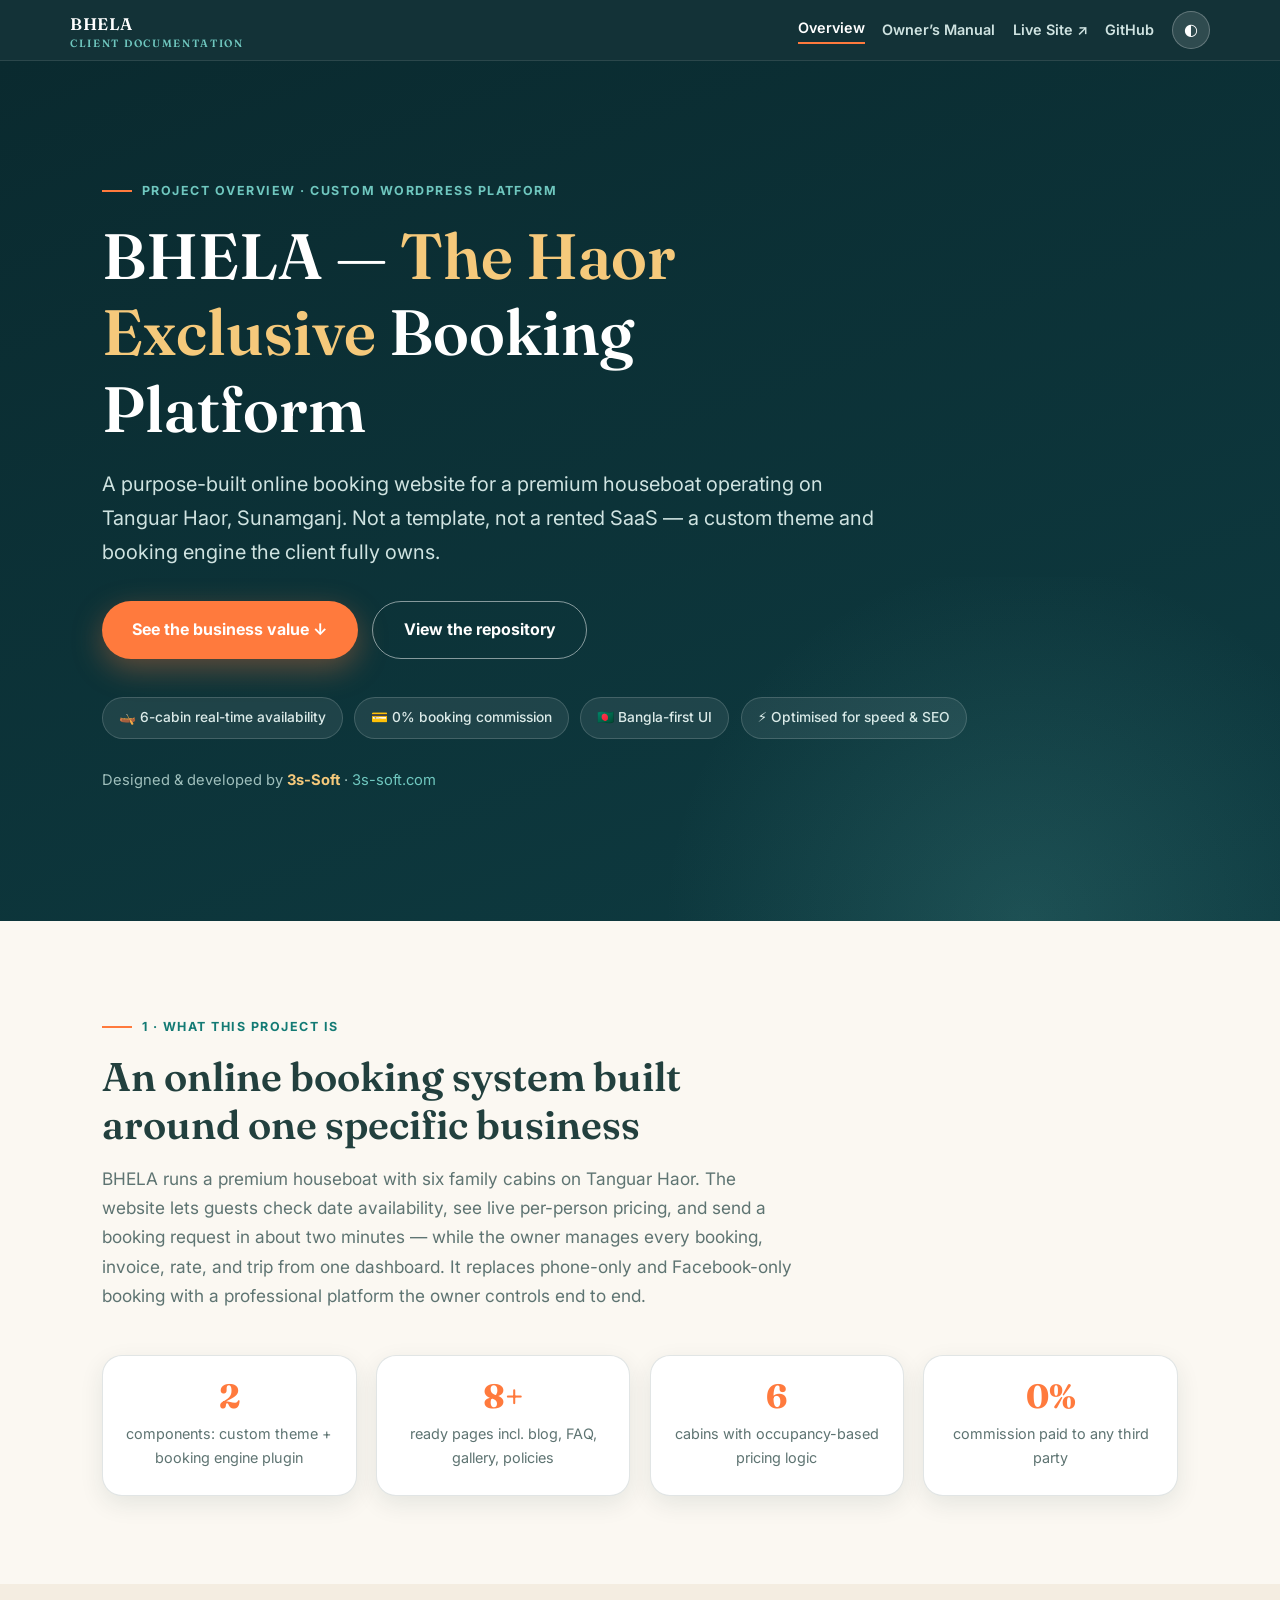
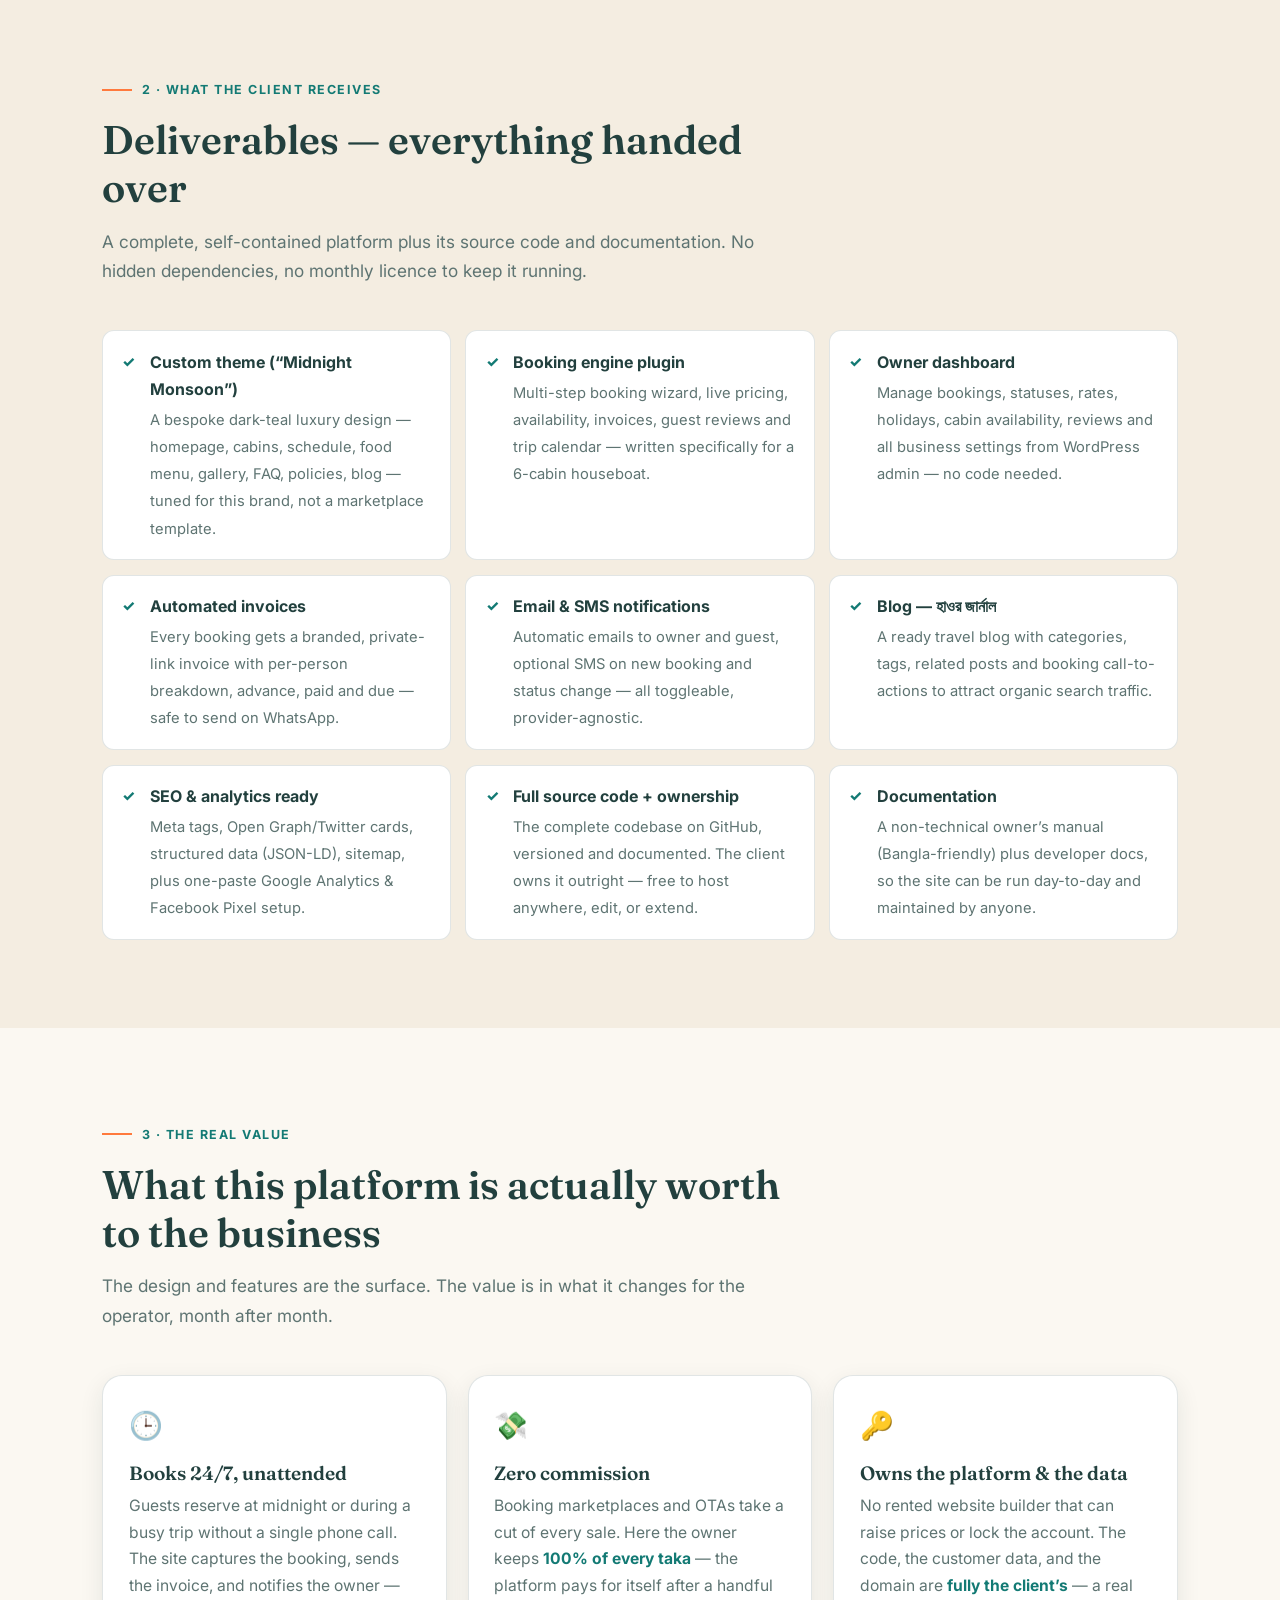
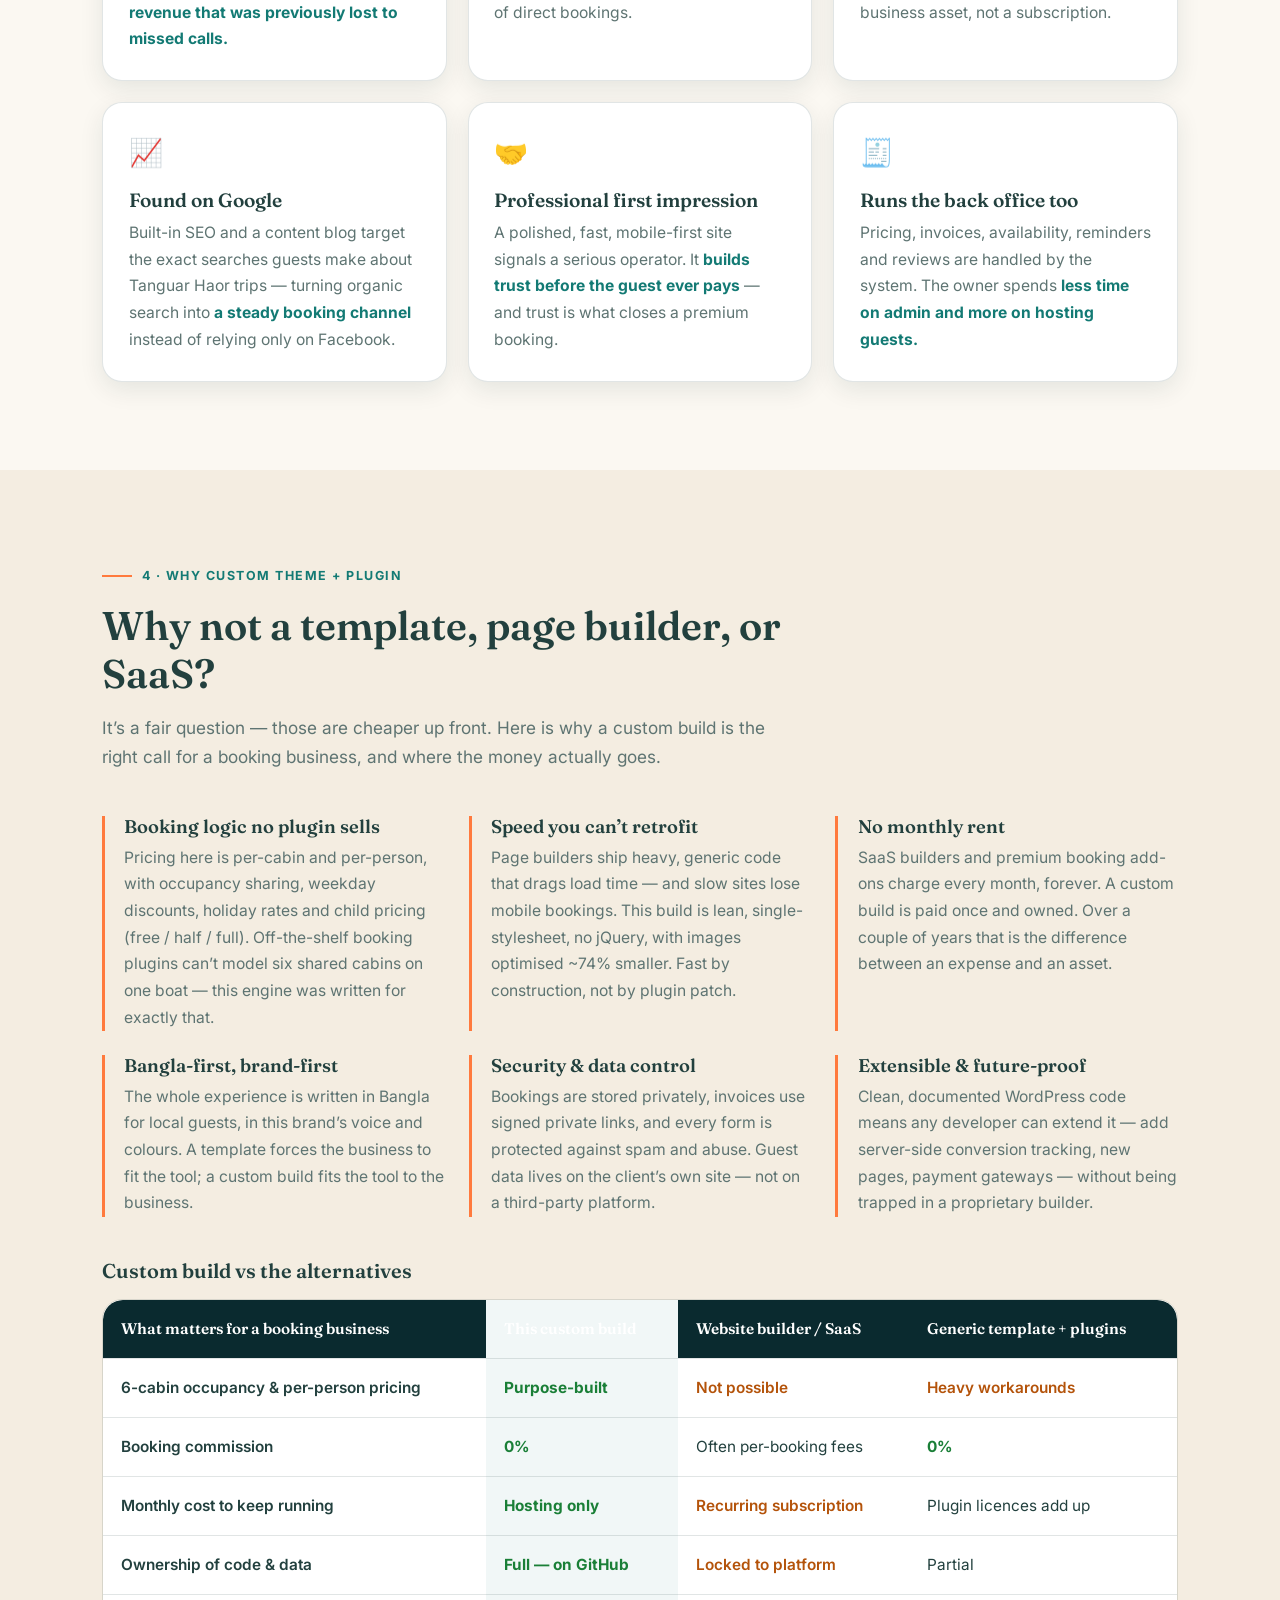
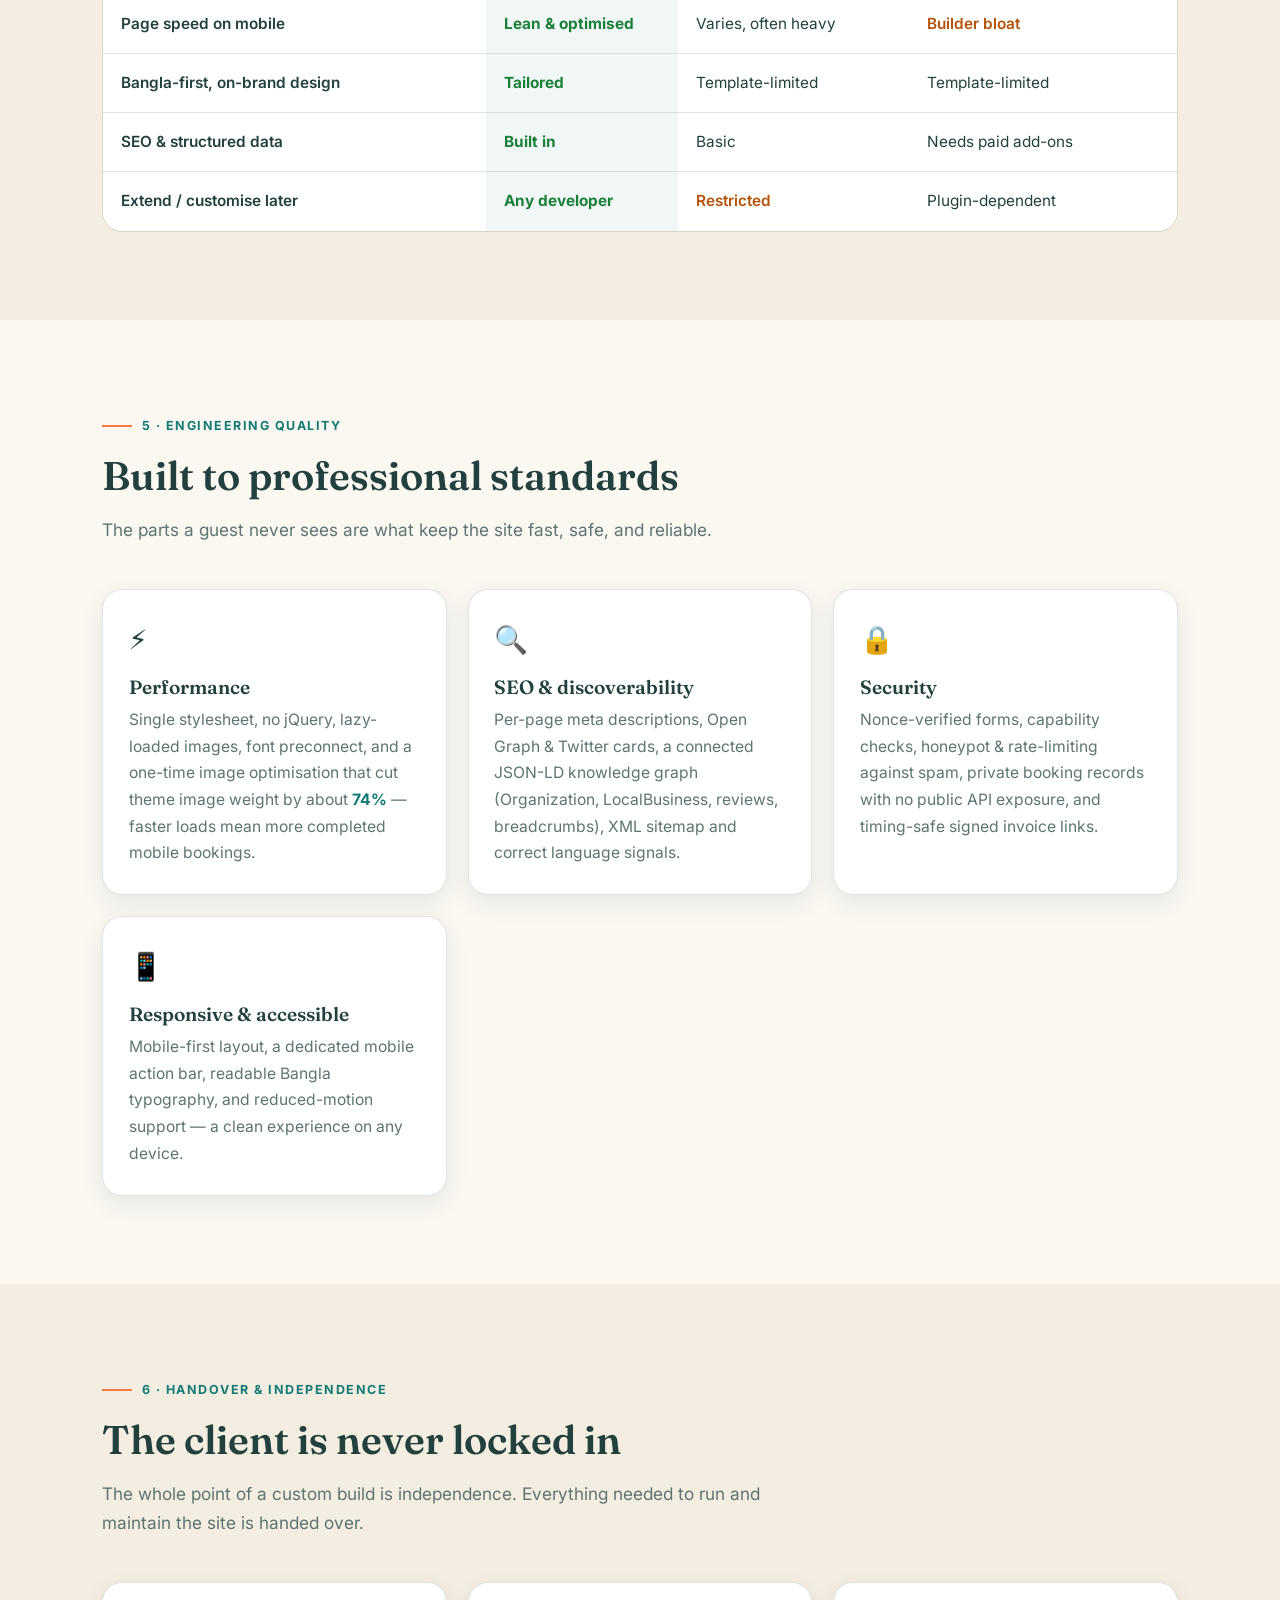
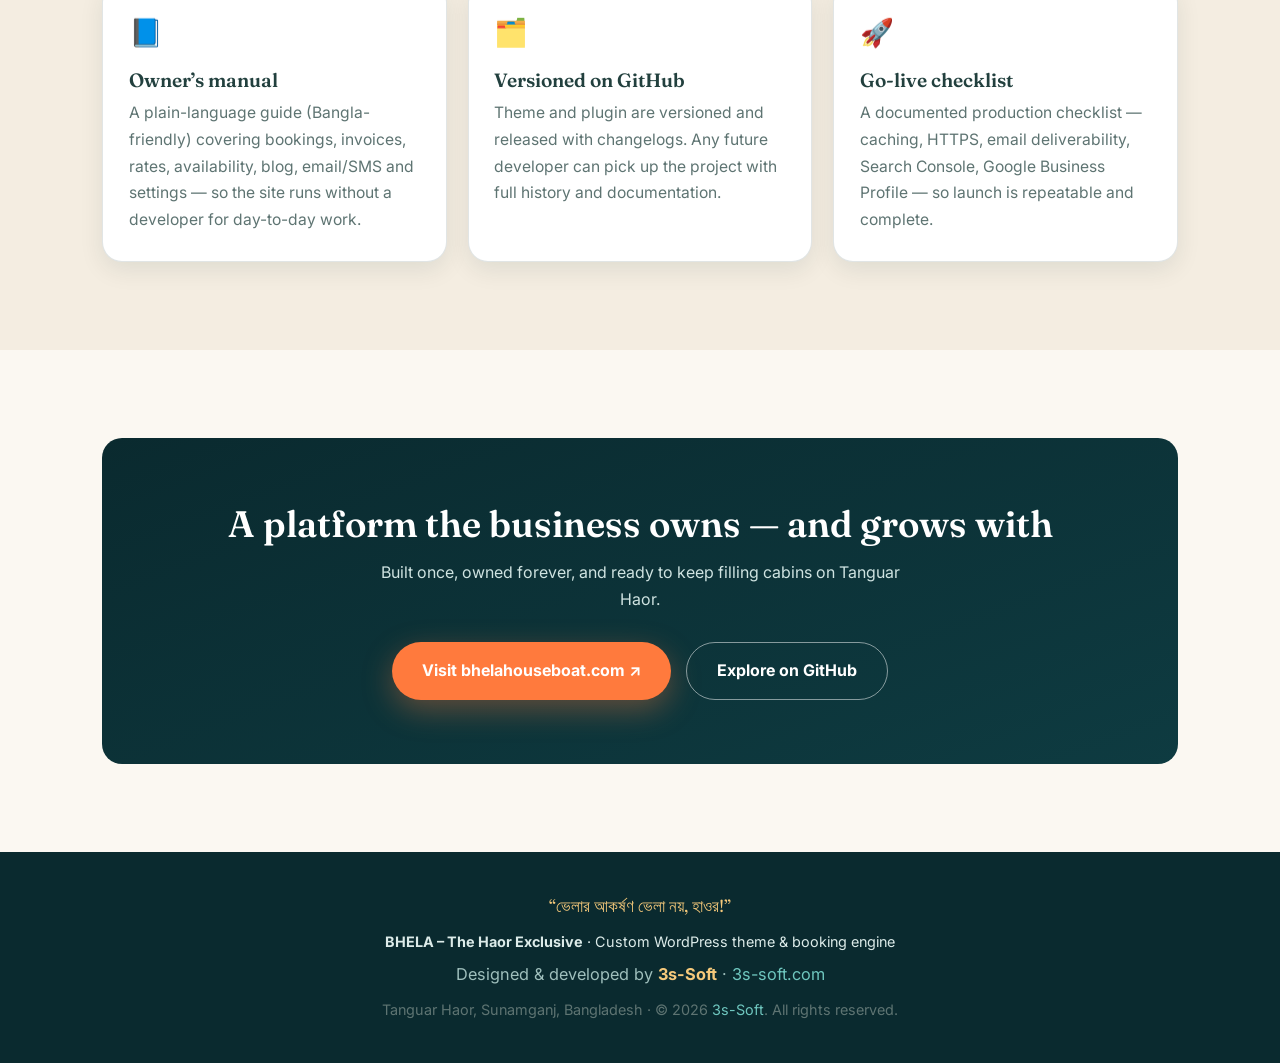
==== index.html @ 821fb813 "docs: make client site mobile-friendly Stack the top nav vertically on phones (brand + wrapping link" ====
<!doctype html>
<html lang="en">
<head>
<meta charset="utf-8">
<meta name="viewport" content="width=device-width, initial-scale=1">
<title>BHELA – The Haor Exclusive · Custom Houseboat Booking Platform</title>
<meta name="description" content="A custom-built WordPress booking platform for BHELA – The Haor Exclusive: what the client receives, the business value it delivers, and why a custom theme + booking engine beats templates and SaaS.">
<link rel="preconnect" href="https://fonts.googleapis.com">
<link rel="preconnect" href="https://fonts.gstatic.com" crossorigin>
<link href="https://fonts.googleapis.com/css2?family=Fraunces:opsz,wght@9..144,500;9..144,600;9..144,700&family=Inter:wght@400;500;600;700&display=swap" rel="stylesheet">
<style>
:root{
  --ink:#0A2A2F; --ink-2:#0E3B41; --primary:#137A74; --primary-soft:#1B968F;
  --aqua:#6FC7BF; --cta:#FF7A3D; --cta-dark:#E5601F; --gold:#F5C97B;
  --sand:#F4EDE1; --cream:#FBF8F2; --white:#fff;
  --text:#22403E; --text-soft:#5E7472; --line:rgba(10,42,47,.12);
  --bg:var(--cream); --surface:#fff; --card:#fff;
  --font-display:'Fraunces',Georgia,serif; --font-body:'Inter',system-ui,sans-serif;
  --radius:20px; --radius-sm:12px; --shadow:0 18px 50px rgba(10,42,47,.14);
  --shadow-sm:0 8px 24px rgba(10,42,47,.09); --container:1140px;
}
@media (prefers-color-scheme:dark){
  :root{ --bg:#08181B; --surface:#0E272B; --card:#0E272B; --text:#DCEBE9;
    --text-soft:#8FB0AD; --line:rgba(220,235,233,.14); --cream:#08181B; --sand:#0C2226; }
}
:root[data-theme="dark"]{ --bg:#08181B; --surface:#0E272B; --card:#0E272B; --text:#DCEBE9;
  --text-soft:#8FB0AD; --line:rgba(220,235,233,.14); --cream:#08181B; --sand:#0C2226; }
:root[data-theme="light"]{ --bg:#FBF8F2; --surface:#fff; --card:#fff; --text:#22403E;
  --text-soft:#5E7472; --line:rgba(10,42,47,.12); --cream:#FBF8F2; --sand:#F4EDE1; }
*,*::before,*::after{box-sizing:border-box;margin:0;padding:0}
html{scroll-behavior:smooth}
body{font-family:var(--font-body);color:var(--text);background:var(--bg);line-height:1.7;
  -webkit-font-smoothing:antialiased;font-size:16px}
h1,h2,h3,h4{font-family:var(--font-display);font-weight:600;line-height:1.2;color:var(--text)}
a{color:var(--primary);text-decoration:none}
.wrap{max-width:var(--container);margin-inline:auto;padding-inline:clamp(1.1rem,4vw,2rem)}
.eyebrow{display:inline-flex;align-items:center;gap:.6rem;font-size:.78rem;font-weight:700;
  letter-spacing:.12em;text-transform:uppercase;color:var(--primary);margin-bottom:1rem}
.eyebrow::before{content:"";width:30px;height:2px;background:var(--cta)}

/* Hero */
.hero{background:linear-gradient(160deg,var(--ink) 0%,var(--ink-2) 100%);color:#fff;
  padding:clamp(4rem,10vw,7rem) 0 clamp(3.5rem,8vw,6rem);position:relative;overflow:hidden}
.hero::after{content:"";position:absolute;inset:auto -10% -40% auto;width:60%;height:80%;
  background:radial-gradient(circle,rgba(111,199,191,.16),transparent 70%);pointer-events:none}
.hero .eyebrow{color:var(--aqua)}
.hero h1{color:#fff;font-size:clamp(2.3rem,5.5vw,4rem);max-width:16ch;margin-bottom:1.2rem}
.hero h1 em{color:var(--gold);font-style:normal}
.hero p{color:#CFE3E1;font-size:clamp(1.05rem,2vw,1.25rem);max-width:60ch;margin-bottom:2rem}
.hero__meta{display:flex;flex-wrap:wrap;gap:.7rem;margin-top:2.4rem}
.chip{display:inline-flex;align-items:center;gap:.45rem;background:rgba(255,255,255,.08);
  border:1px solid rgba(255,255,255,.16);color:#DCEBE9;padding:.5rem 1rem;border-radius:999px;
  font-size:.86rem;font-weight:500}
.btn{display:inline-flex;align-items:center;gap:.5rem;padding:.9rem 1.9rem;border-radius:999px;
  font-weight:700;font-size:1rem;transition:transform .2s,background .2s}
.btn--cta{background:var(--cta);color:#fff;box-shadow:0 10px 30px rgba(255,122,61,.35)}
.btn--cta:hover{background:var(--cta-dark);transform:translateY(-2px)}
.btn--ghost{background:transparent;color:#fff;border:1.5px solid rgba(255,255,255,.5)}
.btn--ghost:hover{border-color:var(--aqua);color:var(--aqua)}
.hero__cta{display:flex;flex-wrap:wrap;gap:.9rem}

/* Sections */
section{padding-block:clamp(3.5rem,7vw,5.5rem)}
.section--sand{background:var(--sand)}
.section-head{max-width:70ch;margin-bottom:2.8rem}
.section-head h2{font-size:clamp(1.7rem,3.5vw,2.5rem);margin-bottom:.9rem}
.section-head p{color:var(--text-soft);font-size:1.08rem}
.lead-lg{font-size:1.15rem}

/* Value grid */
.grid{display:grid;gap:1.3rem}
.grid--3{grid-template-columns:repeat(auto-fit,minmax(280px,1fr))}
.grid--2{grid-template-columns:repeat(auto-fit,minmax(320px,1fr))}
.card{background:var(--card);border:1px solid var(--line);border-radius:var(--radius);
  padding:1.7rem 1.6rem;box-shadow:var(--shadow-sm)}
.card__icon{font-size:1.7rem;margin-bottom:.8rem;display:block}
.card h3{font-size:1.2rem;margin-bottom:.5rem}
.card p{color:var(--text-soft);font-size:.98rem}
.card strong{color:var(--primary)}

/* Deliverables list */
.deliver{display:grid;gap:.9rem;grid-template-columns:repeat(auto-fit,minmax(300px,1fr))}
.deliver__item{display:flex;gap:.9rem;align-items:flex-start;background:var(--surface);
  border:1px solid var(--line);border-radius:var(--radius-sm);padding:1.1rem 1.2rem}
.deliver__item .tick{color:var(--primary);font-weight:800;flex:0 0 auto;margin-top:.1rem}
.deliver__item b{display:block;margin-bottom:.15rem}
.deliver__item span{color:var(--text-soft);font-size:.92rem;line-height:1.5}

/* Comparison table */
.table-scroll{overflow-x:auto;border-radius:var(--radius);border:1px solid var(--line)}
table{border-collapse:collapse;width:100%;min-width:640px;background:var(--surface)}
th,td{text-align:left;padding:1rem 1.1rem;border-bottom:1px solid var(--line);font-size:.96rem;vertical-align:top}
thead th{background:var(--ink);color:#fff;font-family:var(--font-display);font-weight:600}
thead th:first-child{border-top-left-radius:var(--radius)}
thead th:last-child{border-top-right-radius:var(--radius)}
tbody tr:last-child td{border-bottom:0}
td.feature{font-weight:600;color:var(--text)}
.yes{color:#1a7f37;font-weight:700}
.no{color:#b4530a;font-weight:600}
:root[data-theme="dark"] .yes,@media(prefers-color-scheme:dark){.yes{color:#5fd08a}}
.col-bhela{background:rgba(19,122,116,.06)}

/* Why custom */
.why{display:grid;gap:1.5rem;grid-template-columns:repeat(auto-fit,minmax(300px,1fr))}
.why__block{border-left:3px solid var(--cta);padding-left:1.2rem}
.why__block h3{font-size:1.15rem;margin-bottom:.4rem}
.why__block p{color:var(--text-soft);font-size:.98rem}

/* Stats */
.stats{display:grid;grid-template-columns:repeat(auto-fit,minmax(160px,1fr));gap:1.2rem;
  margin-top:2rem}
.stat{background:var(--card);border:1px solid var(--line);border-radius:var(--radius);
  padding:1.5rem 1.2rem;text-align:center;box-shadow:var(--shadow-sm)}
.stat b{display:block;font-family:var(--font-display);font-size:2.1rem;color:var(--cta);line-height:1}
.stat span{display:block;margin-top:.5rem;color:var(--text-soft);font-size:.9rem}

/* CTA band */
.band{background:linear-gradient(160deg,var(--ink),var(--ink-2));color:#fff;text-align:center;
  border-radius:var(--radius);padding:clamp(2.5rem,6vw,4rem) 1.5rem}
.band h2{color:#fff;font-size:clamp(1.6rem,3.5vw,2.3rem);margin-bottom:.8rem}
.band p{color:#CFE3E1;max-width:52ch;margin:0 auto 1.8rem}

/* Footer */
footer{background:var(--ink);color:#9FBFBC;padding:2.5rem 0;text-align:center;font-size:.9rem}
footer a{color:var(--aqua)}
footer .tag{font-family:var(--font-display);color:var(--gold);font-size:1.05rem;margin-bottom:.6rem;display:block}

/* Top nav */
.topbar{position:sticky;top:0;z-index:60;background:rgba(10,42,47,.96);
  backdrop-filter:blur(10px);-webkit-backdrop-filter:blur(10px);
  border-bottom:1px solid rgba(255,255,255,.1)}
.topbar__in{display:flex;align-items:center;justify-content:space-between;gap:1rem;
  padding:.65rem 0;flex-wrap:wrap}
.topbar .brand{color:#fff;font-family:var(--font-display);font-weight:600;font-size:1.05rem;
  letter-spacing:.03em}
.topbar .brand span{color:var(--aqua);font-size:.66rem;letter-spacing:.16em;
  text-transform:uppercase;display:block;line-height:1}
.topbar nav{display:flex;gap:1.1rem;align-items:center}
.topbar nav a{color:#CFE3E1;font-weight:600;font-size:.9rem}
.topbar nav a:hover{color:var(--aqua)}
.topbar nav a.on{color:#fff;border-bottom:2px solid var(--cta);padding-bottom:2px}

/* Theme toggle */
.toggle{background:rgba(255,255,255,.12);border:1px solid rgba(255,255,255,.25);color:#fff;
  width:38px;height:38px;border-radius:50%;cursor:pointer;font-size:1rem;display:grid;
  place-items:center}
:root[data-theme="light"] .topbar{background:rgba(10,42,47,.96)}

.mt-tight{margin-top:.4rem}
.muted{color:var(--text-soft)}

/* Mobile */
@media (max-width:600px){
  body{overflow-x:hidden}
  .topbar__in{flex-direction:column;align-items:flex-start;gap:.55rem;padding:.6rem 0}
  .topbar .brand{font-size:1rem}
  .topbar nav{width:100%;gap:.5rem .9rem;flex-wrap:wrap}
  .topbar nav a{font-size:.86rem;padding:.25rem 0}
  .toggle{width:34px;height:34px;margin-left:auto}
  .hero__cta{width:100%}
  .hero__cta .btn{flex:1 1 auto;justify-content:center}
  .card,.deliver__item,.mini{padding:1.2rem}
  .band{padding:2.2rem 1.1rem}
}
</style>
</head>
<body>
<div class="topbar">
  <div class="wrap topbar__in">
    <a class="brand" href="index.html">BHELA<span>Client Documentation</span></a>
    <nav>
      <a class="on" href="index.html">Overview</a>
      <a href="manual.html">Owner’s Manual</a>
      <a href="https://bhelahouseboat.com">Live Site ↗</a>
      <a href="https://github.com/shauncuier/BhelaHouseBoatWP">GitHub</a>
      <button class="toggle" onclick="(function(){var r=document.documentElement;var d=r.getAttribute('data-theme')==='dark'||(!r.getAttribute('data-theme')&&matchMedia('(prefers-color-scheme:dark)').matches);r.setAttribute('data-theme',d?'light':'dark');})()" aria-label="Toggle theme">◐</button>
    </nav>
  </div>
</div>

<header class="hero">
  <div class="wrap">
    <span class="eyebrow">Project Overview · Custom WordPress Platform</span>
    <h1>BHELA — <em>The Haor Exclusive</em> Booking Platform</h1>
    <p>A purpose-built online booking website for a premium houseboat operating on Tanguar Haor, Sunamganj. Not a template, not a rented SaaS — a custom theme and booking engine the client fully owns.</p>
    <div class="hero__cta">
      <a class="btn btn--cta" href="#value">See the business value ↓</a>
      <a class="btn btn--ghost" href="https://github.com/shauncuier/BhelaHouseBoatWP">View the repository</a>
    </div>
    <div class="hero__meta">
      <span class="chip">🛶 6-cabin real-time availability</span>
      <span class="chip">💳 0% booking commission</span>
      <span class="chip">🇧🇩 Bangla-first UI</span>
      <span class="chip">⚡ Optimised for speed &amp; SEO</span>
    </div>
    <p style="margin-top:1.8rem;font-size:.92rem;color:#9FBFBC">
      Designed &amp; developed by
      <a href="https://3s-soft.com" rel="author" style="color:var(--gold);font-weight:700">3s-Soft</a>
      · <a href="https://3s-soft.com" style="color:var(--aqua)">3s-soft.com</a>
    </p>
  </div>
</header>

<!-- WHAT IT IS -->
<section>
  <div class="wrap">
    <div class="section-head">
      <span class="eyebrow">1 · What this project is</span>
      <h2>An online booking system built around one specific business</h2>
      <p class="lead-lg">BHELA runs a premium houseboat with six family cabins on Tanguar Haor. The website lets guests check date availability, see live per-person pricing, and send a booking request in about two minutes — while the owner manages every booking, invoice, rate, and trip from one dashboard. It replaces phone-only and Facebook-only booking with a professional platform the owner controls end to end.</p>
    </div>
    <div class="stats">
      <div class="stat"><b>2</b><span>components: custom theme + booking engine plugin</span></div>
      <div class="stat"><b>8+</b><span>ready pages incl. blog, FAQ, gallery, policies</span></div>
      <div class="stat"><b>6</b><span>cabins with occupancy-based pricing logic</span></div>
      <div class="stat"><b>0%</b><span>commission paid to any third party</span></div>
    </div>
  </div>
</section>

<!-- WHAT THE CLIENT GETS -->
<section class="section--sand">
  <div class="wrap">
    <div class="section-head">
      <span class="eyebrow">2 · What the client receives</span>
      <h2>Deliverables — everything handed over</h2>
      <p>A complete, self-contained platform plus its source code and documentation. No hidden dependencies, no monthly licence to keep it running.</p>
    </div>
    <div class="deliver">
      <div class="deliver__item"><span class="tick">✓</span><div><b>Custom theme (“Midnight Monsoon”)</b><span>A bespoke dark-teal luxury design — homepage, cabins, schedule, food menu, gallery, FAQ, policies, blog — tuned for this brand, not a marketplace template.</span></div></div>
      <div class="deliver__item"><span class="tick">✓</span><div><b>Booking engine plugin</b><span>Multi-step booking wizard, live pricing, availability, invoices, guest reviews and trip calendar — written specifically for a 6-cabin houseboat.</span></div></div>
      <div class="deliver__item"><span class="tick">✓</span><div><b>Owner dashboard</b><span>Manage bookings, statuses, rates, holidays, cabin availability, reviews and all business settings from WordPress admin — no code needed.</span></div></div>
      <div class="deliver__item"><span class="tick">✓</span><div><b>Automated invoices</b><span>Every booking gets a branded, private-link invoice with per-person breakdown, advance, paid and due — safe to send on WhatsApp.</span></div></div>
      <div class="deliver__item"><span class="tick">✓</span><div><b>Email &amp; SMS notifications</b><span>Automatic emails to owner and guest, optional SMS on new booking and status change — all toggleable, provider-agnostic.</span></div></div>
      <div class="deliver__item"><span class="tick">✓</span><div><b>Blog — হাওর জার্নাল</b><span>A ready travel blog with categories, tags, related posts and booking call-to-actions to attract organic search traffic.</span></div></div>
      <div class="deliver__item"><span class="tick">✓</span><div><b>SEO &amp; analytics ready</b><span>Meta tags, Open Graph/Twitter cards, structured data (JSON-LD), sitemap, plus one-paste Google Analytics &amp; Facebook Pixel setup.</span></div></div>
      <div class="deliver__item"><span class="tick">✓</span><div><b>Full source code + ownership</b><span>The complete codebase on GitHub, versioned and documented. The client owns it outright — free to host anywhere, edit, or extend.</span></div></div>
      <div class="deliver__item"><span class="tick">✓</span><div><b>Documentation</b><span>A non-technical owner’s manual (Bangla-friendly) plus developer docs, so the site can be run day-to-day and maintained by anyone.</span></div></div>
    </div>
  </div>
</section>

<!-- THE VALUE -->
<section id="value">
  <div class="wrap">
    <div class="section-head">
      <span class="eyebrow">3 · The real value</span>
      <h2>What this platform is actually worth to the business</h2>
      <p>The design and features are the surface. The value is in what it changes for the operator, month after month.</p>
    </div>
    <div class="grid grid--3">
      <div class="card"><span class="card__icon">🕒</span><h3>Books 24/7, unattended</h3><p>Guests reserve at midnight or during a busy trip without a single phone call. The site captures the booking, sends the invoice, and notifies the owner — <strong>revenue that was previously lost to missed calls.</strong></p></div>
      <div class="card"><span class="card__icon">💸</span><h3>Zero commission</h3><p>Booking marketplaces and OTAs take a cut of every sale. Here the owner keeps <strong>100% of every taka</strong> — the platform pays for itself after a handful of direct bookings.</p></div>
      <div class="card"><span class="card__icon">🔑</span><h3>Owns the platform &amp; the data</h3><p>No rented website builder that can raise prices or lock the account. The code, the customer data, and the domain are <strong>fully the client’s</strong> — a real business asset, not a subscription.</p></div>
      <div class="card"><span class="card__icon">📈</span><h3>Found on Google</h3><p>Built-in SEO and a content blog target the exact searches guests make about Tanguar Haor trips — turning organic search into <strong>a steady booking channel</strong> instead of relying only on Facebook.</p></div>
      <div class="card"><span class="card__icon">🤝</span><h3>Professional first impression</h3><p>A polished, fast, mobile-first site signals a serious operator. It <strong>builds trust before the guest ever pays</strong> — and trust is what closes a premium booking.</p></div>
      <div class="card"><span class="card__icon">🧾</span><h3>Runs the back office too</h3><p>Pricing, invoices, availability, reminders and reviews are handled by the system. The owner spends <strong>less time on admin and more on hosting guests.</strong></p></div>
    </div>
  </div>
</section>

<!-- WHY CUSTOM -->
<section class="section--sand">
  <div class="wrap">
    <div class="section-head">
      <span class="eyebrow">4 · Why custom theme + plugin</span>
      <h2>Why not a template, page builder, or SaaS?</h2>
      <p>It’s a fair question — those are cheaper up front. Here is why a custom build is the right call for a booking business, and where the money actually goes.</p>
    </div>
    <div class="why">
      <div class="why__block"><h3>Booking logic no plugin sells</h3><p>Pricing here is per-cabin and per-person, with occupancy sharing, weekday discounts, holiday rates and child pricing (free / half / full). Off-the-shelf booking plugins can’t model six shared cabins on one boat — this engine was written for exactly that.</p></div>
      <div class="why__block"><h3>Speed you can’t retrofit</h3><p>Page builders ship heavy, generic code that drags load time — and slow sites lose mobile bookings. This build is lean, single-stylesheet, no jQuery, with images optimised ~74% smaller. Fast by construction, not by plugin patch.</p></div>
      <div class="why__block"><h3>No monthly rent</h3><p>SaaS builders and premium booking add-ons charge every month, forever. A custom build is paid once and owned. Over a couple of years that is the difference between an expense and an asset.</p></div>
      <div class="why__block"><h3>Bangla-first, brand-first</h3><p>The whole experience is written in Bangla for local guests, in this brand’s voice and colours. A template forces the business to fit the tool; a custom build fits the tool to the business.</p></div>
      <div class="why__block"><h3>Security &amp; data control</h3><p>Bookings are stored privately, invoices use signed private links, and every form is protected against spam and abuse. Guest data lives on the client’s own site — not on a third-party platform.</p></div>
      <div class="why__block"><h3>Extensible &amp; future-proof</h3><p>Clean, documented WordPress code means any developer can extend it — add server-side conversion tracking, new pages, payment gateways — without being trapped in a proprietary builder.</p></div>
    </div>

    <h3 style="margin:2.6rem 0 1rem;font-size:1.25rem">Custom build vs the alternatives</h3>
    <div class="table-scroll">
      <table>
        <thead>
          <tr><th>What matters for a booking business</th><th class="col-bhela">This custom build</th><th>Website builder / SaaS</th><th>Generic template + plugins</th></tr>
        </thead>
        <tbody>
          <tr><td class="feature">6-cabin occupancy &amp; per-person pricing</td><td class="col-bhela"><span class="yes">Purpose-built</span></td><td><span class="no">Not possible</span></td><td><span class="no">Heavy workarounds</span></td></tr>
          <tr><td class="feature">Booking commission</td><td class="col-bhela"><span class="yes">0%</span></td><td>Often per-booking fees</td><td><span class="yes">0%</span></td></tr>
          <tr><td class="feature">Monthly cost to keep running</td><td class="col-bhela"><span class="yes">Hosting only</span></td><td><span class="no">Recurring subscription</span></td><td>Plugin licences add up</td></tr>
          <tr><td class="feature">Ownership of code &amp; data</td><td class="col-bhela"><span class="yes">Full — on GitHub</span></td><td><span class="no">Locked to platform</span></td><td>Partial</td></tr>
          <tr><td class="feature">Page speed on mobile</td><td class="col-bhela"><span class="yes">Lean &amp; optimised</span></td><td>Varies, often heavy</td><td><span class="no">Builder bloat</span></td></tr>
          <tr><td class="feature">Bangla-first, on-brand design</td><td class="col-bhela"><span class="yes">Tailored</span></td><td>Template-limited</td><td>Template-limited</td></tr>
          <tr><td class="feature">SEO &amp; structured data</td><td class="col-bhela"><span class="yes">Built in</span></td><td>Basic</td><td>Needs paid add-ons</td></tr>
          <tr><td class="feature">Extend / customise later</td><td class="col-bhela"><span class="yes">Any developer</span></td><td><span class="no">Restricted</span></td><td>Plugin-dependent</td></tr>
        </tbody>
      </table>
    </div>
  </div>
</section>

<!-- QUALITY -->
<section>
  <div class="wrap">
    <div class="section-head">
      <span class="eyebrow">5 · Engineering quality</span>
      <h2>Built to professional standards</h2>
      <p>The parts a guest never sees are what keep the site fast, safe, and reliable.</p>
    </div>
    <div class="grid grid--2">
      <div class="card"><span class="card__icon">⚡</span><h3>Performance</h3><p>Single stylesheet, no jQuery, lazy-loaded images, font preconnect, and a one-time image optimisation that cut theme image weight by about <strong>74%</strong> — faster loads mean more completed mobile bookings.</p></div>
      <div class="card"><span class="card__icon">🔍</span><h3>SEO &amp; discoverability</h3><p>Per-page meta descriptions, Open Graph &amp; Twitter cards, a connected JSON-LD knowledge graph (Organization, LocalBusiness, reviews, breadcrumbs), XML sitemap and correct language signals.</p></div>
      <div class="card"><span class="card__icon">🔒</span><h3>Security</h3><p>Nonce-verified forms, capability checks, honeypot &amp; rate-limiting against spam, private booking records with no public API exposure, and timing-safe signed invoice links.</p></div>
      <div class="card"><span class="card__icon">📱</span><h3>Responsive &amp; accessible</h3><p>Mobile-first layout, a dedicated mobile action bar, readable Bangla typography, and reduced-motion support — a clean experience on any device.</p></div>
    </div>
  </div>
</section>

<!-- HANDOVER -->
<section class="section--sand">
  <div class="wrap">
    <div class="section-head">
      <span class="eyebrow">6 · Handover &amp; independence</span>
      <h2>The client is never locked in</h2>
      <p>The whole point of a custom build is independence. Everything needed to run and maintain the site is handed over.</p>
    </div>
    <div class="grid grid--3">
      <div class="card"><span class="card__icon">📘</span><h3>Owner’s manual</h3><p>A plain-language guide (Bangla-friendly) covering bookings, invoices, rates, availability, blog, email/SMS and settings — so the site runs without a developer for day-to-day work.</p></div>
      <div class="card"><span class="card__icon">🗂️</span><h3>Versioned on GitHub</h3><p>Theme and plugin are versioned and released with changelogs. Any future developer can pick up the project with full history and documentation.</p></div>
      <div class="card"><span class="card__icon">🚀</span><h3>Go-live checklist</h3><p>A documented production checklist — caching, HTTPS, email deliverability, Search Console, Google Business Profile — so launch is repeatable and complete.</p></div>
    </div>
  </div>
</section>

<!-- CTA -->
<section>
  <div class="wrap">
    <div class="band">
      <h2>A platform the business owns — and grows with</h2>
      <p>Built once, owned forever, and ready to keep filling cabins on Tanguar Haor.</p>
      <div class="hero__cta" style="justify-content:center">
        <a class="btn btn--cta" href="https://bhelahouseboat.com">Visit bhelahouseboat.com ↗</a>
        <a class="btn btn--ghost" href="https://github.com/shauncuier/BhelaHouseBoatWP">Explore on GitHub</a>
      </div>
    </div>
  </div>
</section>

<footer>
  <div class="wrap">
    <span class="tag">“ভেলার আকর্ষণ ভেলা নয়, হাওর!”</span>
    <p style="color:#DCEBE9;margin-bottom:.4rem"><strong>BHELA – The Haor Exclusive</strong> · Custom WordPress theme &amp; booking engine</p>
    <p style="font-size:1.02rem;margin-bottom:.6rem">Designed &amp; developed by
      <a href="https://3s-soft.com" rel="author" style="color:var(--gold);font-weight:700">3s-Soft</a>
      · <a href="https://3s-soft.com">3s-soft.com</a></p>
    <span class="muted">Tanguar Haor, Sunamganj, Bangladesh · © 2026 <a href="https://3s-soft.com">3s-Soft</a>. All rights reserved.</span>
  </div>
</footer>
</body>
</html>
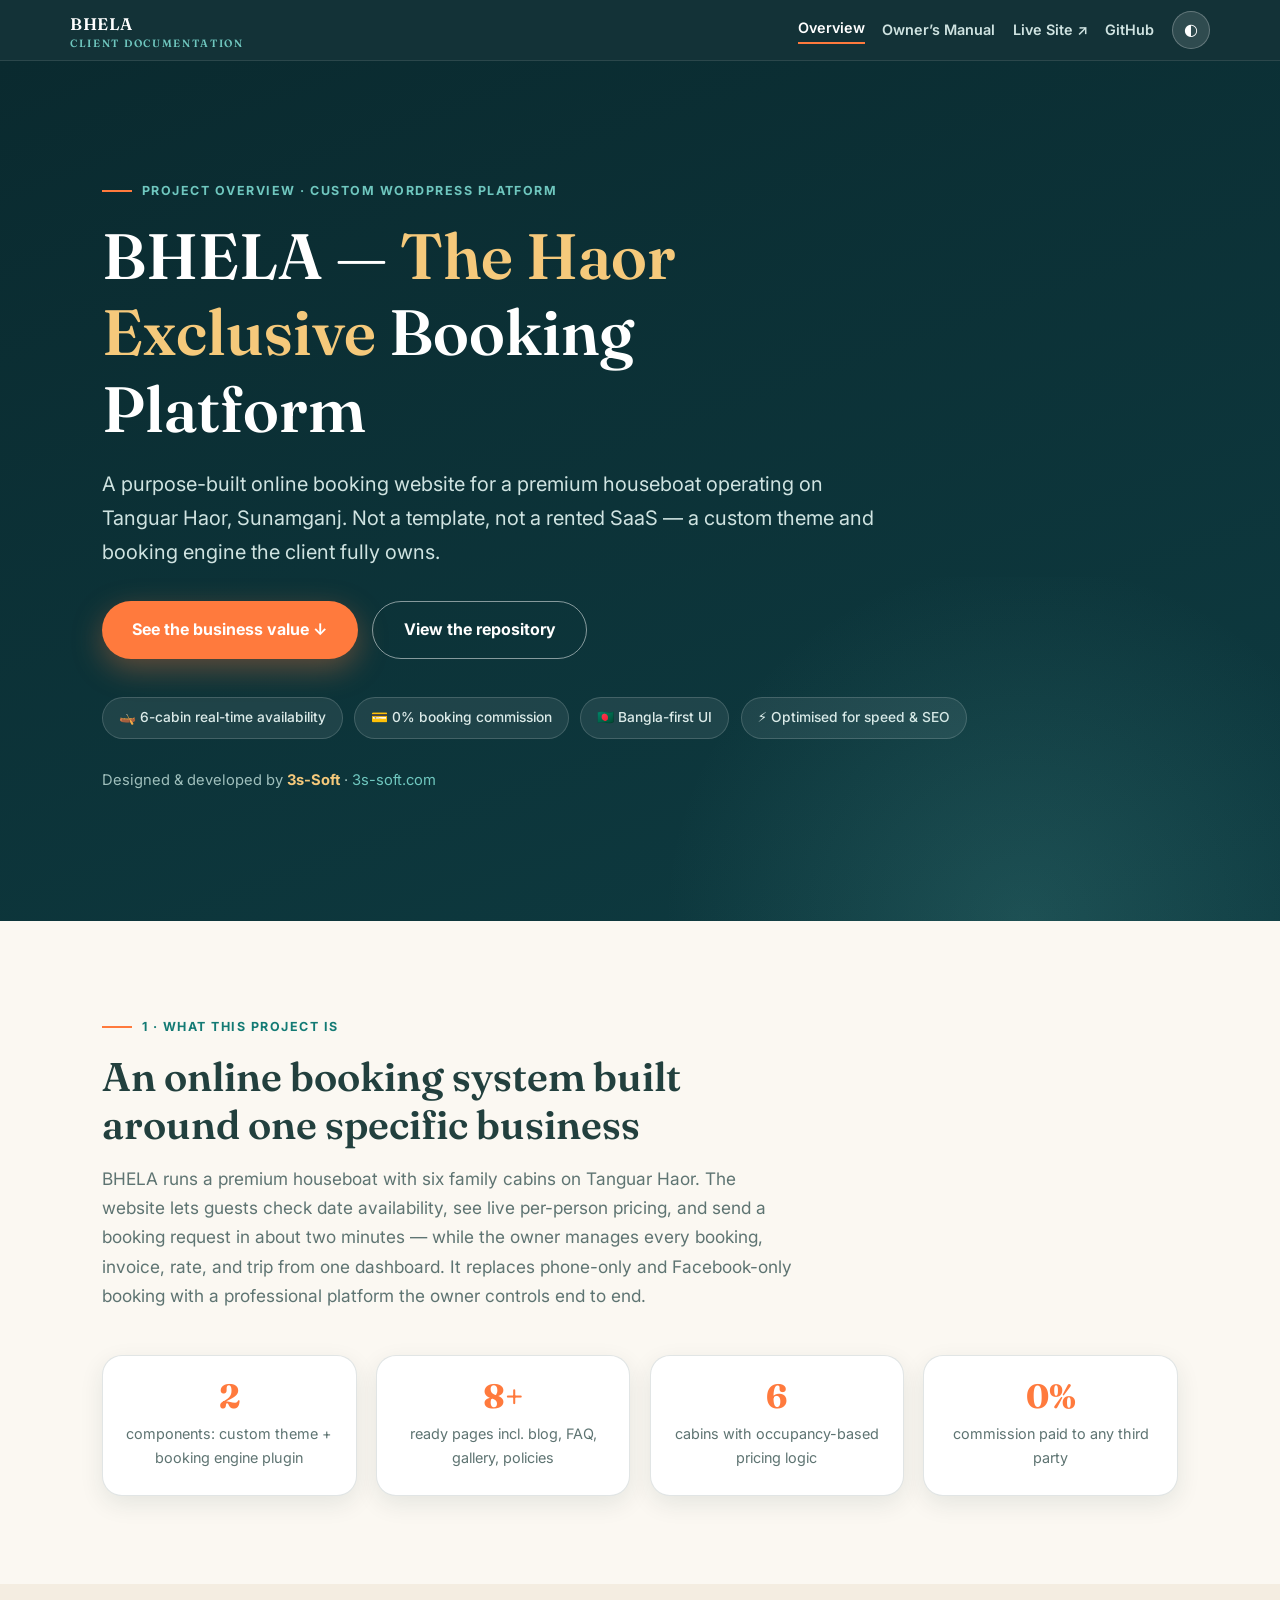
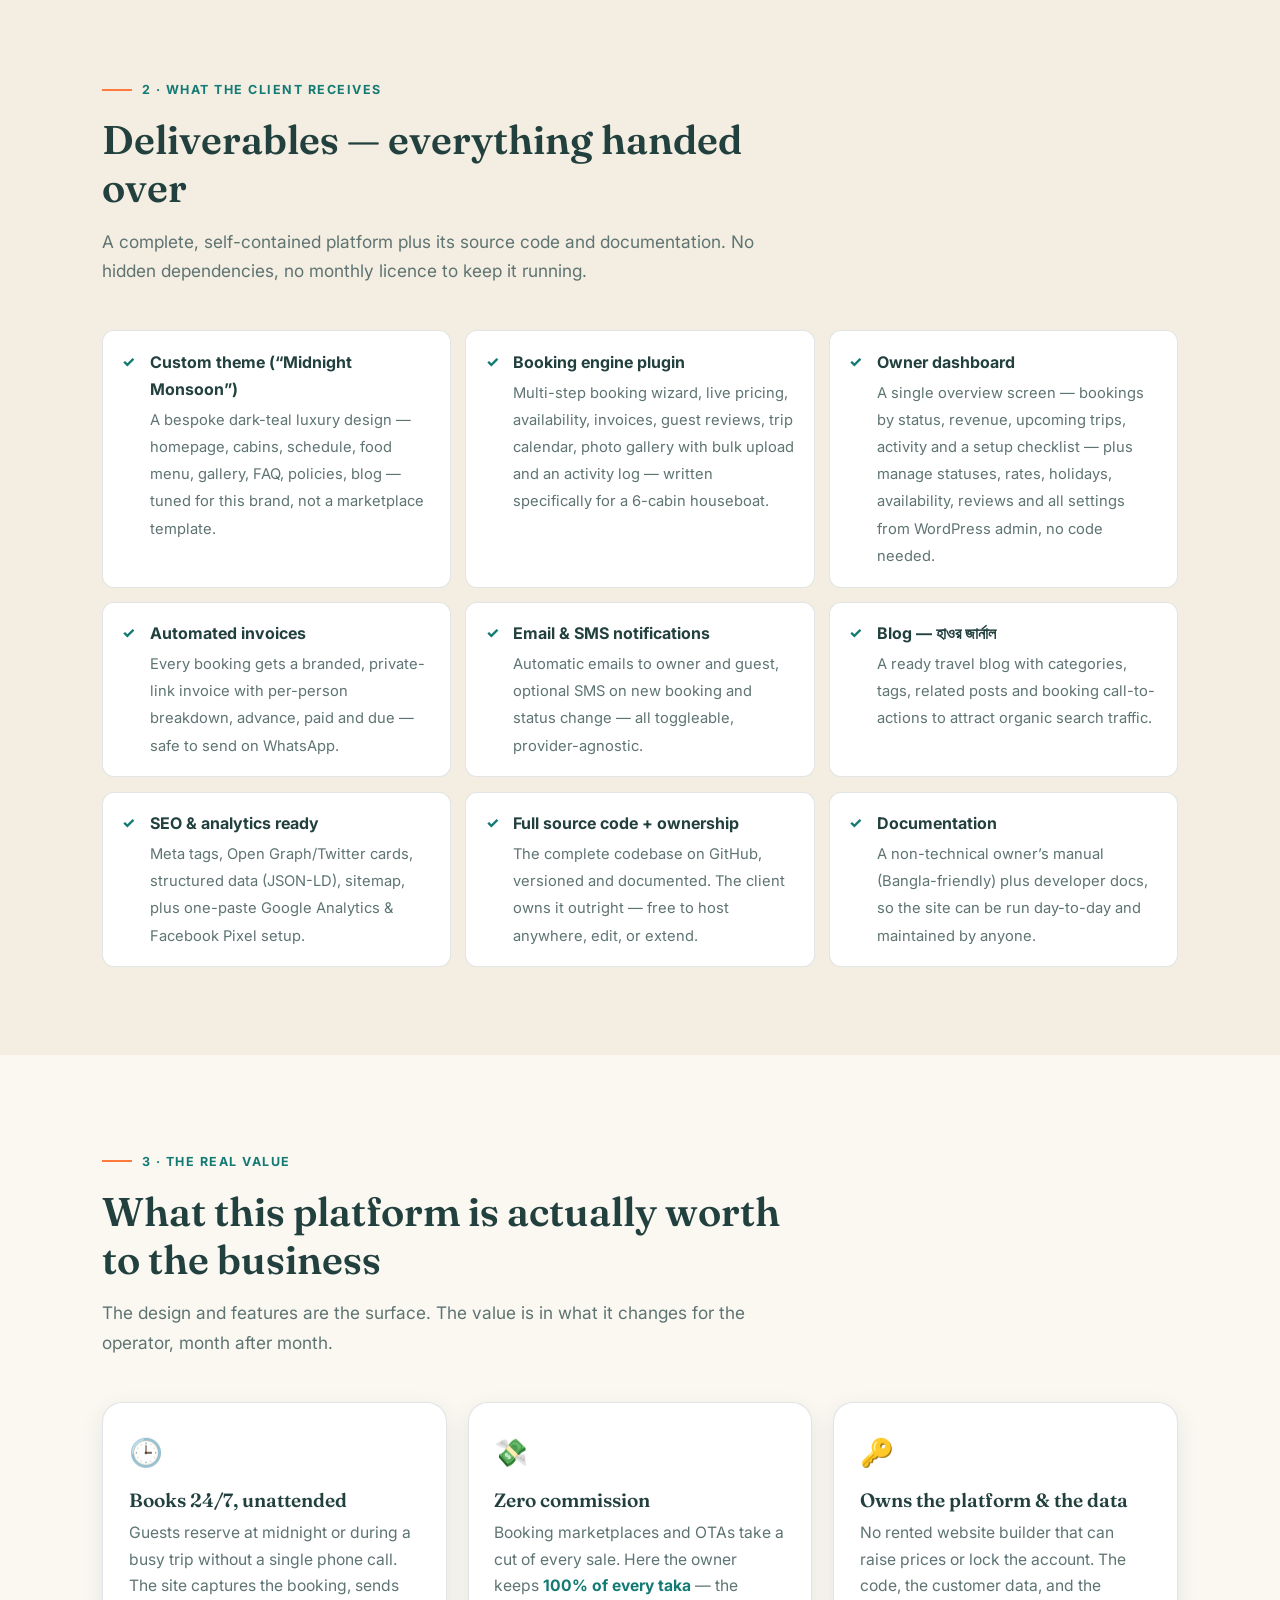
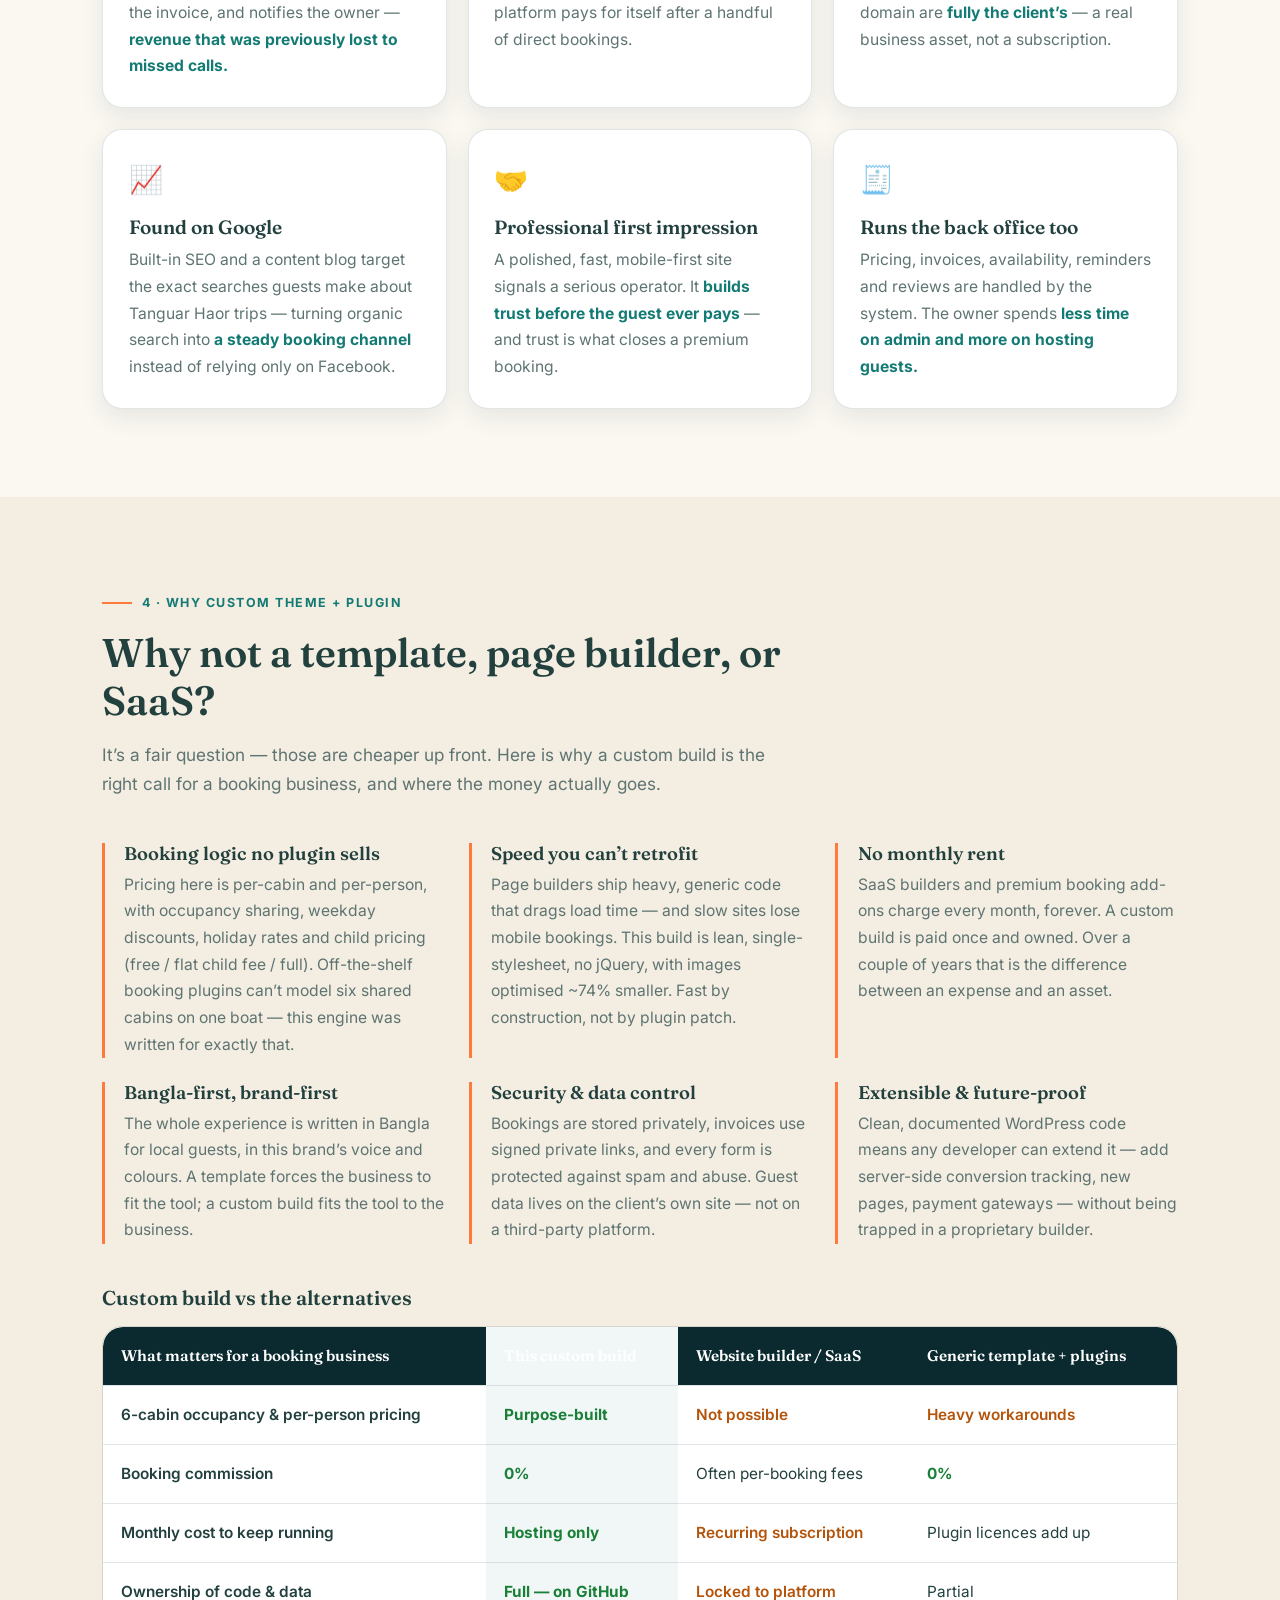
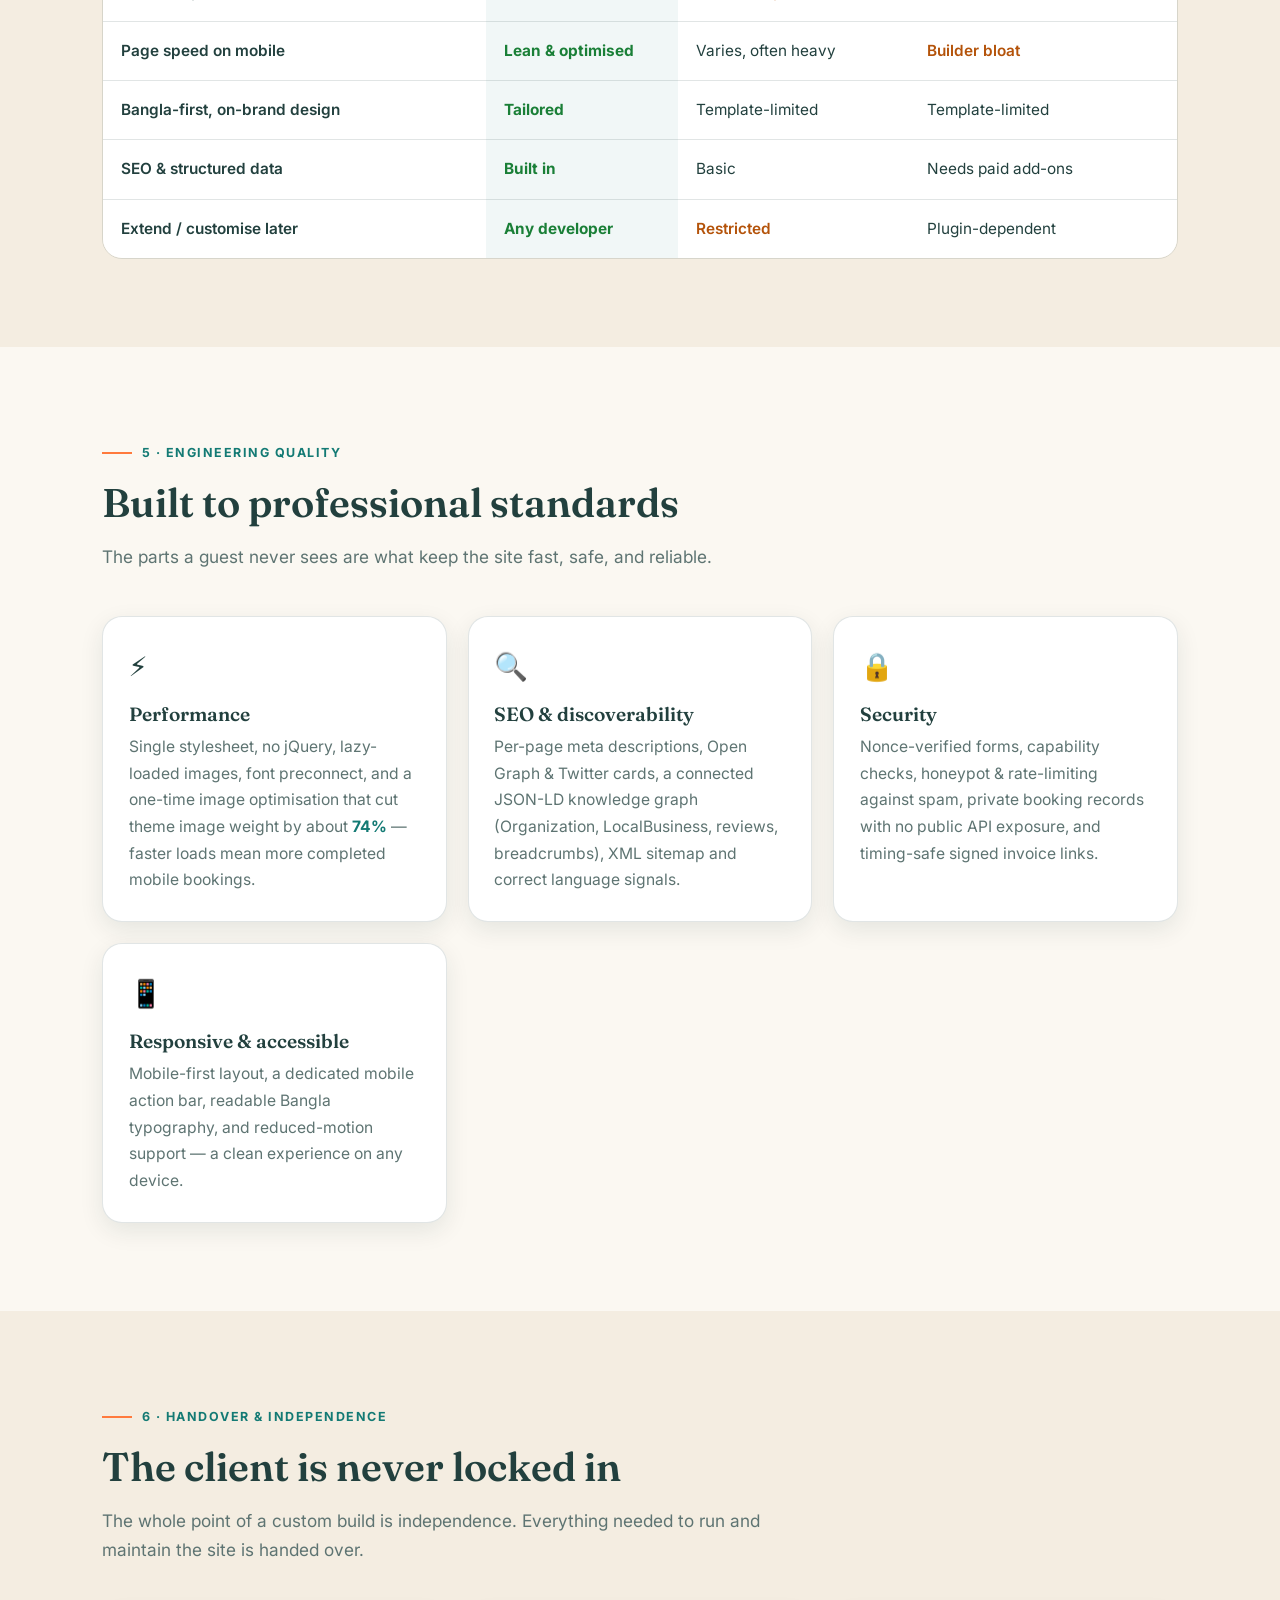
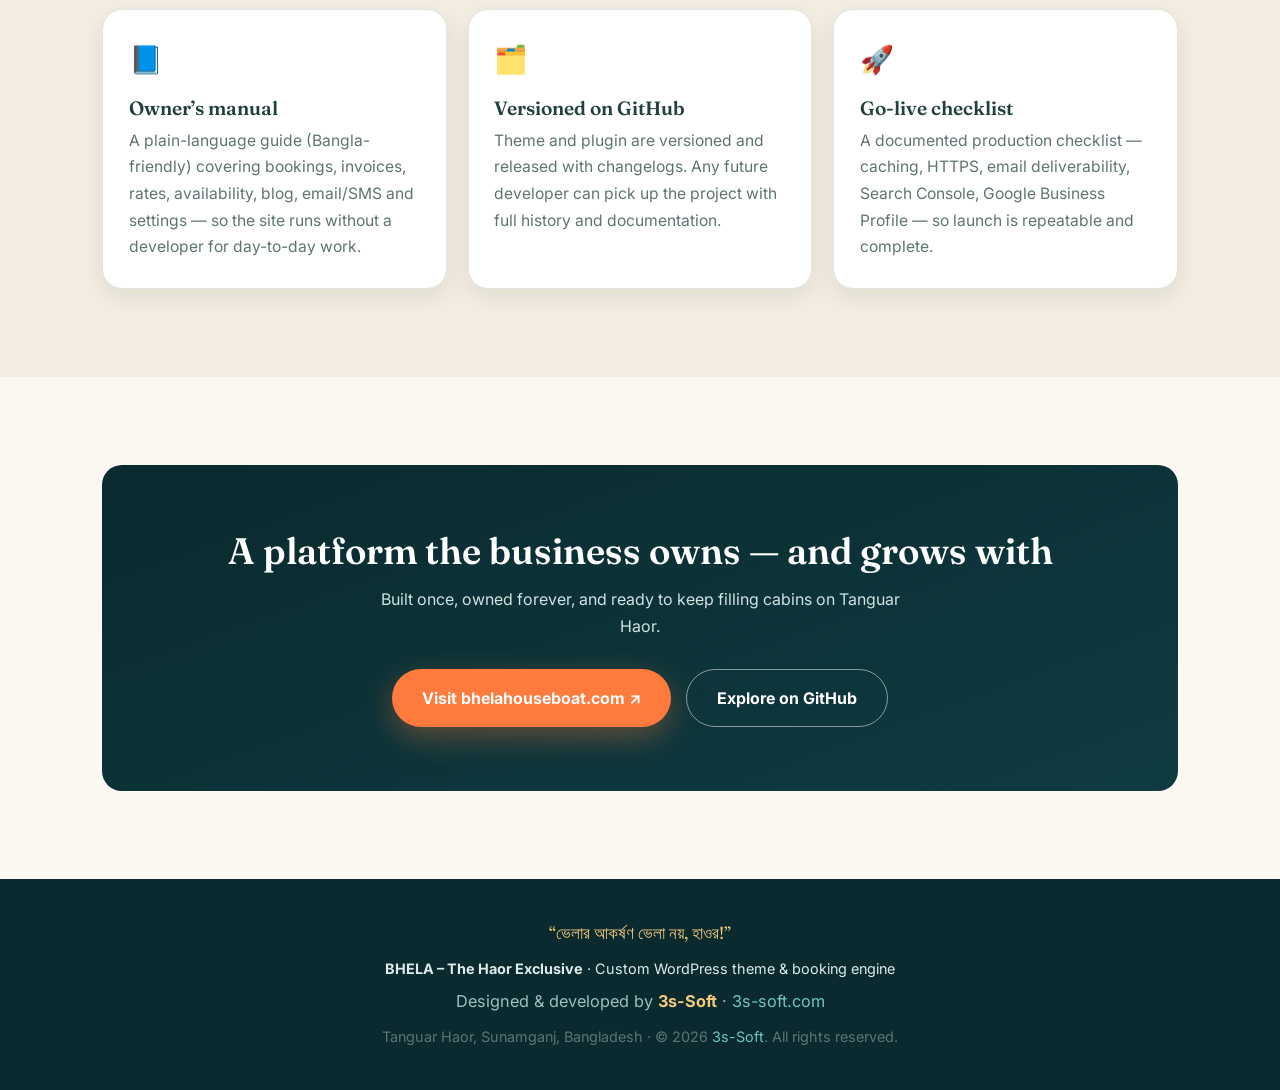
==== commit 99c7aea3: "docs: refresh live manual + landing for v2.14.0 features - Dashboard page, Trip Calendar end-date/au" ====
--- a/index.html
+++ b/index.html
@@ -228,8 +228,8 @@
     </div>
     <div class="deliver">
       <div class="deliver__item"><span class="tick">✓</span><div><b>Custom theme (“Midnight Monsoon”)</b><span>A bespoke dark-teal luxury design — homepage, cabins, schedule, food menu, gallery, FAQ, policies, blog — tuned for this brand, not a marketplace template.</span></div></div>
-      <div class="deliver__item"><span class="tick">✓</span><div><b>Booking engine plugin</b><span>Multi-step booking wizard, live pricing, availability, invoices, guest reviews and trip calendar — written specifically for a 6-cabin houseboat.</span></div></div>
-      <div class="deliver__item"><span class="tick">✓</span><div><b>Owner dashboard</b><span>Manage bookings, statuses, rates, holidays, cabin availability, reviews and all business settings from WordPress admin — no code needed.</span></div></div>
+      <div class="deliver__item"><span class="tick">✓</span><div><b>Booking engine plugin</b><span>Multi-step booking wizard, live pricing, availability, invoices, guest reviews, trip calendar, photo gallery with bulk upload and an activity log — written specifically for a 6-cabin houseboat.</span></div></div>
+      <div class="deliver__item"><span class="tick">✓</span><div><b>Owner dashboard</b><span>A single overview screen — bookings by status, revenue, upcoming trips, activity and a setup checklist — plus manage statuses, rates, holidays, availability, reviews and all settings from WordPress admin, no code needed.</span></div></div>
       <div class="deliver__item"><span class="tick">✓</span><div><b>Automated invoices</b><span>Every booking gets a branded, private-link invoice with per-person breakdown, advance, paid and due — safe to send on WhatsApp.</span></div></div>
       <div class="deliver__item"><span class="tick">✓</span><div><b>Email &amp; SMS notifications</b><span>Automatic emails to owner and guest, optional SMS on new booking and status change — all toggleable, provider-agnostic.</span></div></div>
       <div class="deliver__item"><span class="tick">✓</span><div><b>Blog — হাওর জার্নাল</b><span>A ready travel blog with categories, tags, related posts and booking call-to-actions to attract organic search traffic.</span></div></div>
@@ -268,7 +268,7 @@
       <p>It’s a fair question — those are cheaper up front. Here is why a custom build is the right call for a booking business, and where the money actually goes.</p>
     </div>
     <div class="why">
-      <div class="why__block"><h3>Booking logic no plugin sells</h3><p>Pricing here is per-cabin and per-person, with occupancy sharing, weekday discounts, holiday rates and child pricing (free / half / full). Off-the-shelf booking plugins can’t model six shared cabins on one boat — this engine was written for exactly that.</p></div>
+      <div class="why__block"><h3>Booking logic no plugin sells</h3><p>Pricing here is per-cabin and per-person, with occupancy sharing, weekday discounts, holiday rates and child pricing (free / flat child fee / full). Off-the-shelf booking plugins can’t model six shared cabins on one boat — this engine was written for exactly that.</p></div>
       <div class="why__block"><h3>Speed you can’t retrofit</h3><p>Page builders ship heavy, generic code that drags load time — and slow sites lose mobile bookings. This build is lean, single-stylesheet, no jQuery, with images optimised ~74% smaller. Fast by construction, not by plugin patch.</p></div>
       <div class="why__block"><h3>No monthly rent</h3><p>SaaS builders and premium booking add-ons charge every month, forever. A custom build is paid once and owned. Over a couple of years that is the difference between an expense and an asset.</p></div>
       <div class="why__block"><h3>Bangla-first, brand-first</h3><p>The whole experience is written in Bangla for local guests, in this brand’s voice and colours. A template forces the business to fit the tool; a custom build fits the tool to the business.</p></div>
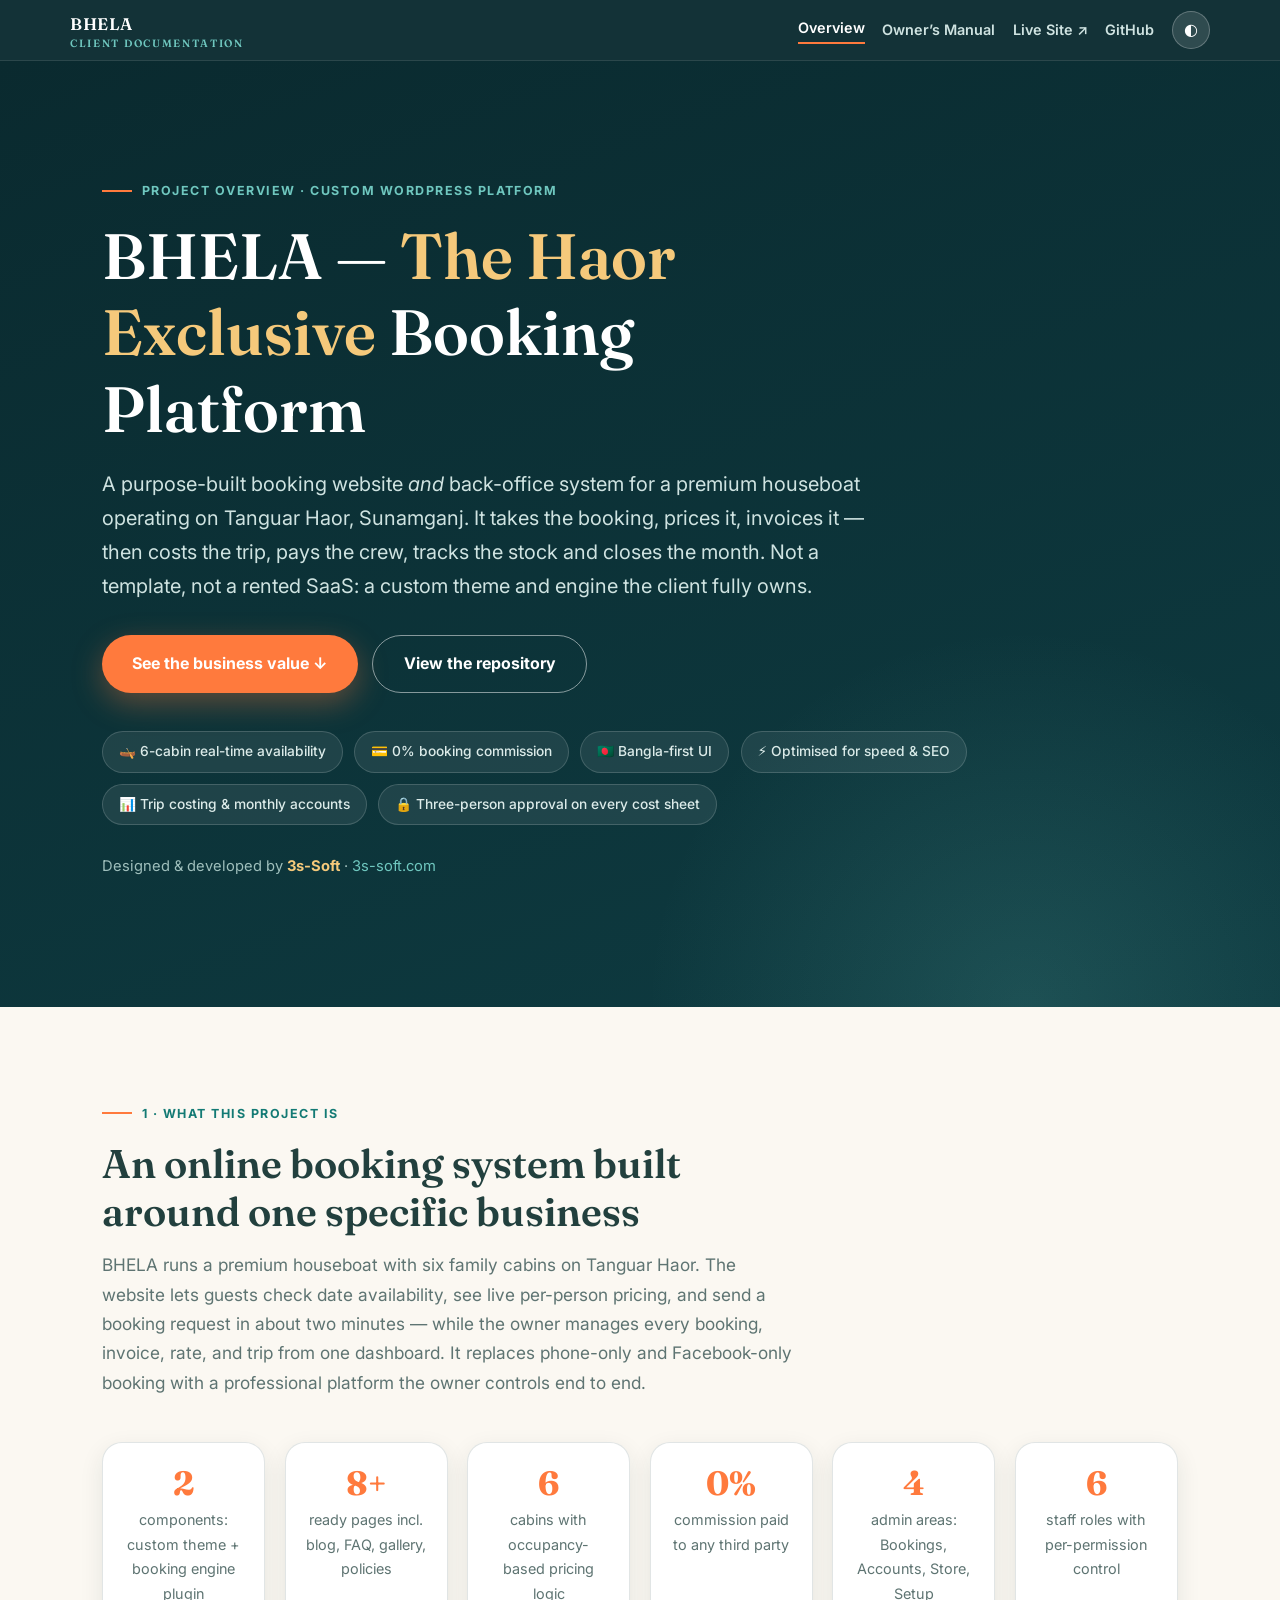
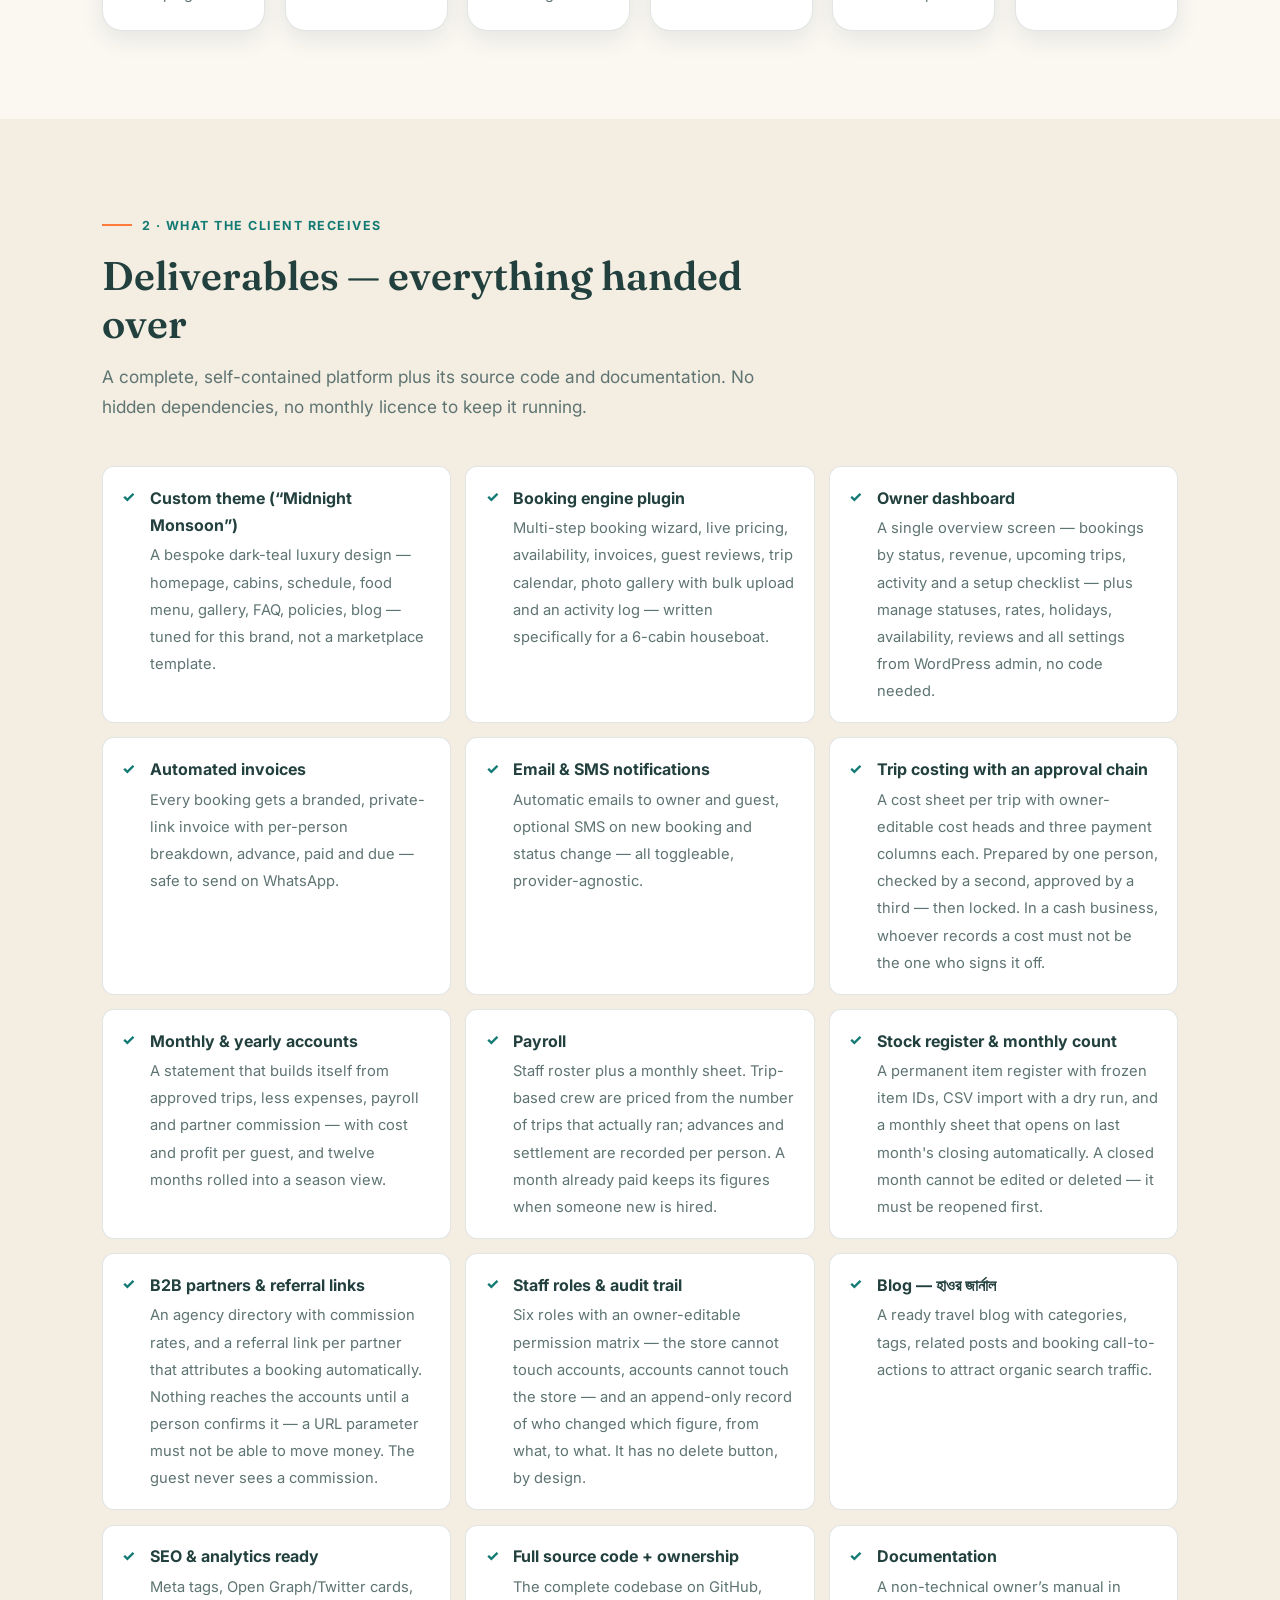
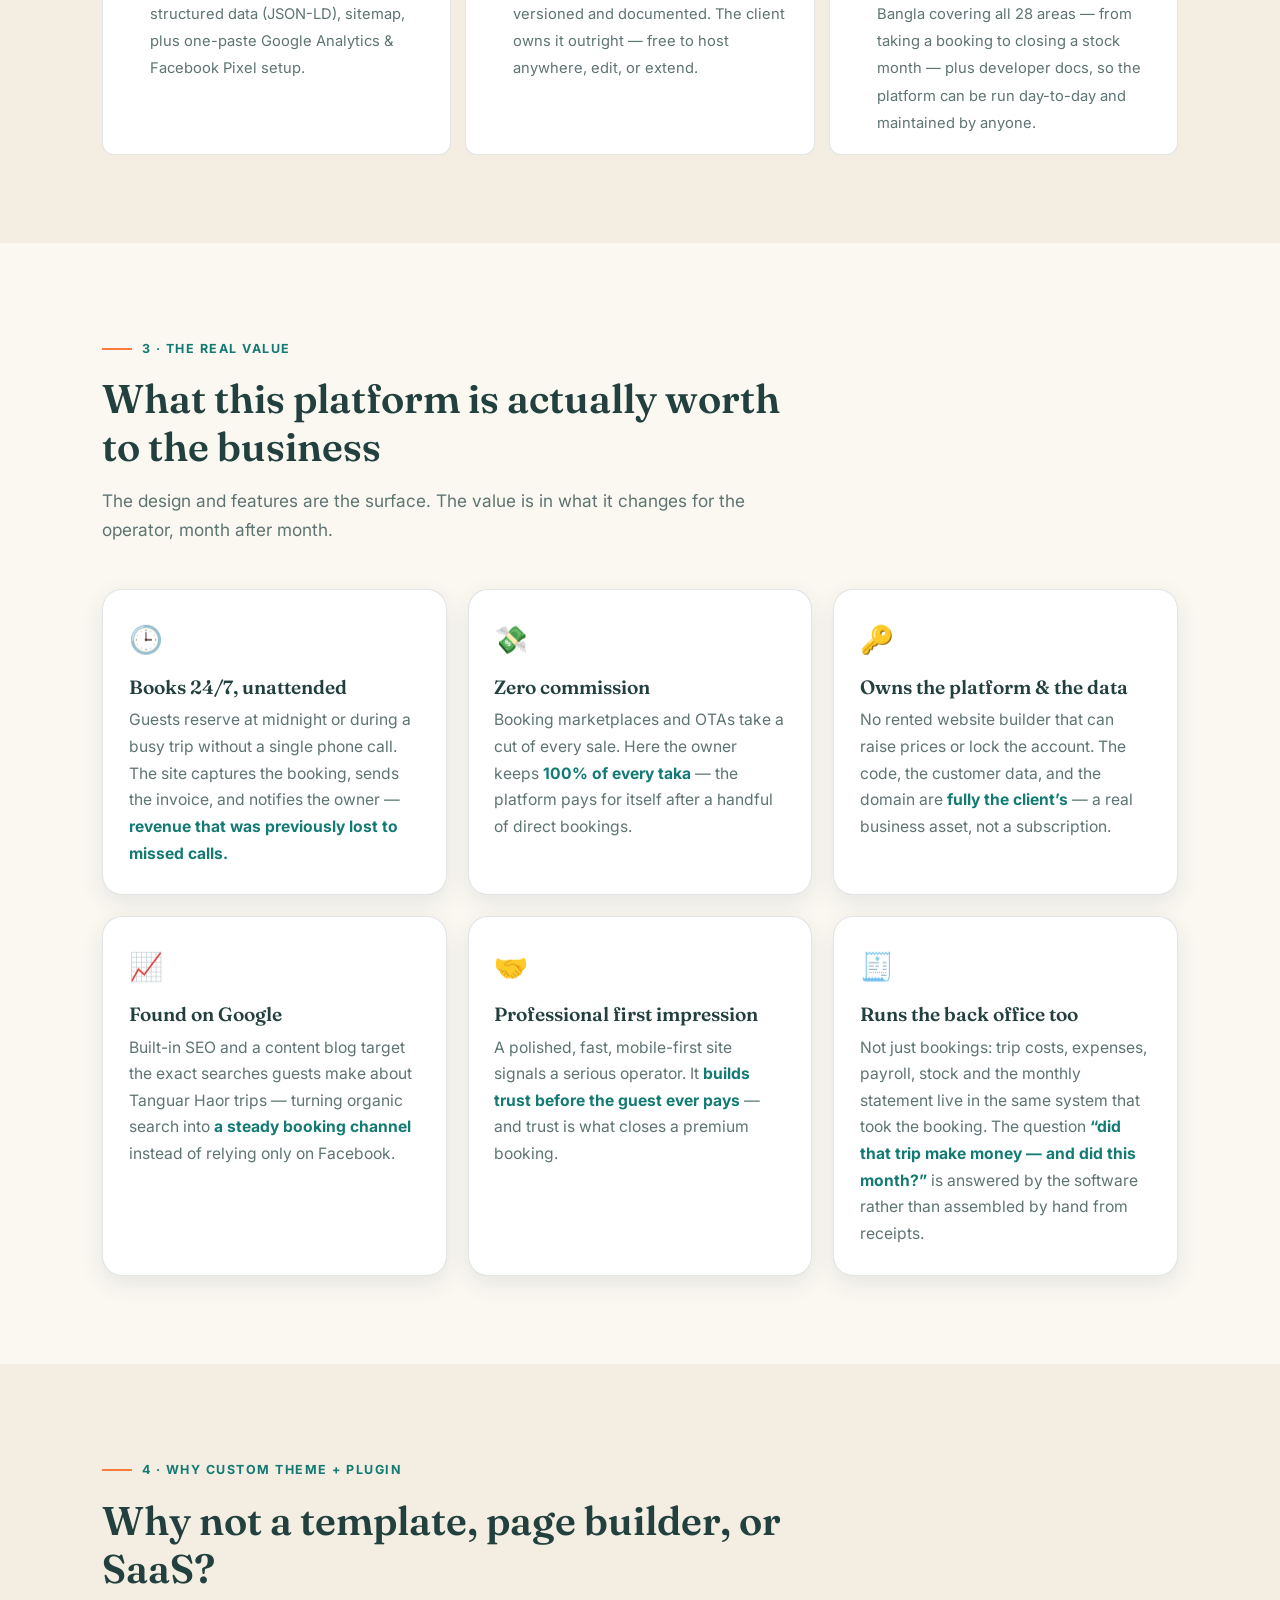
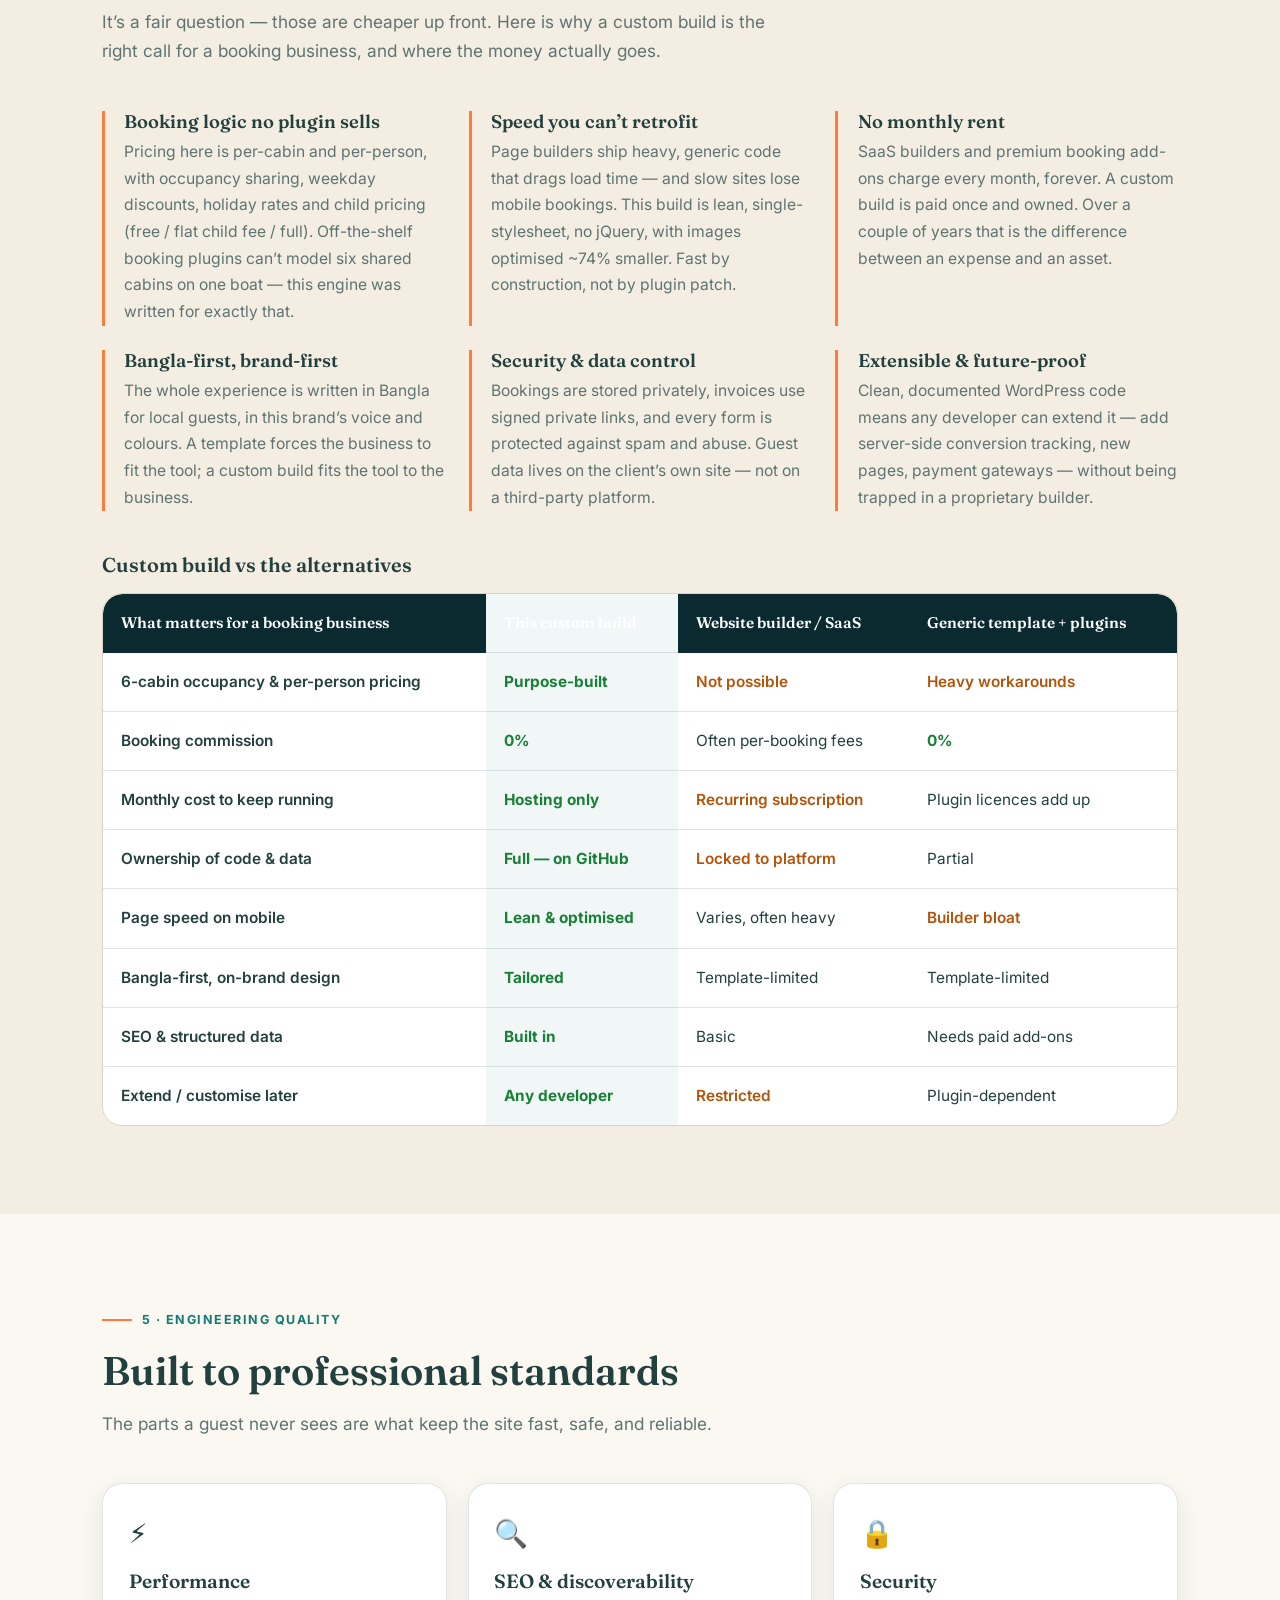
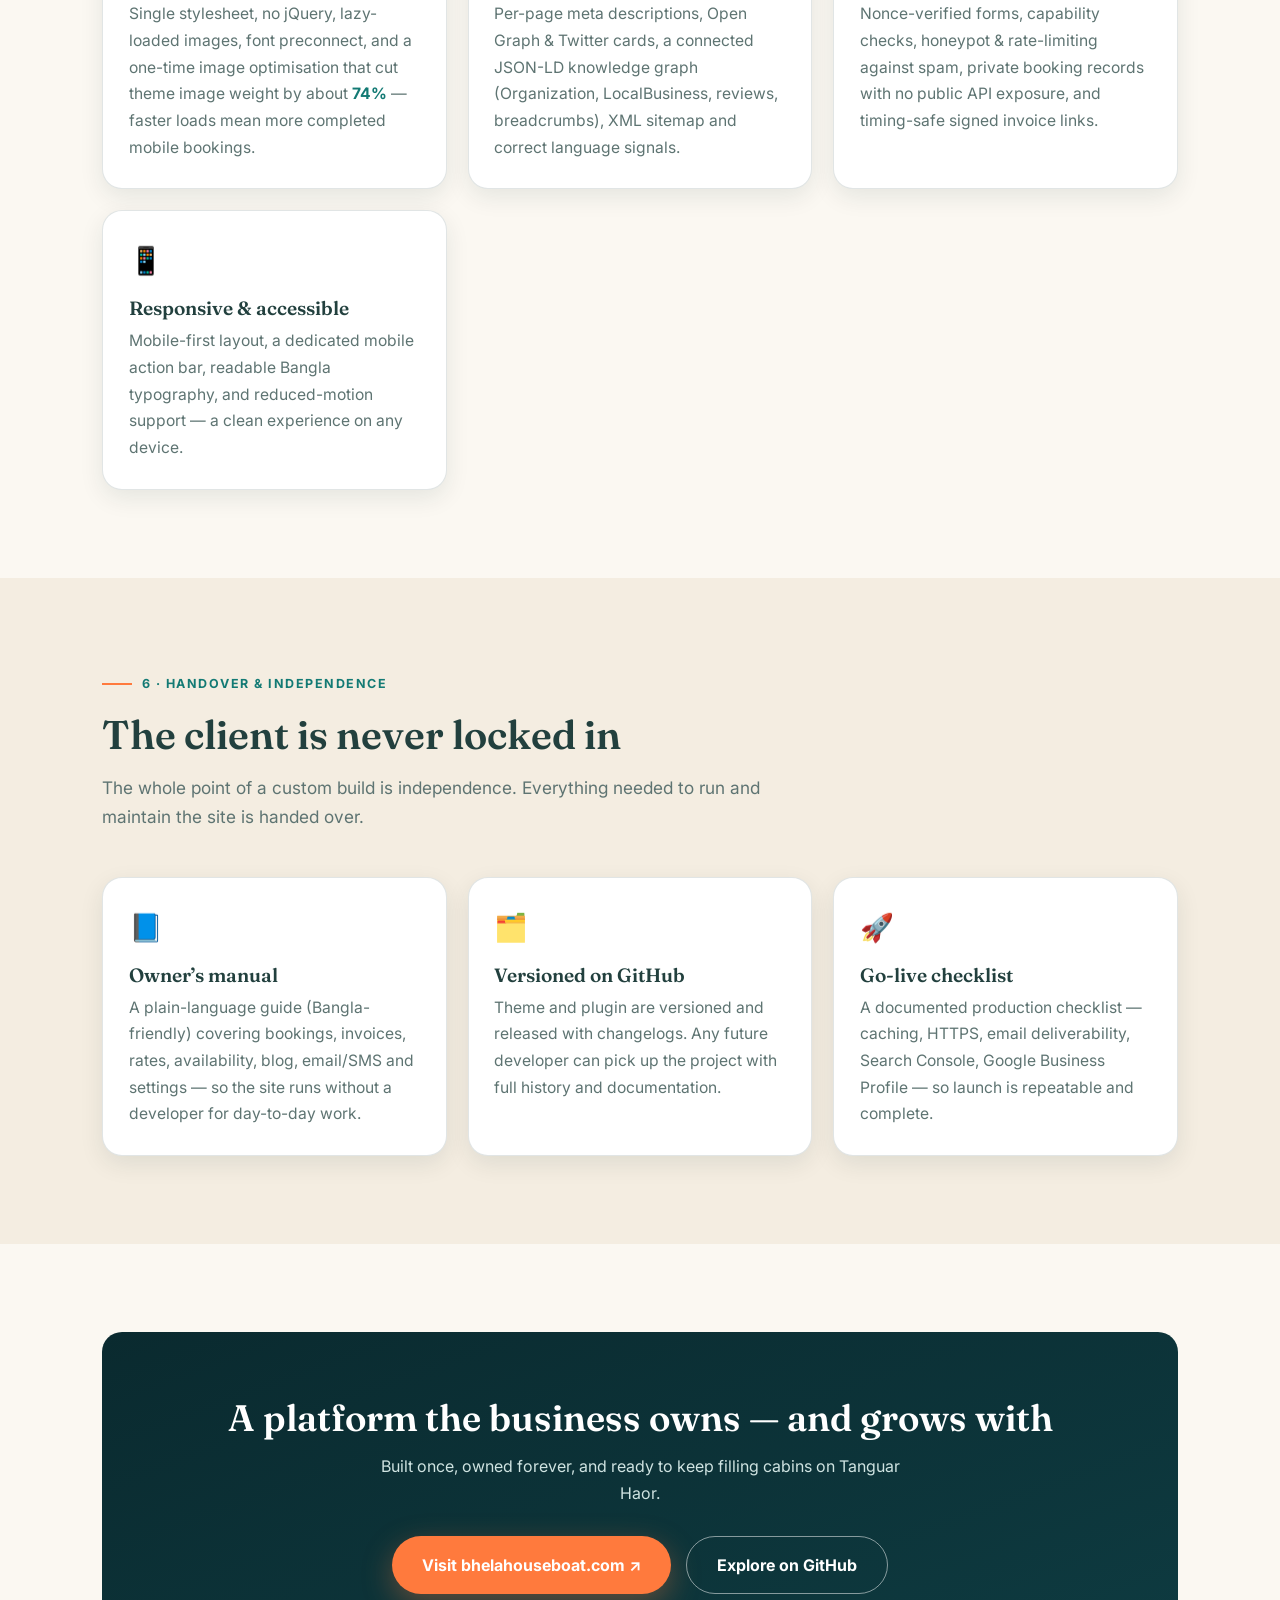
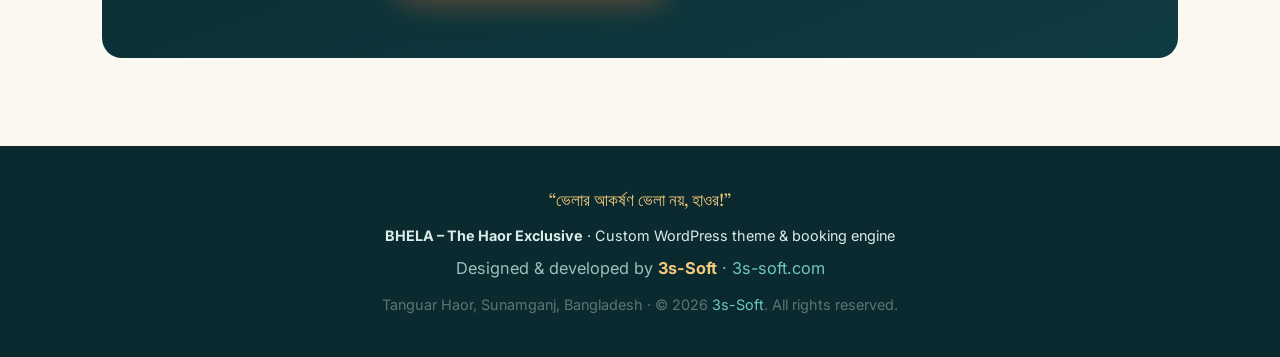
==== commit c12d9d9f: "docs: the client manual now covers the business, not just the bookings The manual was written for v2" ====
--- a/index.html
+++ b/index.html
@@ -4,7 +4,7 @@
 <meta charset="utf-8">
 <meta name="viewport" content="width=device-width, initial-scale=1">
 <title>BHELA – The Haor Exclusive · Custom Houseboat Booking Platform</title>
-<meta name="description" content="A custom-built WordPress booking platform for BHELA – The Haor Exclusive: what the client receives, the business value it delivers, and why a custom theme + booking engine beats templates and SaaS.">
+<meta name="description" content="BHELA – The Haor Exclusive: a custom WordPress booking platform and back-office system for a premium Tanguar Haor houseboat — bookings, invoices, trip costing, monthly accounts, payroll, stock and B2B partners.">
 <link rel="preconnect" href="https://fonts.googleapis.com">
 <link rel="preconnect" href="https://fonts.gstatic.com" crossorigin>
 <link href="https://fonts.googleapis.com/css2?family=Fraunces:opsz,wght@9..144,500;9..144,600;9..144,700&family=Inter:wght@400;500;600;700&display=swap" rel="stylesheet">
@@ -182,7 +182,7 @@
   <div class="wrap">
     <span class="eyebrow">Project Overview · Custom WordPress Platform</span>
     <h1>BHELA — <em>The Haor Exclusive</em> Booking Platform</h1>
-    <p>A purpose-built online booking website for a premium houseboat operating on Tanguar Haor, Sunamganj. Not a template, not a rented SaaS — a custom theme and booking engine the client fully owns.</p>
+    <p>A purpose-built booking website <em>and</em> back-office system for a premium houseboat operating on Tanguar Haor, Sunamganj. It takes the booking, prices it, invoices it — then costs the trip, pays the crew, tracks the stock and closes the month. Not a template, not a rented SaaS: a custom theme and engine the client fully owns.</p>
     <div class="hero__cta">
       <a class="btn btn--cta" href="#value">See the business value ↓</a>
       <a class="btn btn--ghost" href="https://github.com/shauncuier/BhelaHouseBoatWP">View the repository</a>
@@ -192,6 +192,8 @@
       <span class="chip">💳 0% booking commission</span>
       <span class="chip">🇧🇩 Bangla-first UI</span>
       <span class="chip">⚡ Optimised for speed &amp; SEO</span>
+      <span class="chip">📊 Trip costing &amp; monthly accounts</span>
+      <span class="chip">🔒 Three-person approval on every cost sheet</span>
     </div>
     <p style="margin-top:1.8rem;font-size:.92rem;color:#9FBFBC">
       Designed &amp; developed by
@@ -214,6 +216,8 @@
       <div class="stat"><b>8+</b><span>ready pages incl. blog, FAQ, gallery, policies</span></div>
       <div class="stat"><b>6</b><span>cabins with occupancy-based pricing logic</span></div>
       <div class="stat"><b>0%</b><span>commission paid to any third party</span></div>
+      <div class="stat"><b>4</b><span>admin areas: Bookings, Accounts, Store, Setup</span></div>
+      <div class="stat"><b>6</b><span>staff roles with per-permission control</span></div>
     </div>
   </div>
 </section>
@@ -232,10 +236,16 @@
       <div class="deliver__item"><span class="tick">✓</span><div><b>Owner dashboard</b><span>A single overview screen — bookings by status, revenue, upcoming trips, activity and a setup checklist — plus manage statuses, rates, holidays, availability, reviews and all settings from WordPress admin, no code needed.</span></div></div>
       <div class="deliver__item"><span class="tick">✓</span><div><b>Automated invoices</b><span>Every booking gets a branded, private-link invoice with per-person breakdown, advance, paid and due — safe to send on WhatsApp.</span></div></div>
       <div class="deliver__item"><span class="tick">✓</span><div><b>Email &amp; SMS notifications</b><span>Automatic emails to owner and guest, optional SMS on new booking and status change — all toggleable, provider-agnostic.</span></div></div>
+      <div class="deliver__item"><span class="tick">✓</span><div><b>Trip costing with an approval chain</b><span>A cost sheet per trip with owner-editable cost heads and three payment columns each. Prepared by one person, checked by a second, approved by a third — then locked. In a cash business, whoever records a cost must not be the one who signs it off.</span></div></div>
+      <div class="deliver__item"><span class="tick">✓</span><div><b>Monthly &amp; yearly accounts</b><span>A statement that builds itself from approved trips, less expenses, payroll and partner commission — with cost and profit per guest, and twelve months rolled into a season view.</span></div></div>
+      <div class="deliver__item"><span class="tick">✓</span><div><b>Payroll</b><span>Staff roster plus a monthly sheet. Trip-based crew are priced from the number of trips that actually ran; advances and settlement are recorded per person. A month already paid keeps its figures when someone new is hired.</span></div></div>
+      <div class="deliver__item"><span class="tick">✓</span><div><b>Stock register &amp; monthly count</b><span>A permanent item register with frozen item IDs, CSV import with a dry run, and a monthly sheet that opens on last month's closing automatically. A closed month cannot be edited or deleted — it must be reopened first.</span></div></div>
+      <div class="deliver__item"><span class="tick">✓</span><div><b>B2B partners &amp; referral links</b><span>An agency directory with commission rates, and a referral link per partner that attributes a booking automatically. Nothing reaches the accounts until a person confirms it — a URL parameter must not be able to move money. The guest never sees a commission.</span></div></div>
+      <div class="deliver__item"><span class="tick">✓</span><div><b>Staff roles &amp; audit trail</b><span>Six roles with an owner-editable permission matrix — the store cannot touch accounts, accounts cannot touch the store — and an append-only record of who changed which figure, from what, to what. It has no delete button, by design.</span></div></div>
       <div class="deliver__item"><span class="tick">✓</span><div><b>Blog — হাওর জার্নাল</b><span>A ready travel blog with categories, tags, related posts and booking call-to-actions to attract organic search traffic.</span></div></div>
       <div class="deliver__item"><span class="tick">✓</span><div><b>SEO &amp; analytics ready</b><span>Meta tags, Open Graph/Twitter cards, structured data (JSON-LD), sitemap, plus one-paste Google Analytics &amp; Facebook Pixel setup.</span></div></div>
       <div class="deliver__item"><span class="tick">✓</span><div><b>Full source code + ownership</b><span>The complete codebase on GitHub, versioned and documented. The client owns it outright — free to host anywhere, edit, or extend.</span></div></div>
-      <div class="deliver__item"><span class="tick">✓</span><div><b>Documentation</b><span>A non-technical owner’s manual (Bangla-friendly) plus developer docs, so the site can be run day-to-day and maintained by anyone.</span></div></div>
+      <div class="deliver__item"><span class="tick">✓</span><div><b>Documentation</b><span>A non-technical owner’s manual in Bangla covering all 28 areas — from taking a booking to closing a stock month — plus developer docs, so the platform can be run day-to-day and maintained by anyone.</span></div></div>
     </div>
   </div>
 </section>
@@ -254,7 +264,7 @@
       <div class="card"><span class="card__icon">🔑</span><h3>Owns the platform &amp; the data</h3><p>No rented website builder that can raise prices or lock the account. The code, the customer data, and the domain are <strong>fully the client’s</strong> — a real business asset, not a subscription.</p></div>
       <div class="card"><span class="card__icon">📈</span><h3>Found on Google</h3><p>Built-in SEO and a content blog target the exact searches guests make about Tanguar Haor trips — turning organic search into <strong>a steady booking channel</strong> instead of relying only on Facebook.</p></div>
       <div class="card"><span class="card__icon">🤝</span><h3>Professional first impression</h3><p>A polished, fast, mobile-first site signals a serious operator. It <strong>builds trust before the guest ever pays</strong> — and trust is what closes a premium booking.</p></div>
-      <div class="card"><span class="card__icon">🧾</span><h3>Runs the back office too</h3><p>Pricing, invoices, availability, reminders and reviews are handled by the system. The owner spends <strong>less time on admin and more on hosting guests.</strong></p></div>
+      <div class="card"><span class="card__icon">🧾</span><h3>Runs the back office too</h3><p>Not just bookings: trip costs, expenses, payroll, stock and the monthly statement live in the same system that took the booking. The question <strong>“did that trip make money — and did this month?”</strong> is answered by the software rather than assembled by hand from receipts.</p></div>
     </div>
   </div>
 </section>
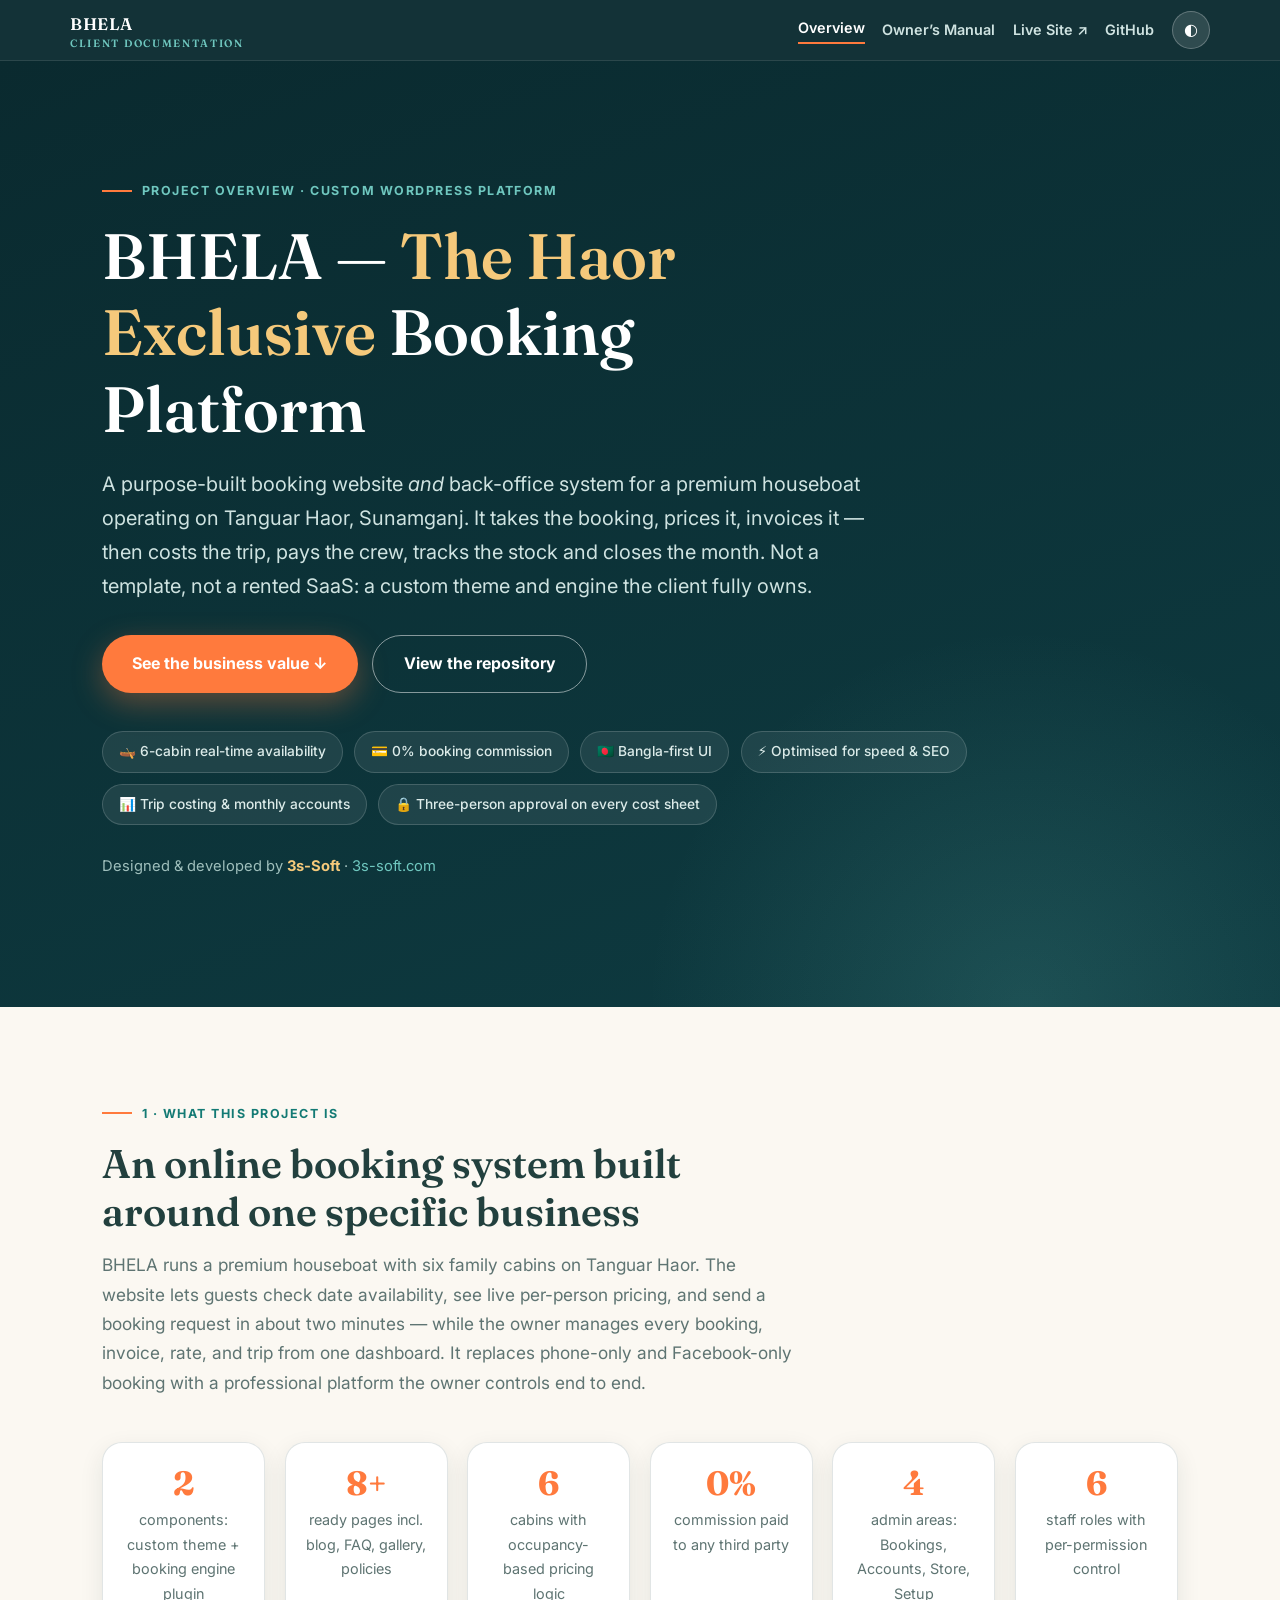
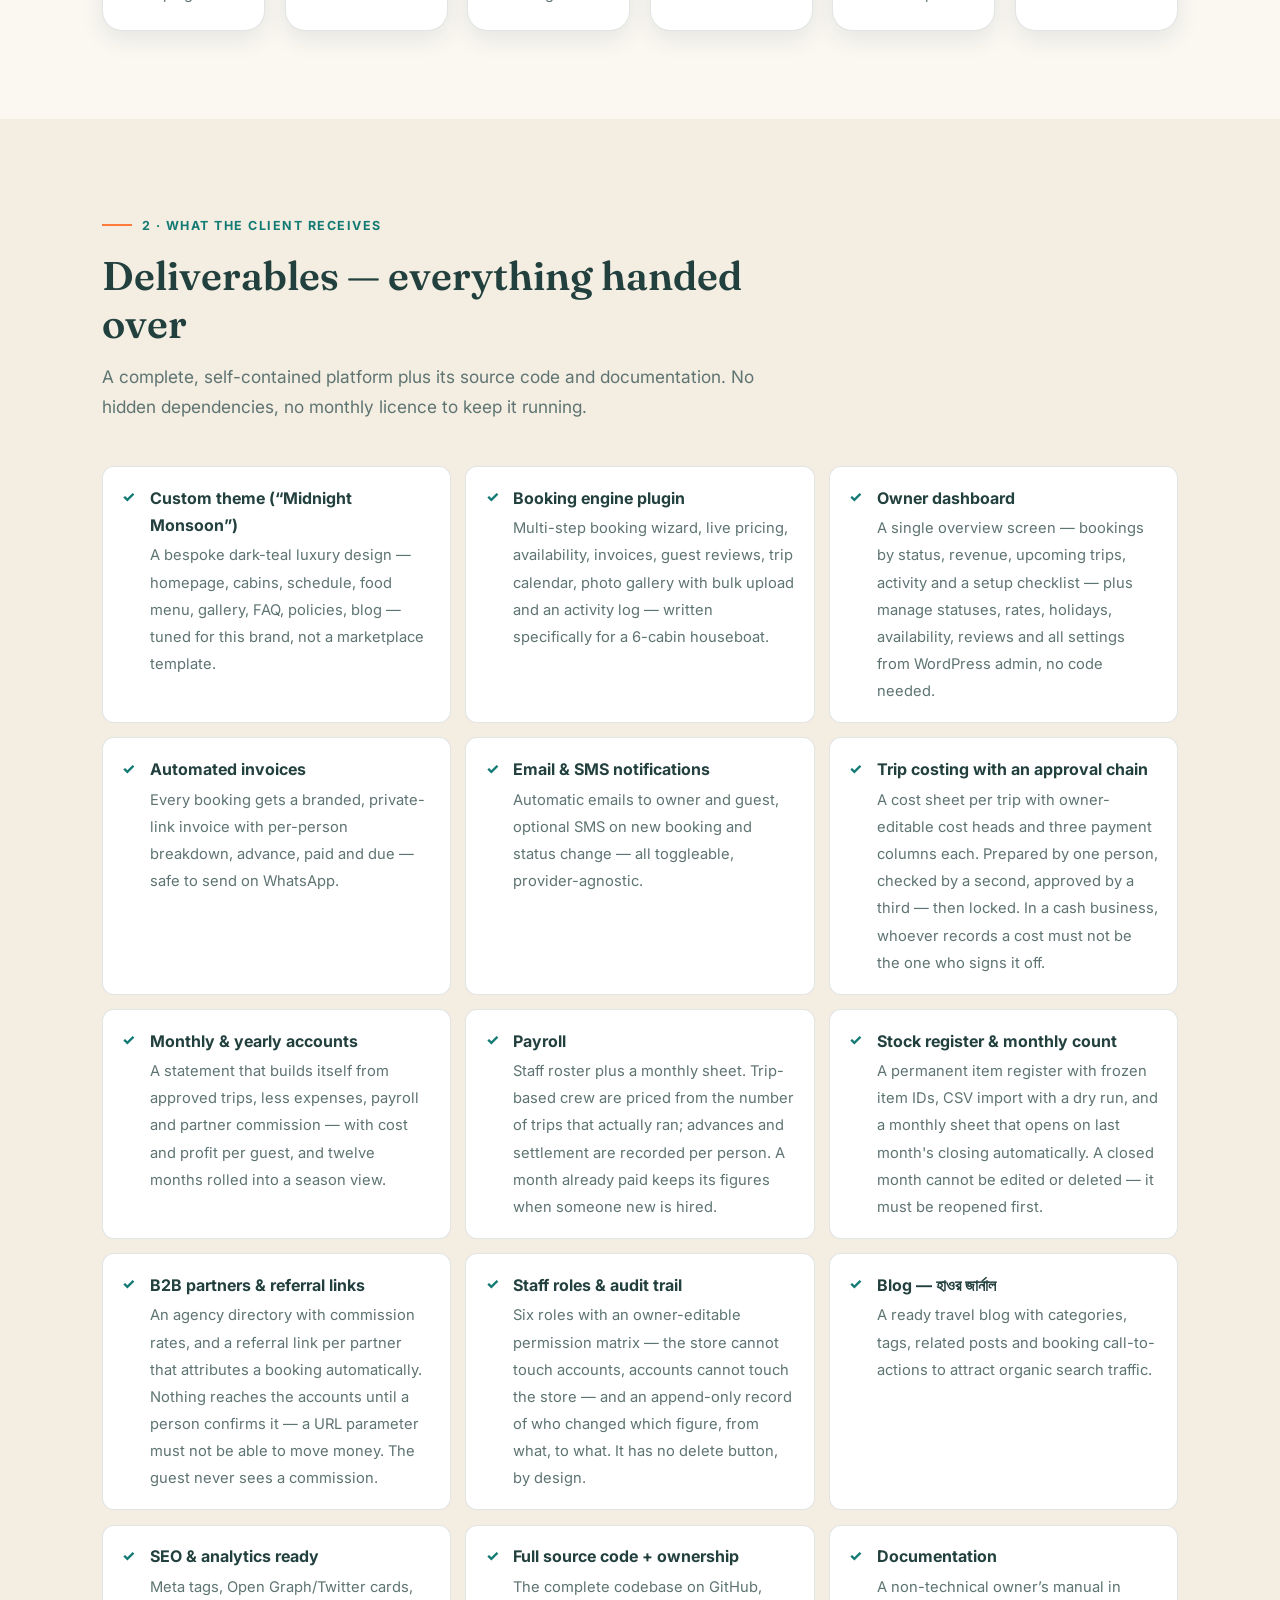
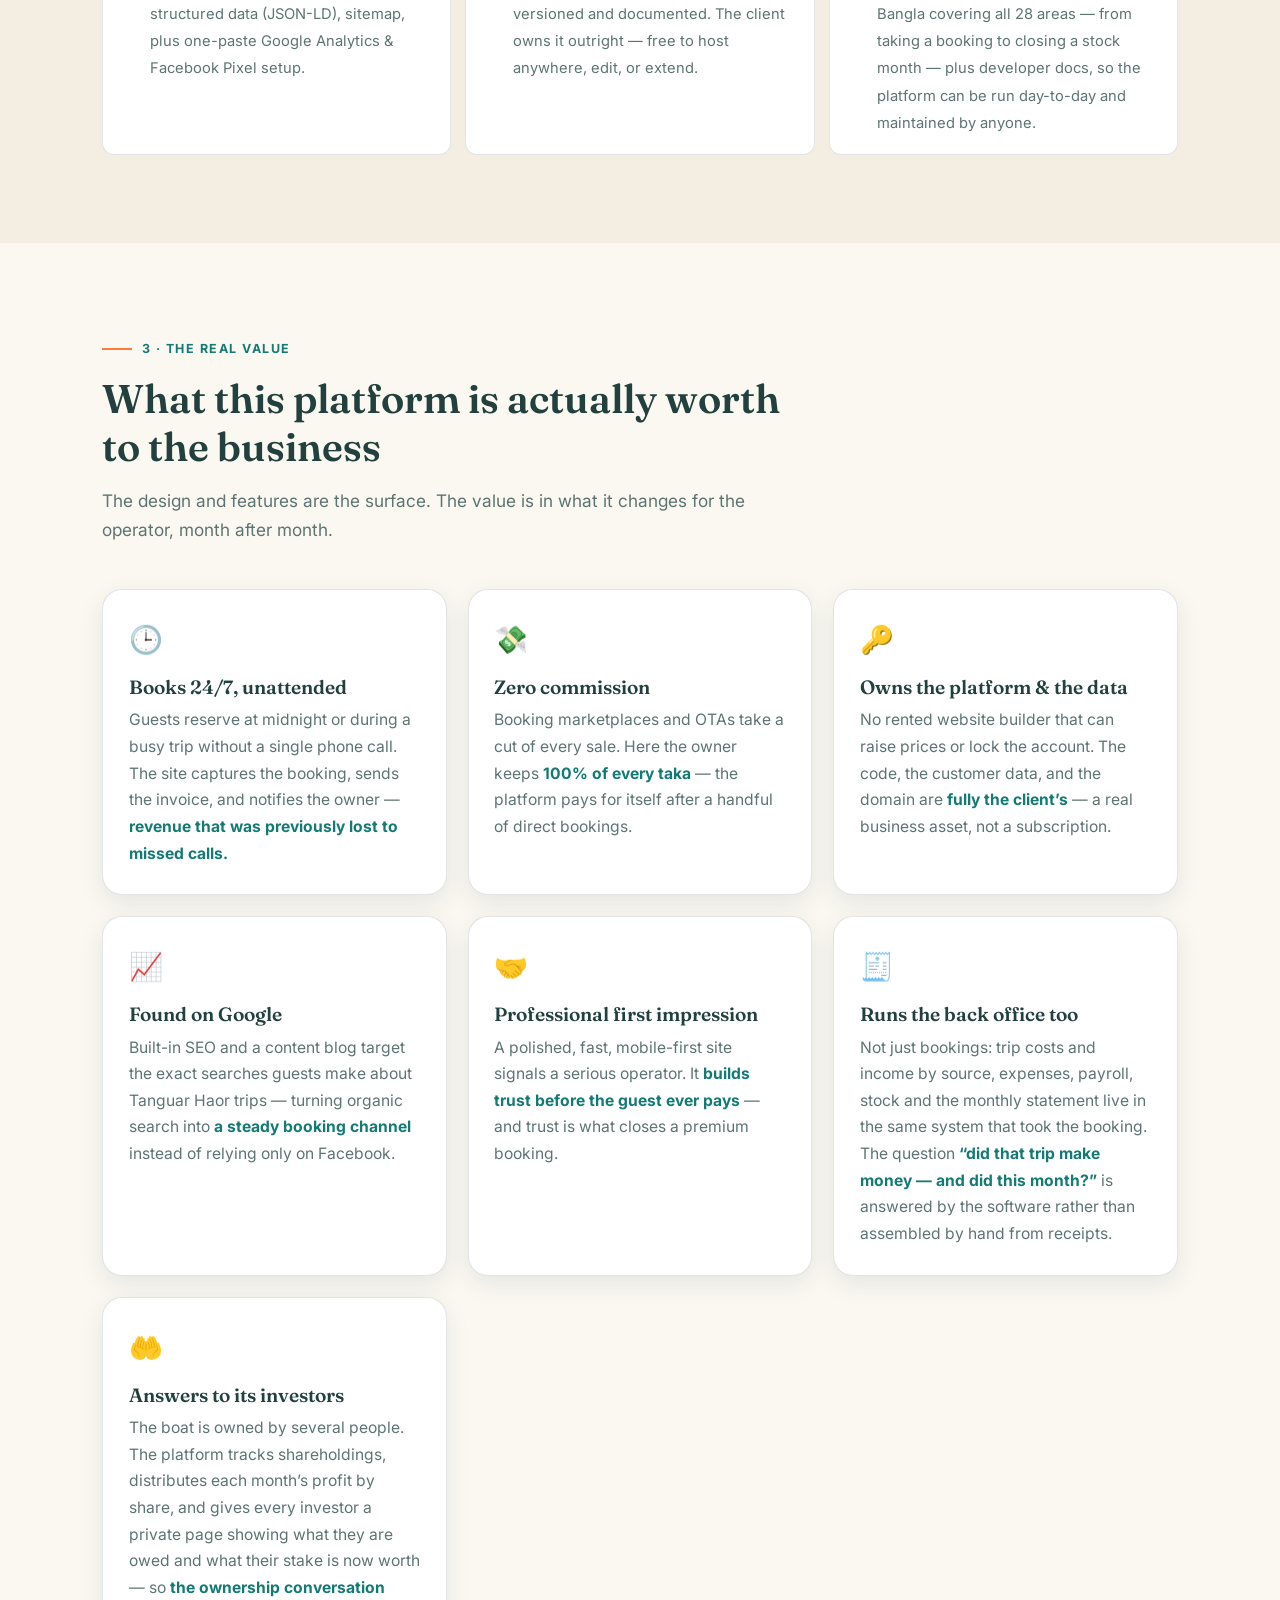
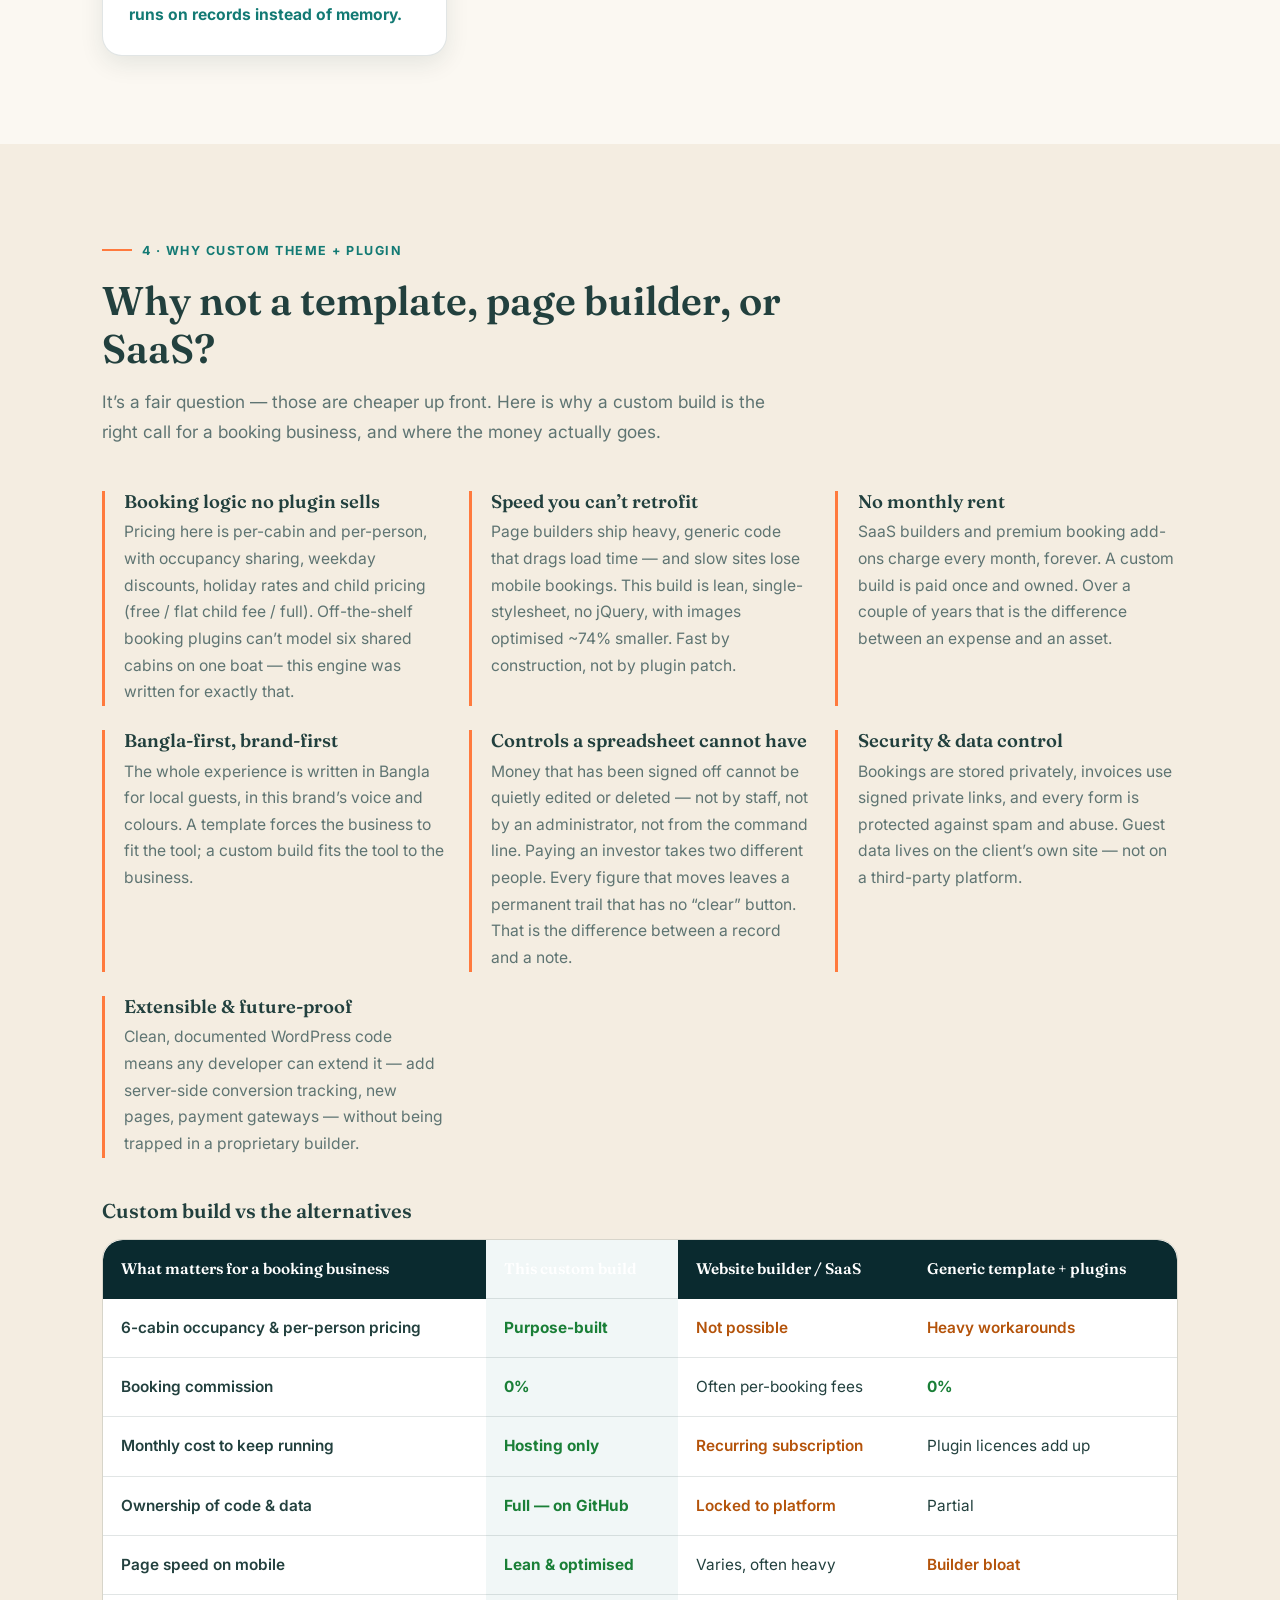
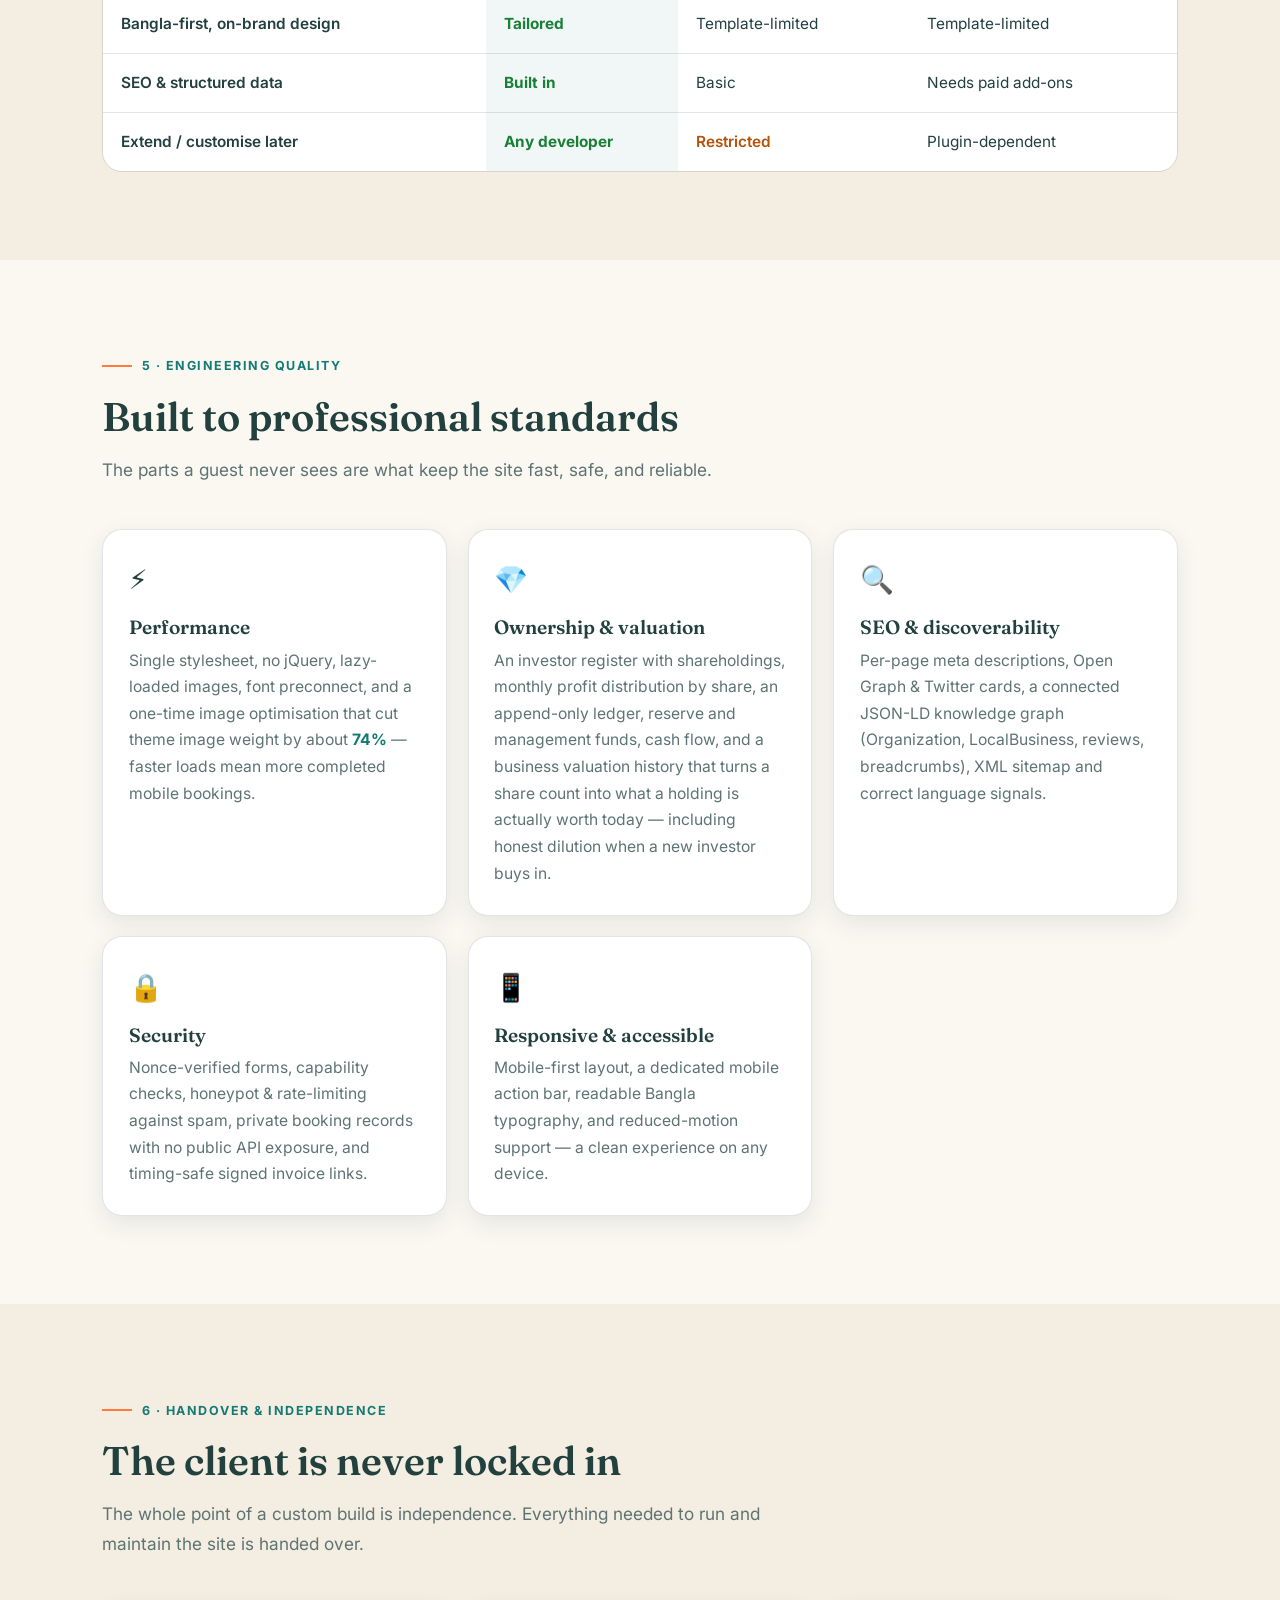
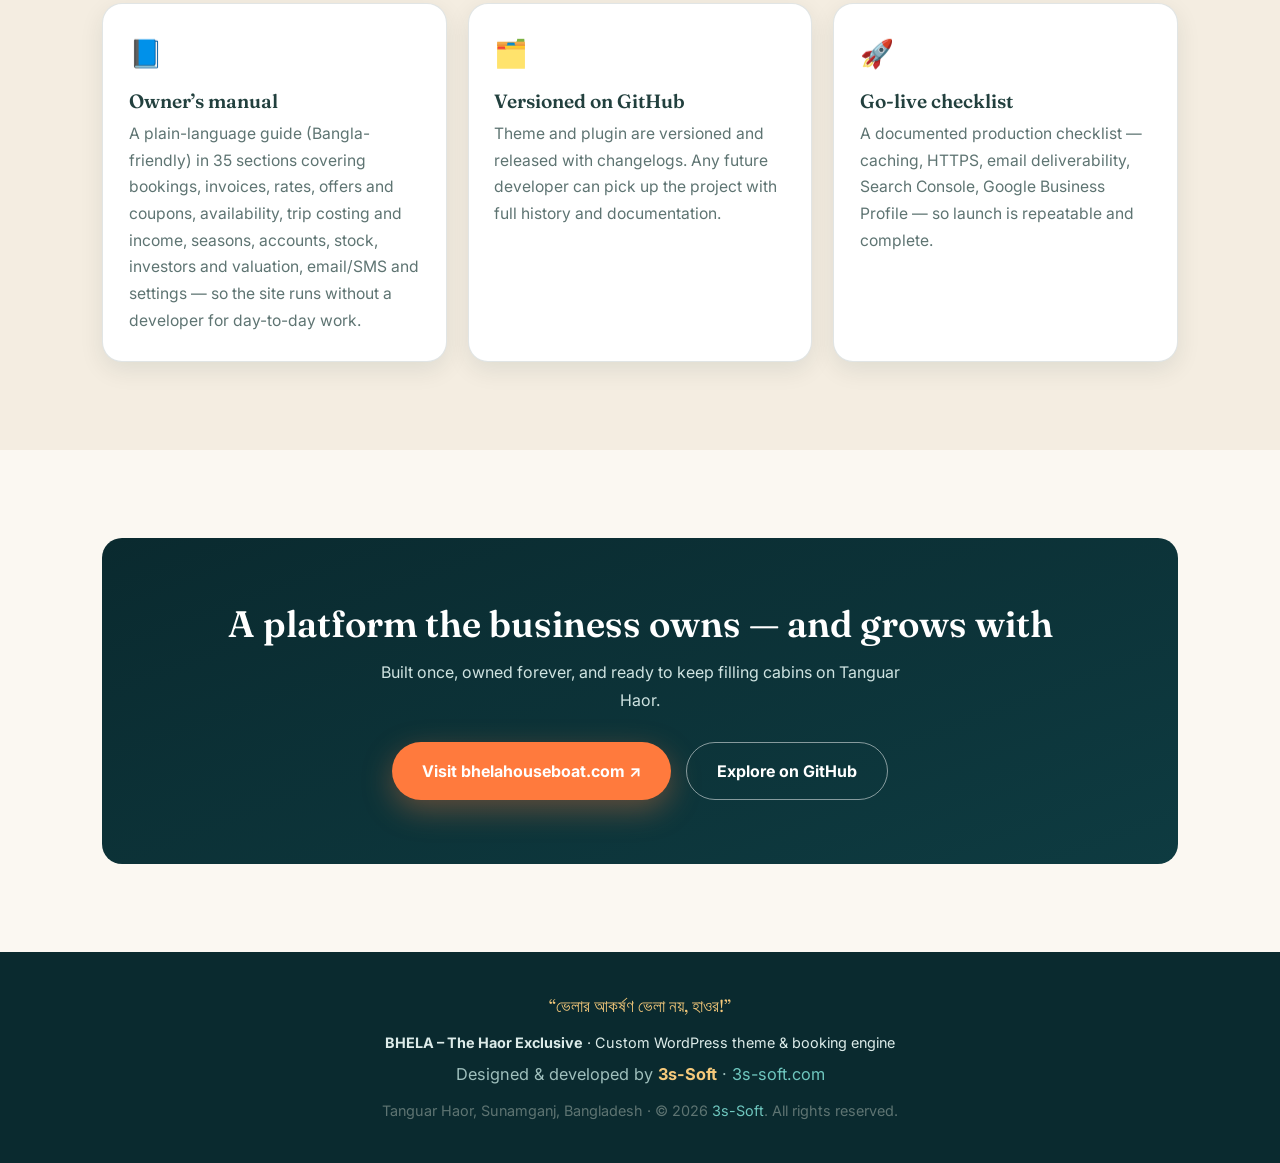
==== commit b13ed868: "docs: the client manual covers the ownership side, and the fifth menu The manual stopped at v2.32.0." ====
--- a/index.html
+++ b/index.html
@@ -264,7 +264,8 @@
       <div class="card"><span class="card__icon">🔑</span><h3>Owns the platform &amp; the data</h3><p>No rented website builder that can raise prices or lock the account. The code, the customer data, and the domain are <strong>fully the client’s</strong> — a real business asset, not a subscription.</p></div>
       <div class="card"><span class="card__icon">📈</span><h3>Found on Google</h3><p>Built-in SEO and a content blog target the exact searches guests make about Tanguar Haor trips — turning organic search into <strong>a steady booking channel</strong> instead of relying only on Facebook.</p></div>
       <div class="card"><span class="card__icon">🤝</span><h3>Professional first impression</h3><p>A polished, fast, mobile-first site signals a serious operator. It <strong>builds trust before the guest ever pays</strong> — and trust is what closes a premium booking.</p></div>
-      <div class="card"><span class="card__icon">🧾</span><h3>Runs the back office too</h3><p>Not just bookings: trip costs, expenses, payroll, stock and the monthly statement live in the same system that took the booking. The question <strong>“did that trip make money — and did this month?”</strong> is answered by the software rather than assembled by hand from receipts.</p></div>
+      <div class="card"><span class="card__icon">🧾</span><h3>Runs the back office too</h3><p>Not just bookings: trip costs and income by source, expenses, payroll, stock and the monthly statement live in the same system that took the booking. The question <strong>“did that trip make money — and did this month?”</strong> is answered by the software rather than assembled by hand from receipts.</p></div>
+      <div class="card"><span class="card__icon">🤲</span><h3>Answers to its investors</h3><p>The boat is owned by several people. The platform tracks shareholdings, distributes each month’s profit by share, and gives every investor a private page showing what they are owed and what their stake is now worth — so <strong>the ownership conversation runs on records instead of memory.</strong></p></div>
     </div>
   </div>
 </section>
@@ -282,6 +283,7 @@
       <div class="why__block"><h3>Speed you can’t retrofit</h3><p>Page builders ship heavy, generic code that drags load time — and slow sites lose mobile bookings. This build is lean, single-stylesheet, no jQuery, with images optimised ~74% smaller. Fast by construction, not by plugin patch.</p></div>
       <div class="why__block"><h3>No monthly rent</h3><p>SaaS builders and premium booking add-ons charge every month, forever. A custom build is paid once and owned. Over a couple of years that is the difference between an expense and an asset.</p></div>
       <div class="why__block"><h3>Bangla-first, brand-first</h3><p>The whole experience is written in Bangla for local guests, in this brand’s voice and colours. A template forces the business to fit the tool; a custom build fits the tool to the business.</p></div>
+      <div class="why__block"><h3>Controls a spreadsheet cannot have</h3><p>Money that has been signed off cannot be quietly edited or deleted — not by staff, not by an administrator, not from the command line. Paying an investor takes two different people. Every figure that moves leaves a permanent trail that has no “clear” button. That is the difference between a record and a note.</p></div>
       <div class="why__block"><h3>Security &amp; data control</h3><p>Bookings are stored privately, invoices use signed private links, and every form is protected against spam and abuse. Guest data lives on the client’s own site — not on a third-party platform.</p></div>
       <div class="why__block"><h3>Extensible &amp; future-proof</h3><p>Clean, documented WordPress code means any developer can extend it — add server-side conversion tracking, new pages, payment gateways — without being trapped in a proprietary builder.</p></div>
     </div>
@@ -317,6 +319,7 @@
     </div>
     <div class="grid grid--2">
       <div class="card"><span class="card__icon">⚡</span><h3>Performance</h3><p>Single stylesheet, no jQuery, lazy-loaded images, font preconnect, and a one-time image optimisation that cut theme image weight by about <strong>74%</strong> — faster loads mean more completed mobile bookings.</p></div>
+      <div class="card"><span class="card__icon">💎</span><h3>Ownership &amp; valuation</h3><p>An investor register with shareholdings, monthly profit distribution by share, an append-only ledger, reserve and management funds, cash flow, and a business valuation history that turns a share count into what a holding is actually worth today — including honest dilution when a new investor buys in.</p></div>
       <div class="card"><span class="card__icon">🔍</span><h3>SEO &amp; discoverability</h3><p>Per-page meta descriptions, Open Graph &amp; Twitter cards, a connected JSON-LD knowledge graph (Organization, LocalBusiness, reviews, breadcrumbs), XML sitemap and correct language signals.</p></div>
       <div class="card"><span class="card__icon">🔒</span><h3>Security</h3><p>Nonce-verified forms, capability checks, honeypot &amp; rate-limiting against spam, private booking records with no public API exposure, and timing-safe signed invoice links.</p></div>
       <div class="card"><span class="card__icon">📱</span><h3>Responsive &amp; accessible</h3><p>Mobile-first layout, a dedicated mobile action bar, readable Bangla typography, and reduced-motion support — a clean experience on any device.</p></div>
@@ -333,7 +336,7 @@
       <p>The whole point of a custom build is independence. Everything needed to run and maintain the site is handed over.</p>
     </div>
     <div class="grid grid--3">
-      <div class="card"><span class="card__icon">📘</span><h3>Owner’s manual</h3><p>A plain-language guide (Bangla-friendly) covering bookings, invoices, rates, availability, blog, email/SMS and settings — so the site runs without a developer for day-to-day work.</p></div>
+      <div class="card"><span class="card__icon">📘</span><h3>Owner’s manual</h3><p>A plain-language guide (Bangla-friendly) in 35 sections covering bookings, invoices, rates, offers and coupons, availability, trip costing and income, seasons, accounts, stock, investors and valuation, email/SMS and settings — so the site runs without a developer for day-to-day work.</p></div>
       <div class="card"><span class="card__icon">🗂️</span><h3>Versioned on GitHub</h3><p>Theme and plugin are versioned and released with changelogs. Any future developer can pick up the project with full history and documentation.</p></div>
       <div class="card"><span class="card__icon">🚀</span><h3>Go-live checklist</h3><p>A documented production checklist — caching, HTTPS, email deliverability, Search Console, Google Business Profile — so launch is repeatable and complete.</p></div>
     </div>
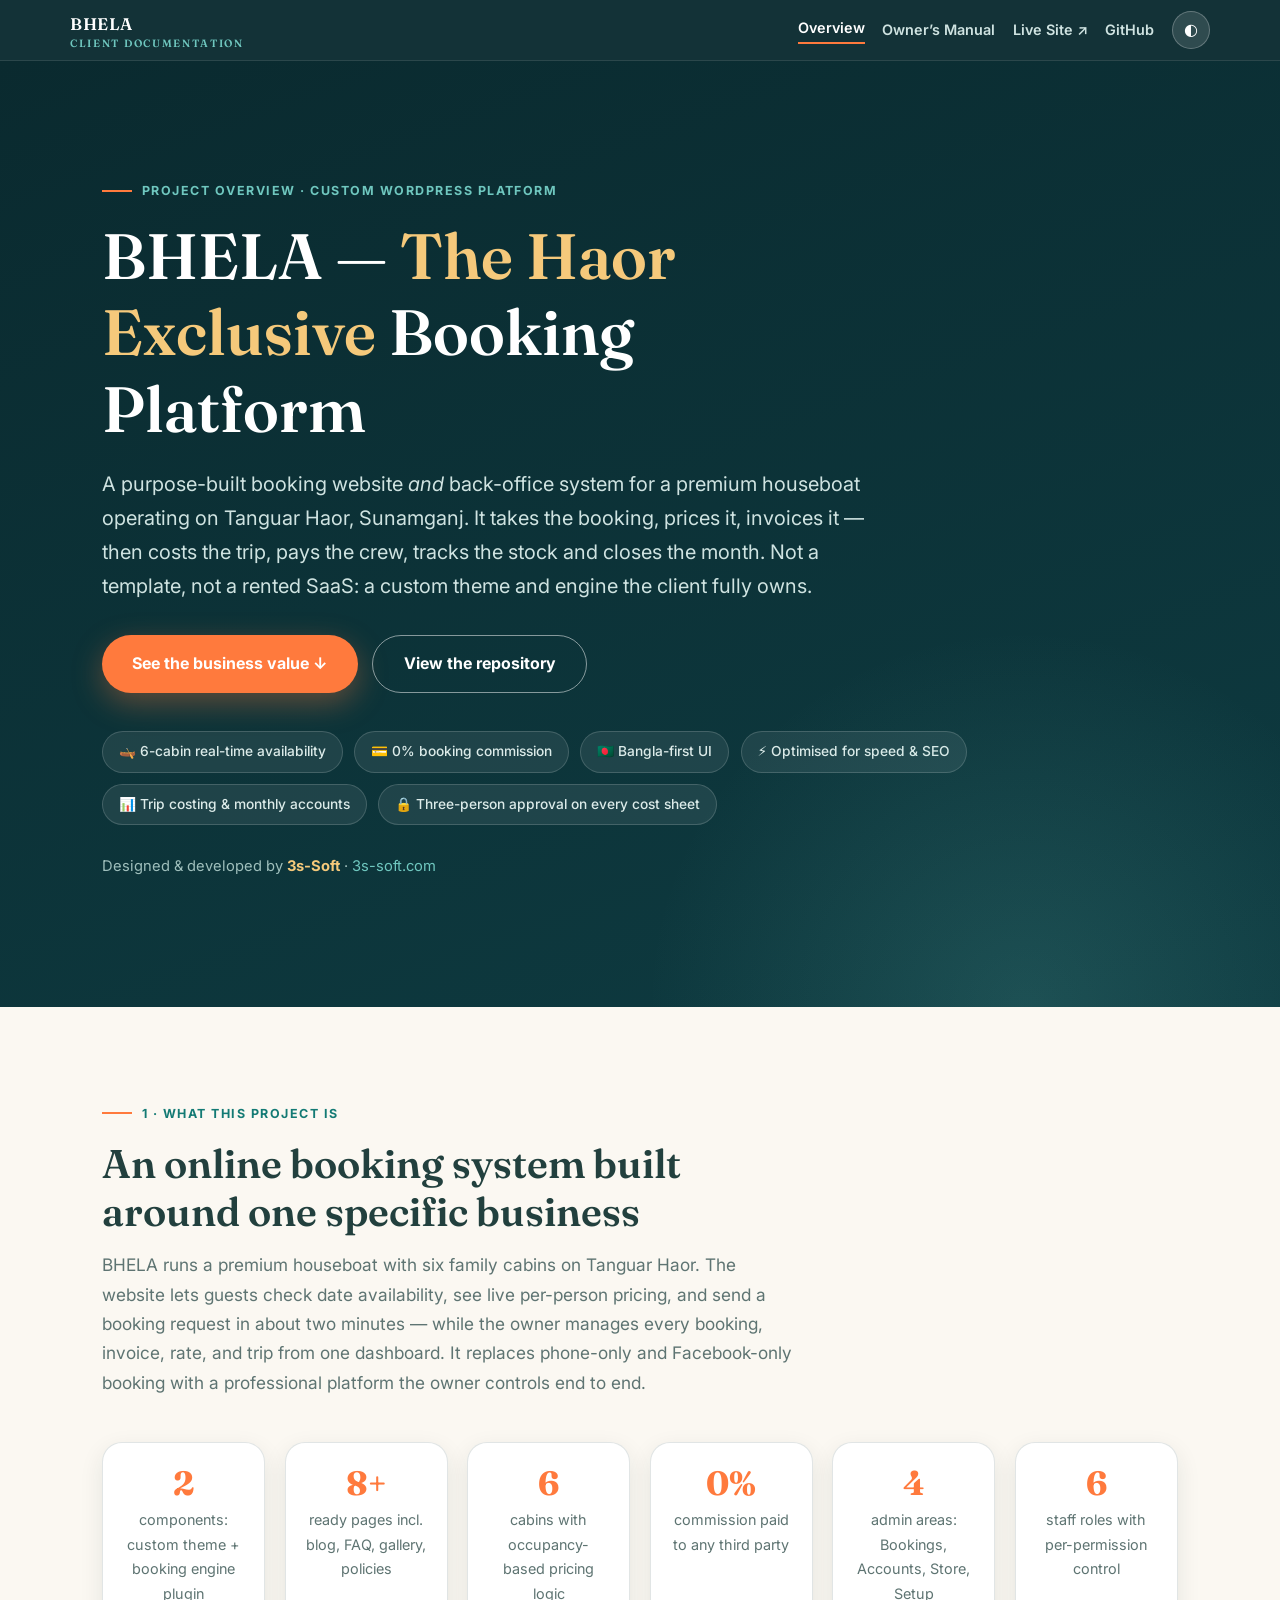
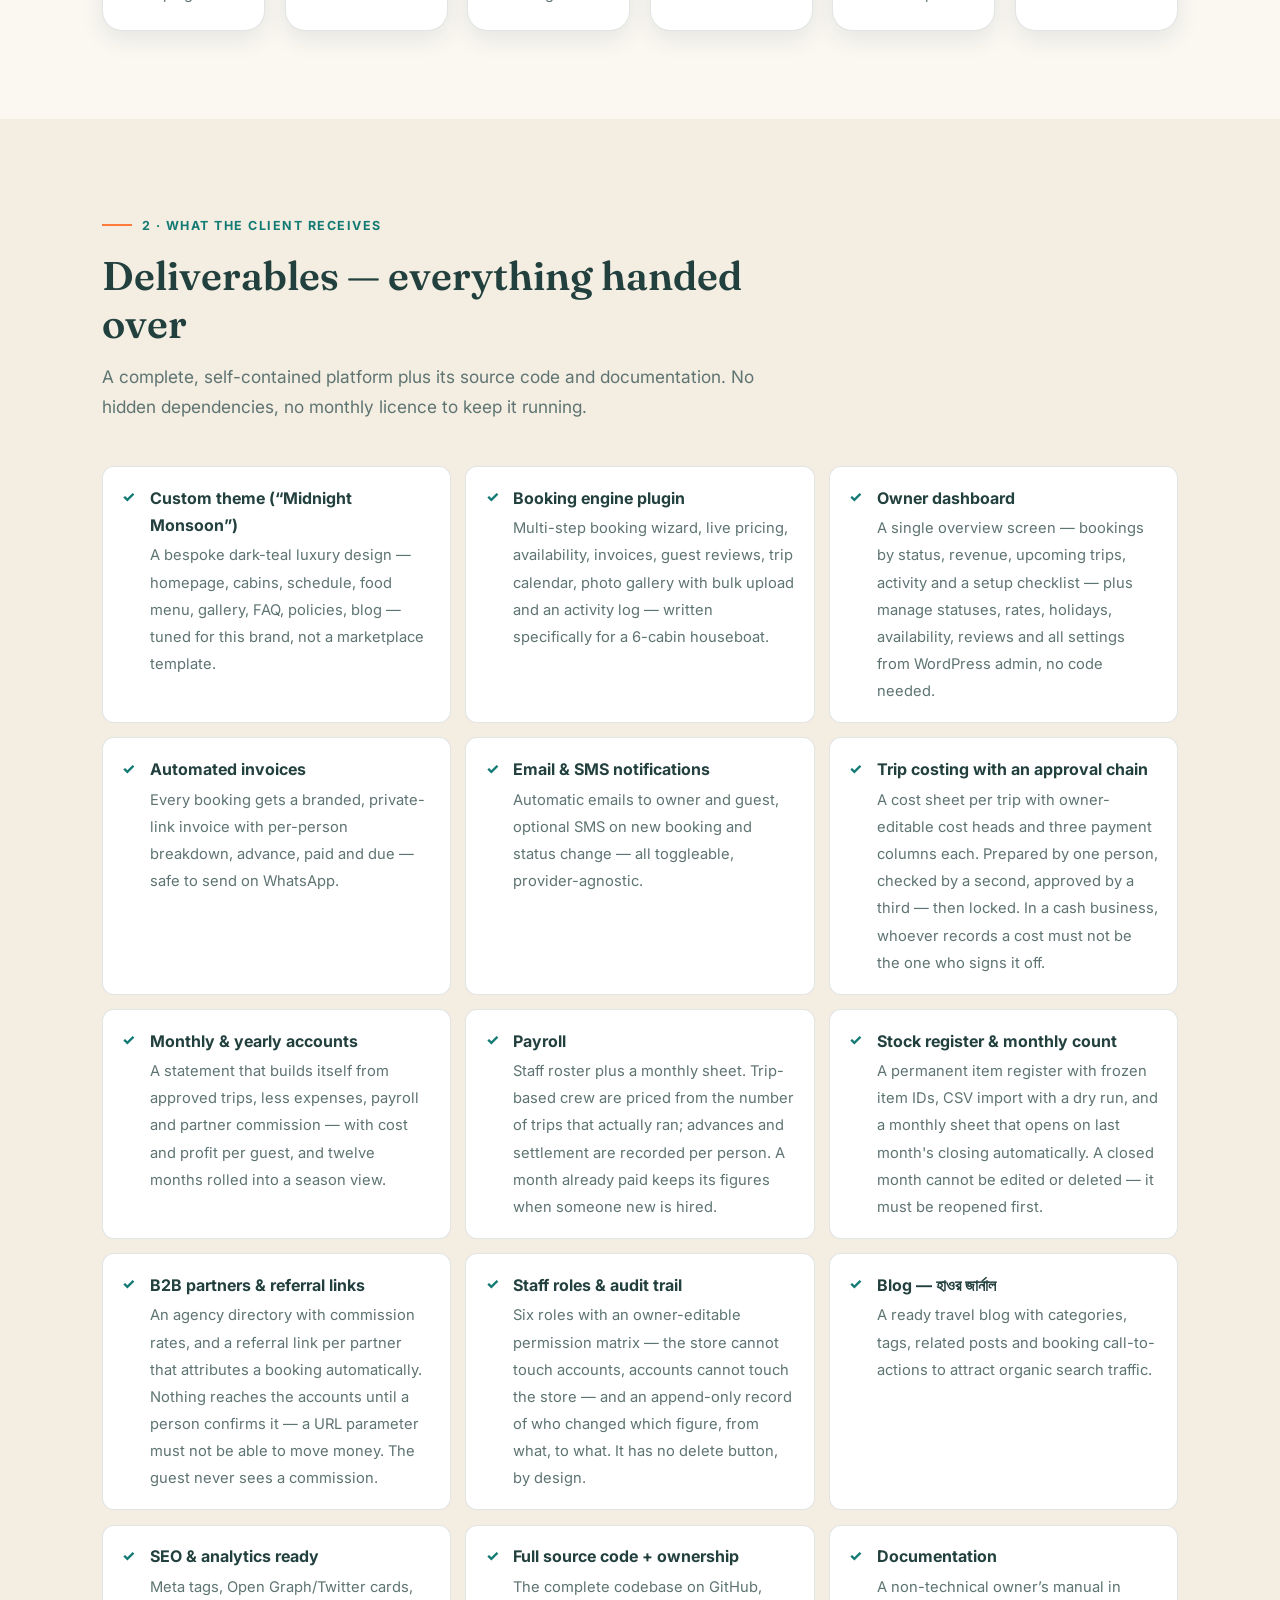
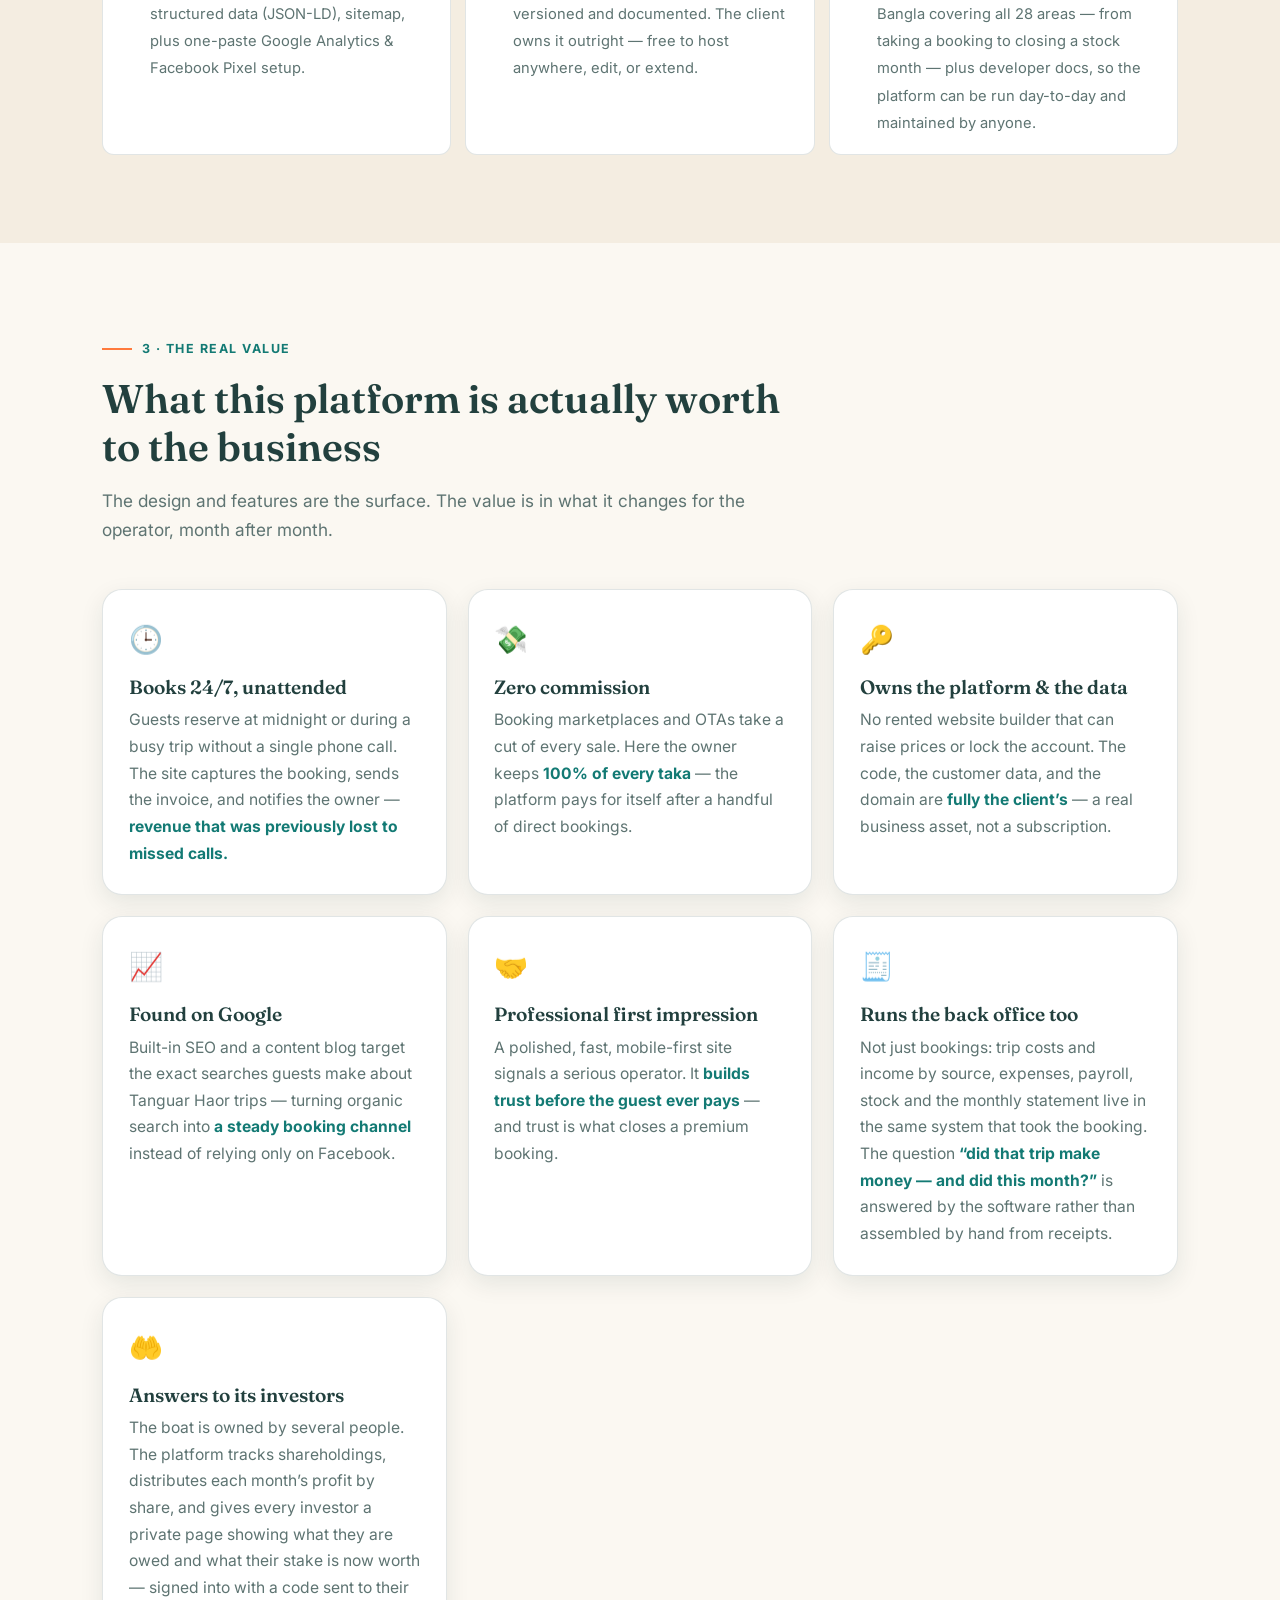
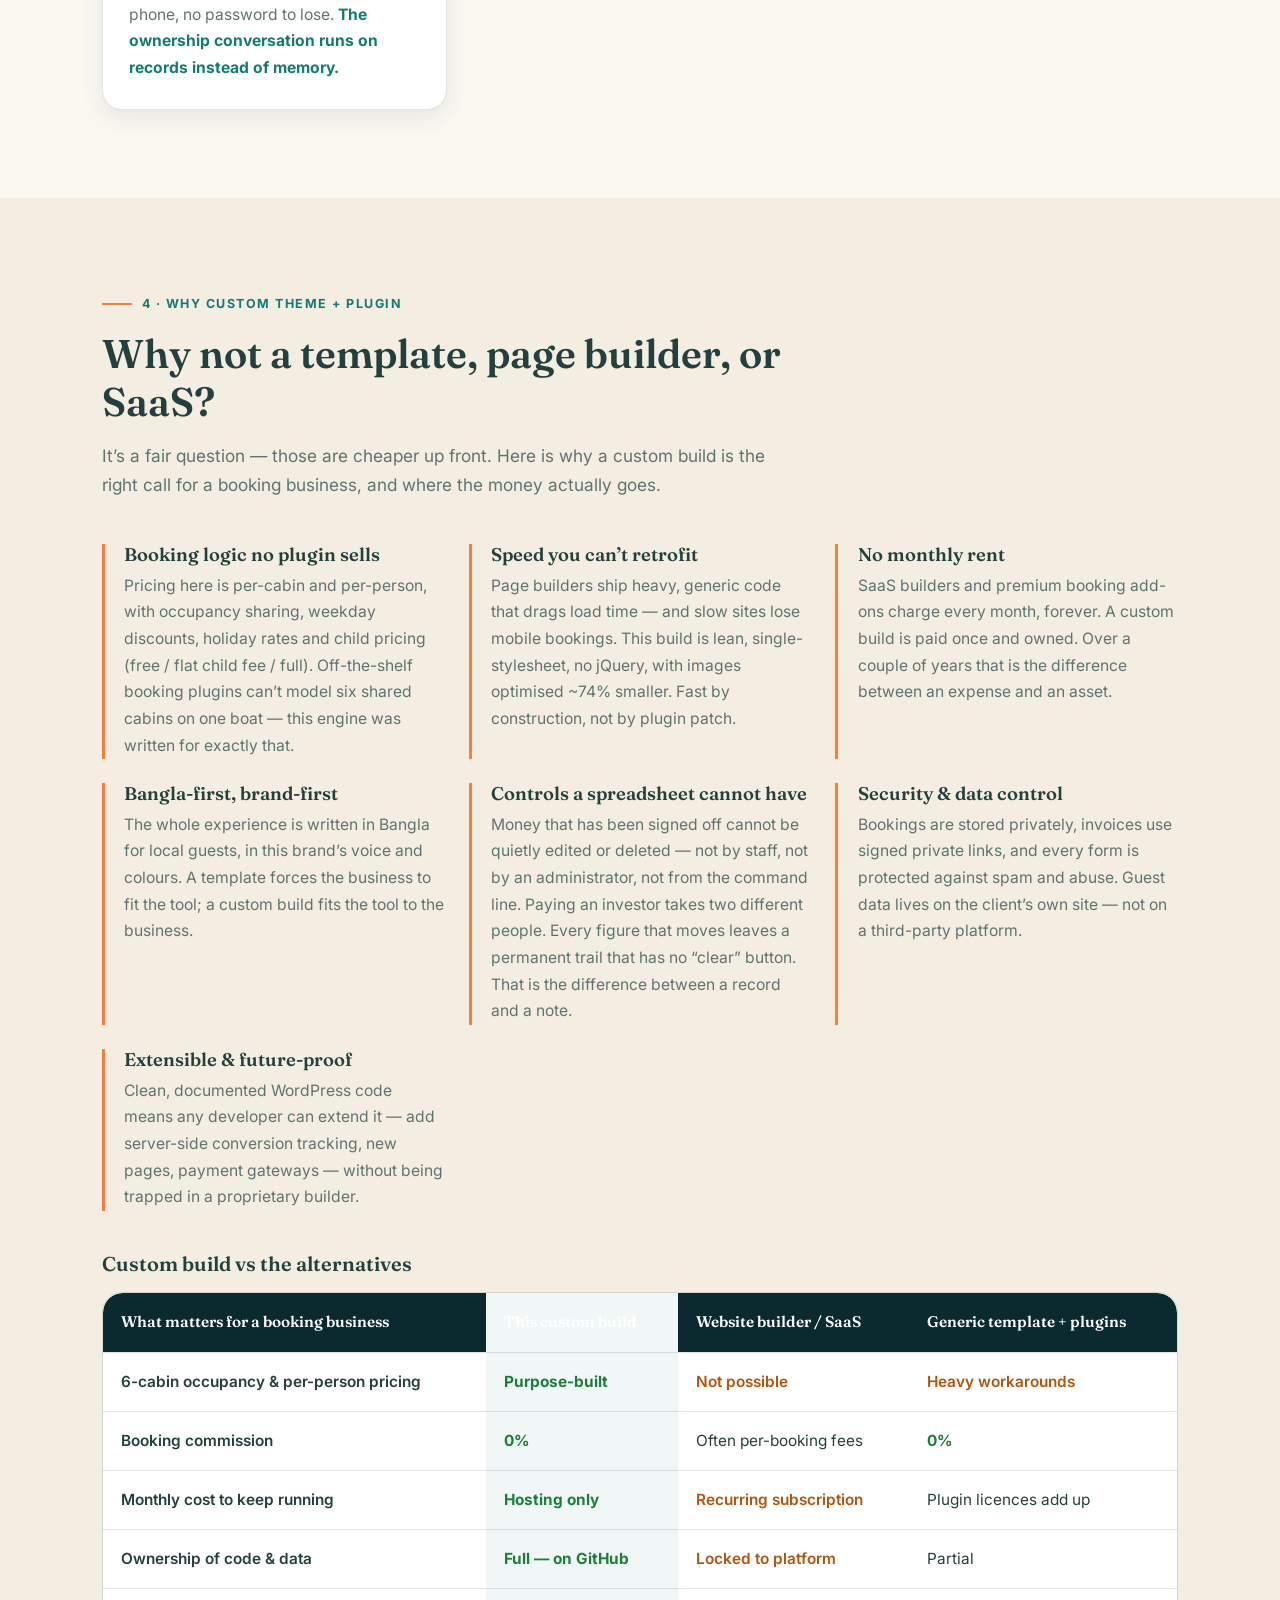
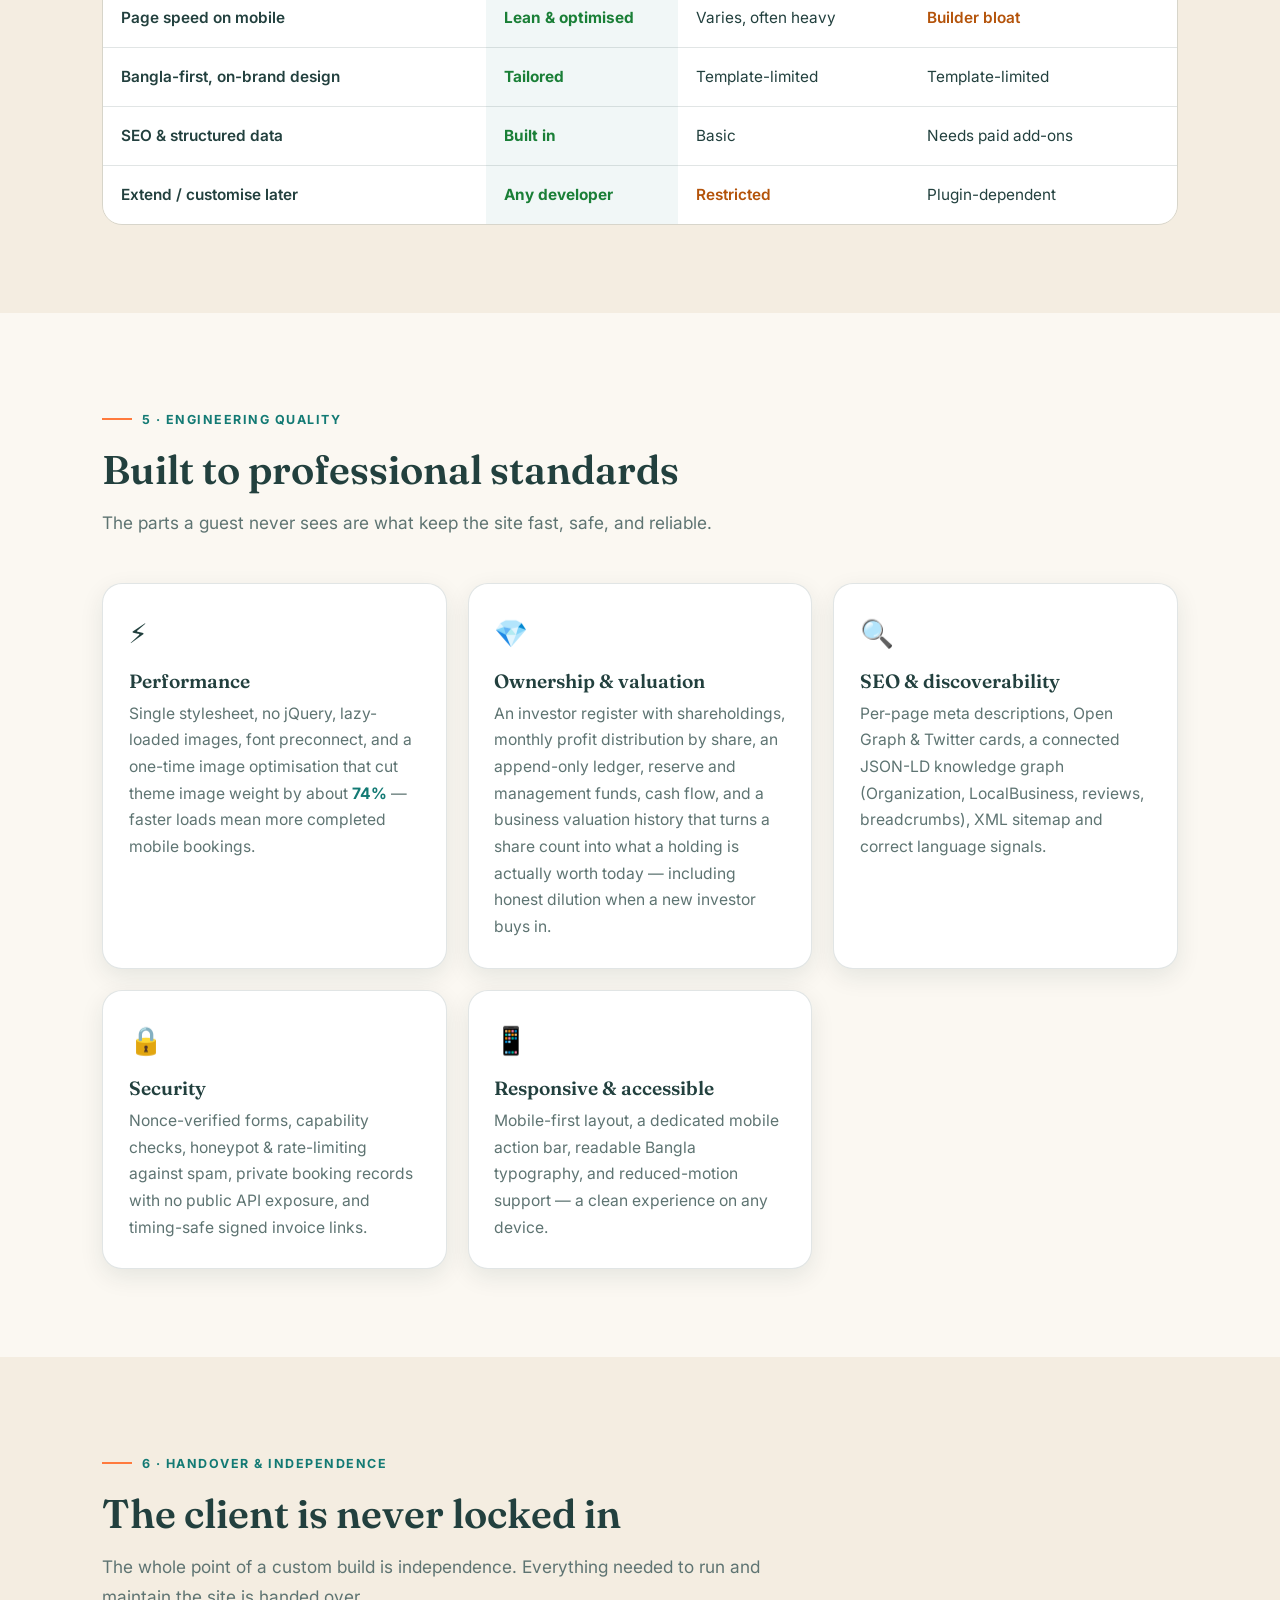
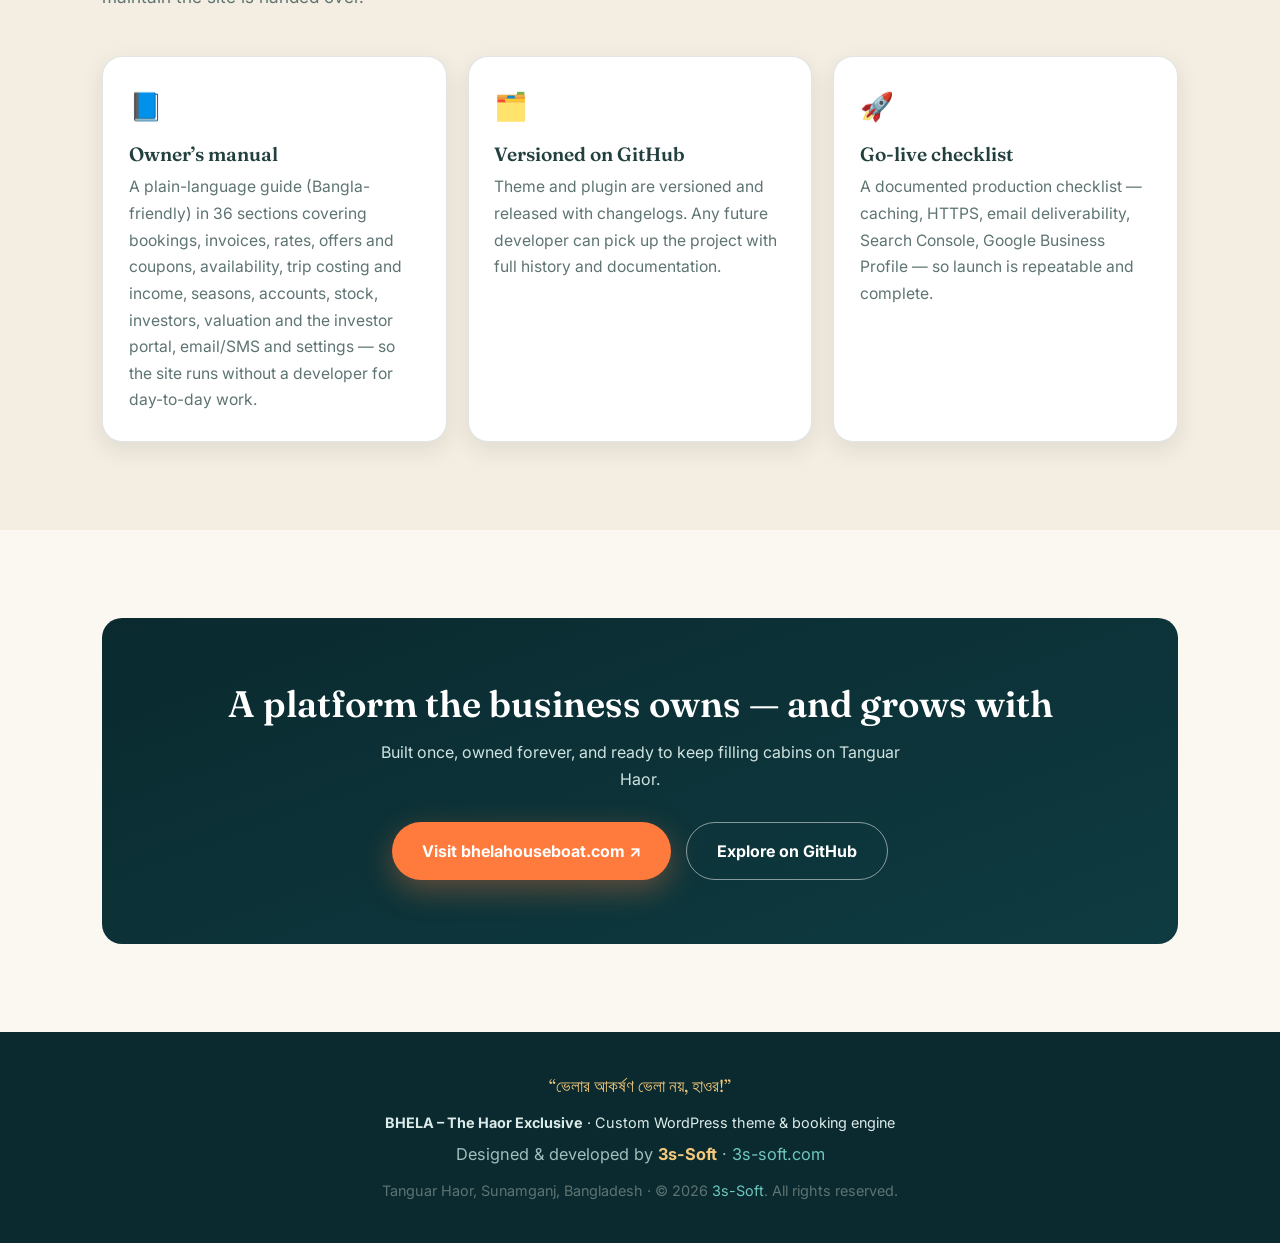
==== commit fa1ffe55: "docs: passwordless sign-in and investor self-registration - §24 বিনিয়োগকারীর পোর্টাল rewritten: sig" ====
--- a/index.html
+++ b/index.html
@@ -265,7 +265,7 @@
       <div class="card"><span class="card__icon">📈</span><h3>Found on Google</h3><p>Built-in SEO and a content blog target the exact searches guests make about Tanguar Haor trips — turning organic search into <strong>a steady booking channel</strong> instead of relying only on Facebook.</p></div>
       <div class="card"><span class="card__icon">🤝</span><h3>Professional first impression</h3><p>A polished, fast, mobile-first site signals a serious operator. It <strong>builds trust before the guest ever pays</strong> — and trust is what closes a premium booking.</p></div>
       <div class="card"><span class="card__icon">🧾</span><h3>Runs the back office too</h3><p>Not just bookings: trip costs and income by source, expenses, payroll, stock and the monthly statement live in the same system that took the booking. The question <strong>“did that trip make money — and did this month?”</strong> is answered by the software rather than assembled by hand from receipts.</p></div>
-      <div class="card"><span class="card__icon">🤲</span><h3>Answers to its investors</h3><p>The boat is owned by several people. The platform tracks shareholdings, distributes each month’s profit by share, and gives every investor a private page showing what they are owed and what their stake is now worth — so <strong>the ownership conversation runs on records instead of memory.</strong></p></div>
+      <div class="card"><span class="card__icon">🤲</span><h3>Answers to its investors</h3><p>The boat is owned by several people. The platform tracks shareholdings, distributes each month’s profit by share, and gives every investor a private page showing what they are owed and what their stake is now worth — signed into with a code sent to their phone, no password to lose. <strong>The ownership conversation runs on records instead of memory.</strong></p></div>
     </div>
   </div>
 </section>
@@ -336,7 +336,7 @@
       <p>The whole point of a custom build is independence. Everything needed to run and maintain the site is handed over.</p>
     </div>
     <div class="grid grid--3">
-      <div class="card"><span class="card__icon">📘</span><h3>Owner’s manual</h3><p>A plain-language guide (Bangla-friendly) in 35 sections covering bookings, invoices, rates, offers and coupons, availability, trip costing and income, seasons, accounts, stock, investors and valuation, email/SMS and settings — so the site runs without a developer for day-to-day work.</p></div>
+      <div class="card"><span class="card__icon">📘</span><h3>Owner’s manual</h3><p>A plain-language guide (Bangla-friendly) in 36 sections covering bookings, invoices, rates, offers and coupons, availability, trip costing and income, seasons, accounts, stock, investors, valuation and the investor portal, email/SMS and settings — so the site runs without a developer for day-to-day work.</p></div>
       <div class="card"><span class="card__icon">🗂️</span><h3>Versioned on GitHub</h3><p>Theme and plugin are versioned and released with changelogs. Any future developer can pick up the project with full history and documentation.</p></div>
       <div class="card"><span class="card__icon">🚀</span><h3>Go-live checklist</h3><p>A documented production checklist — caching, HTTPS, email deliverability, Search Console, Google Business Profile — so launch is repeatable and complete.</p></div>
     </div>
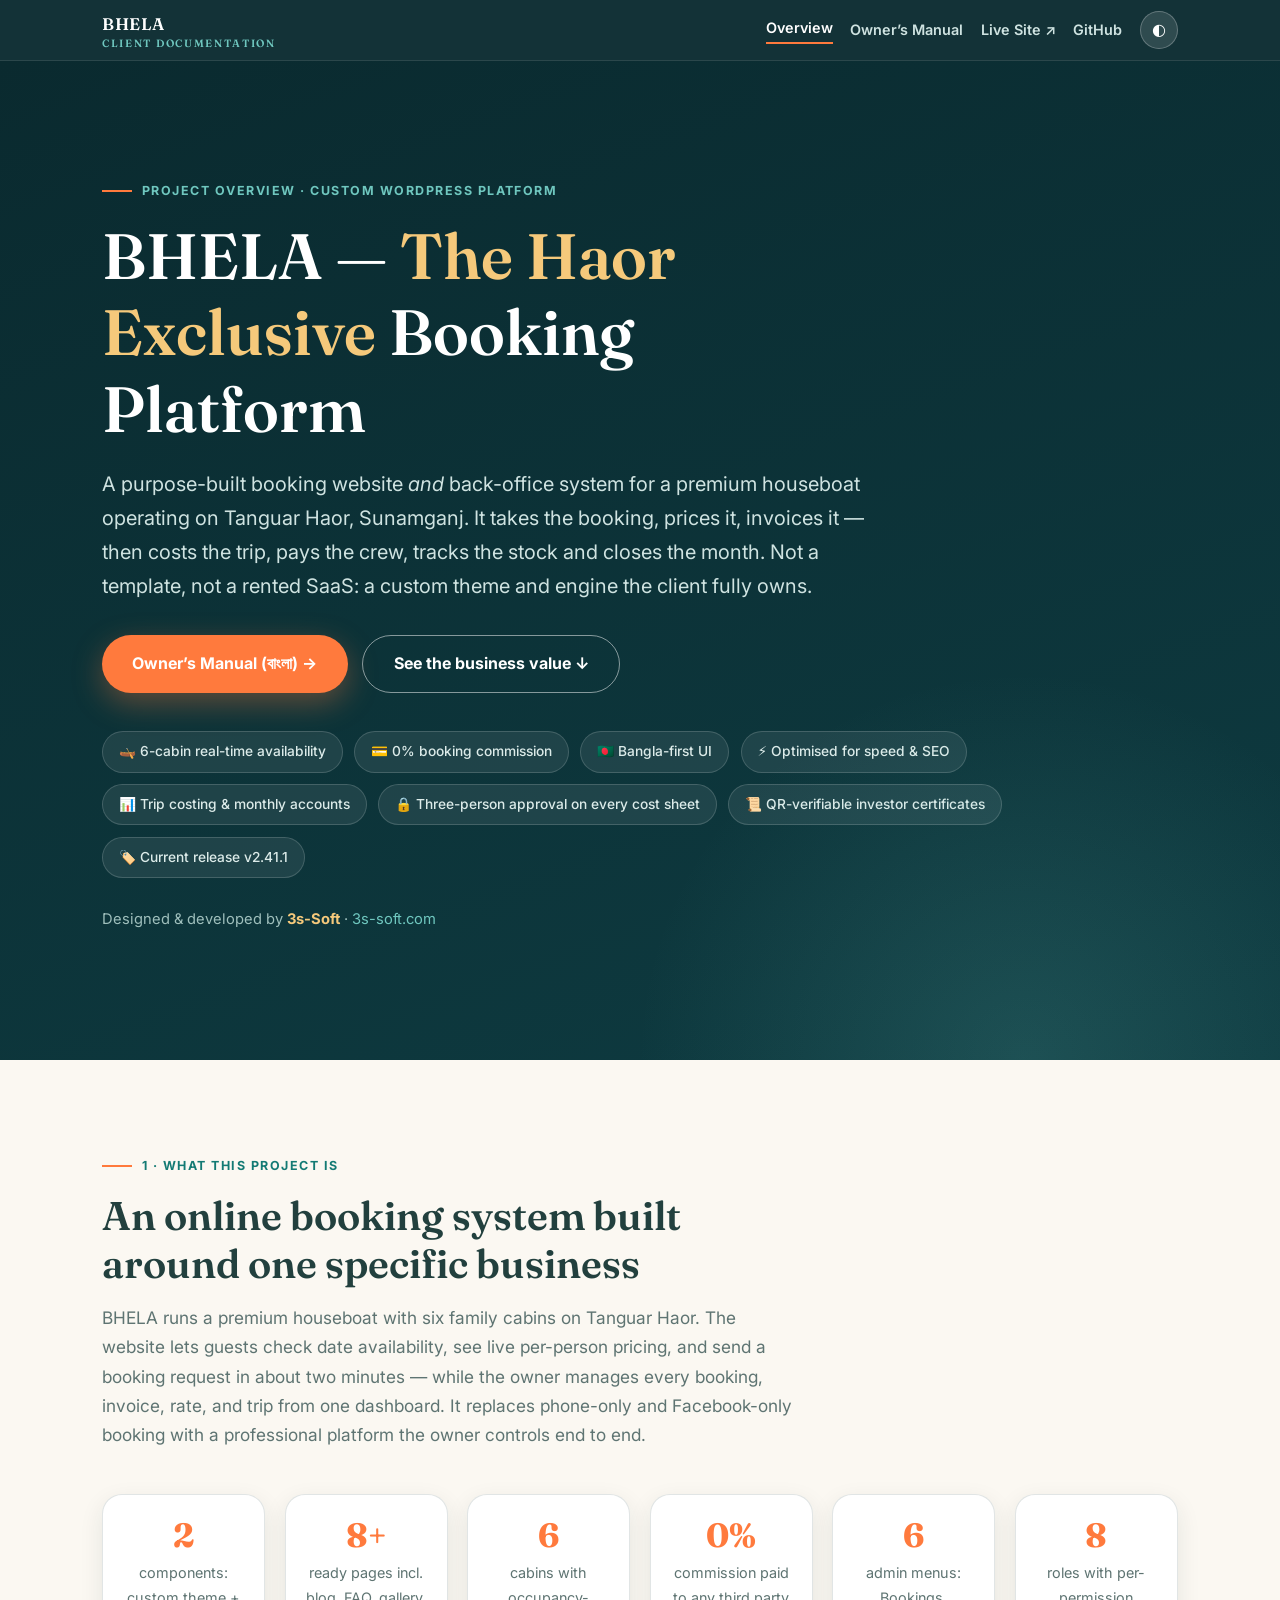
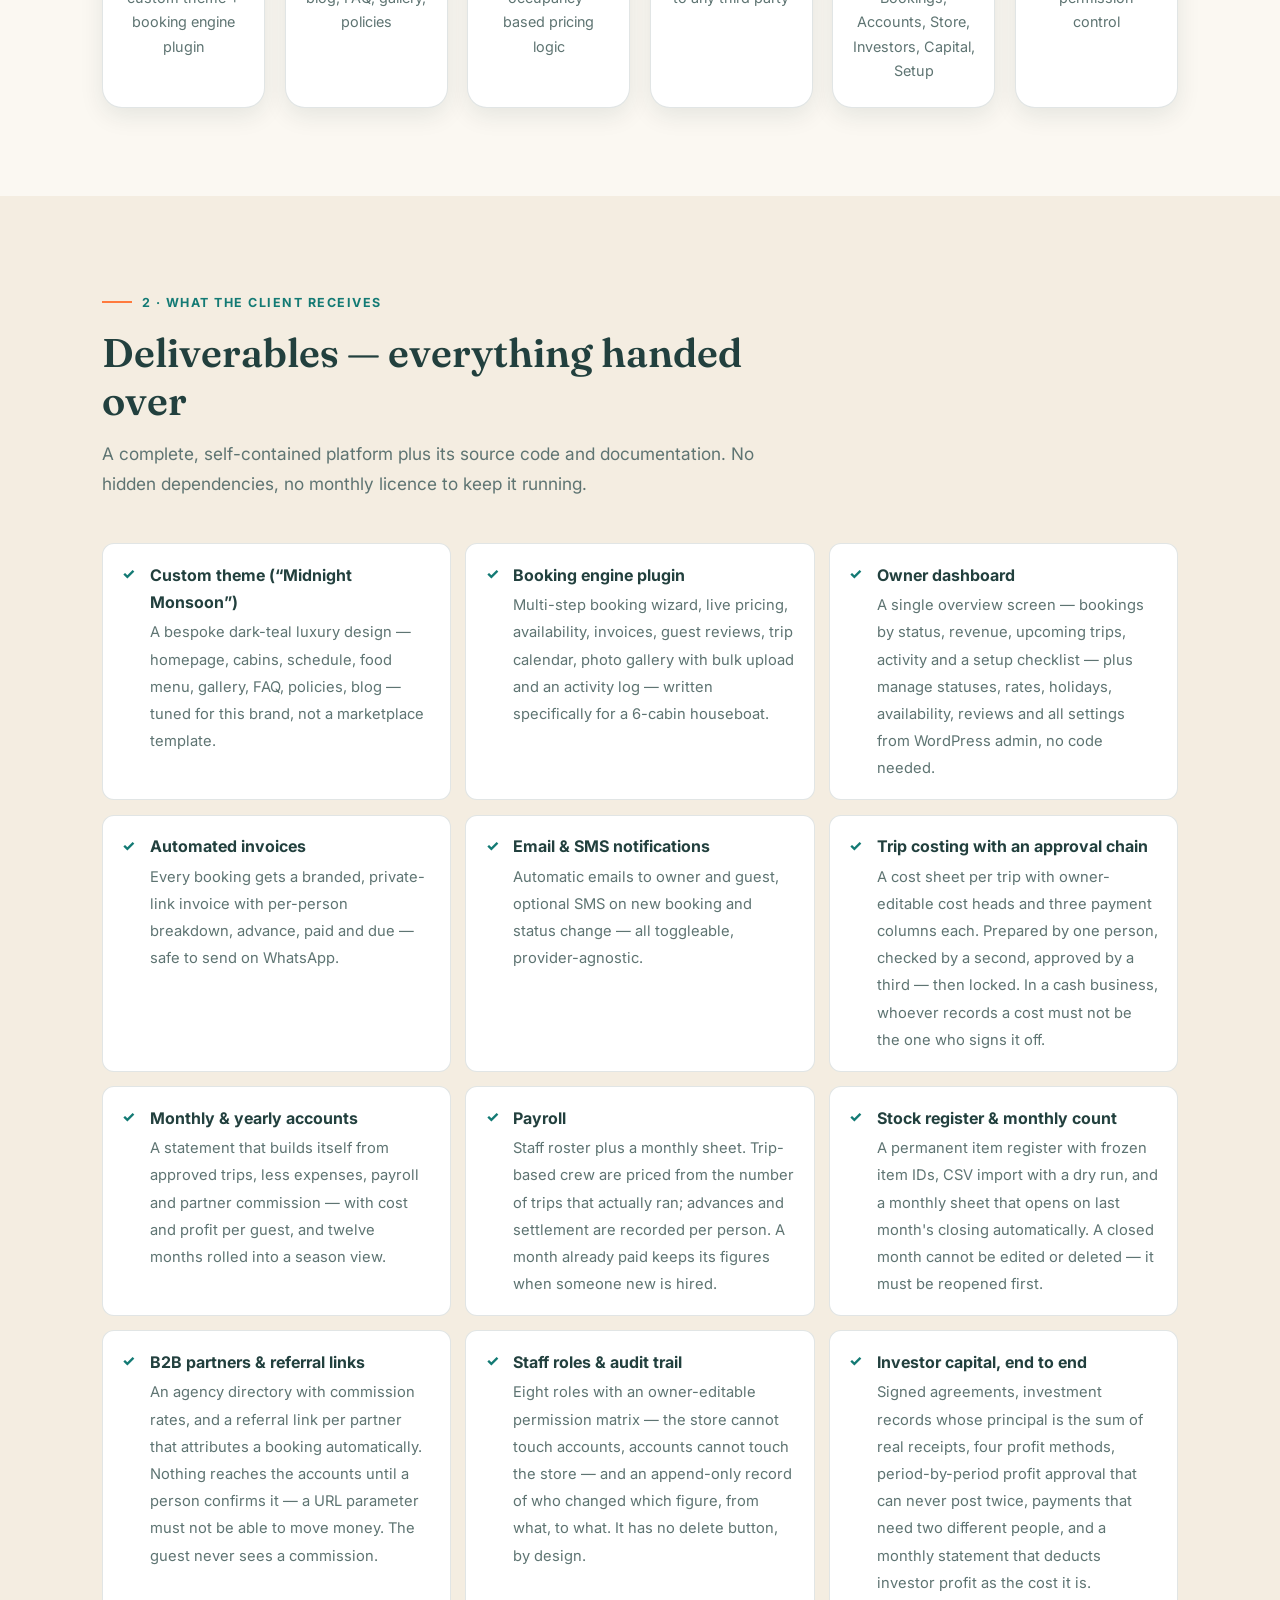
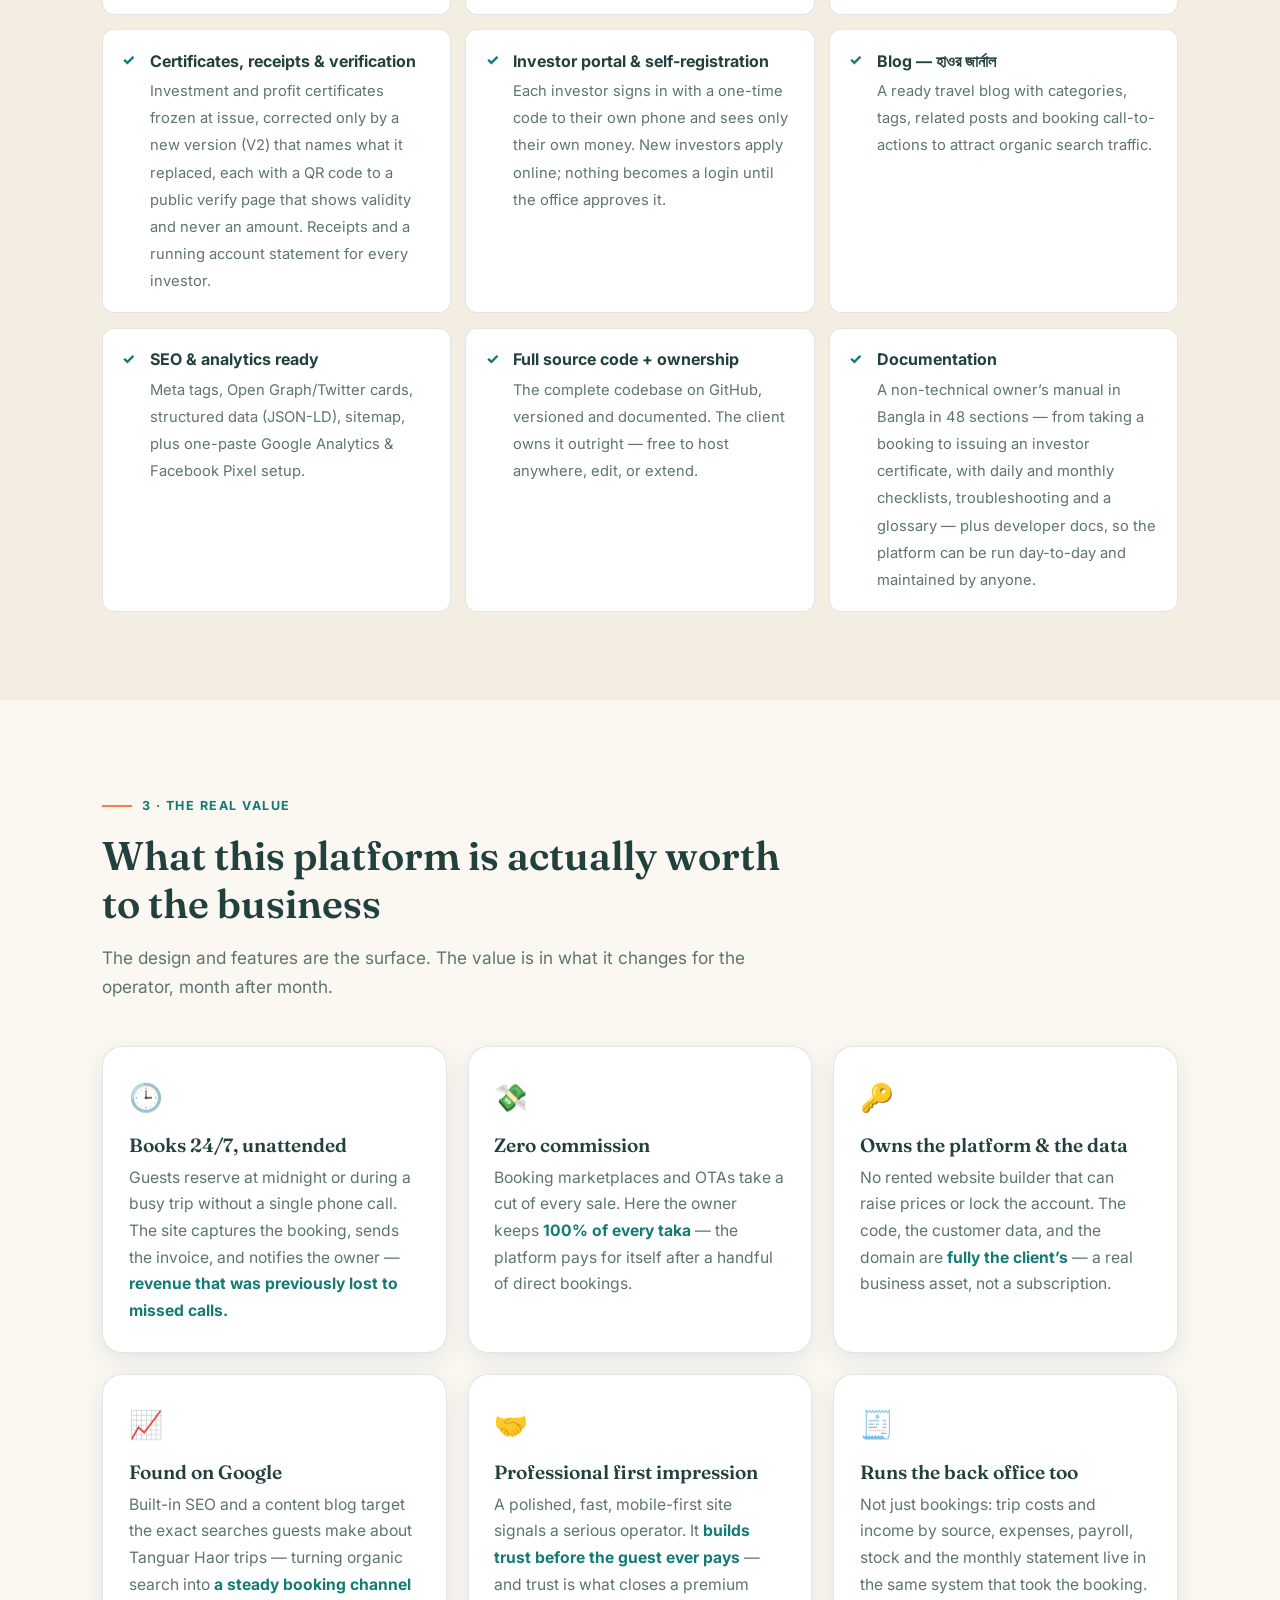
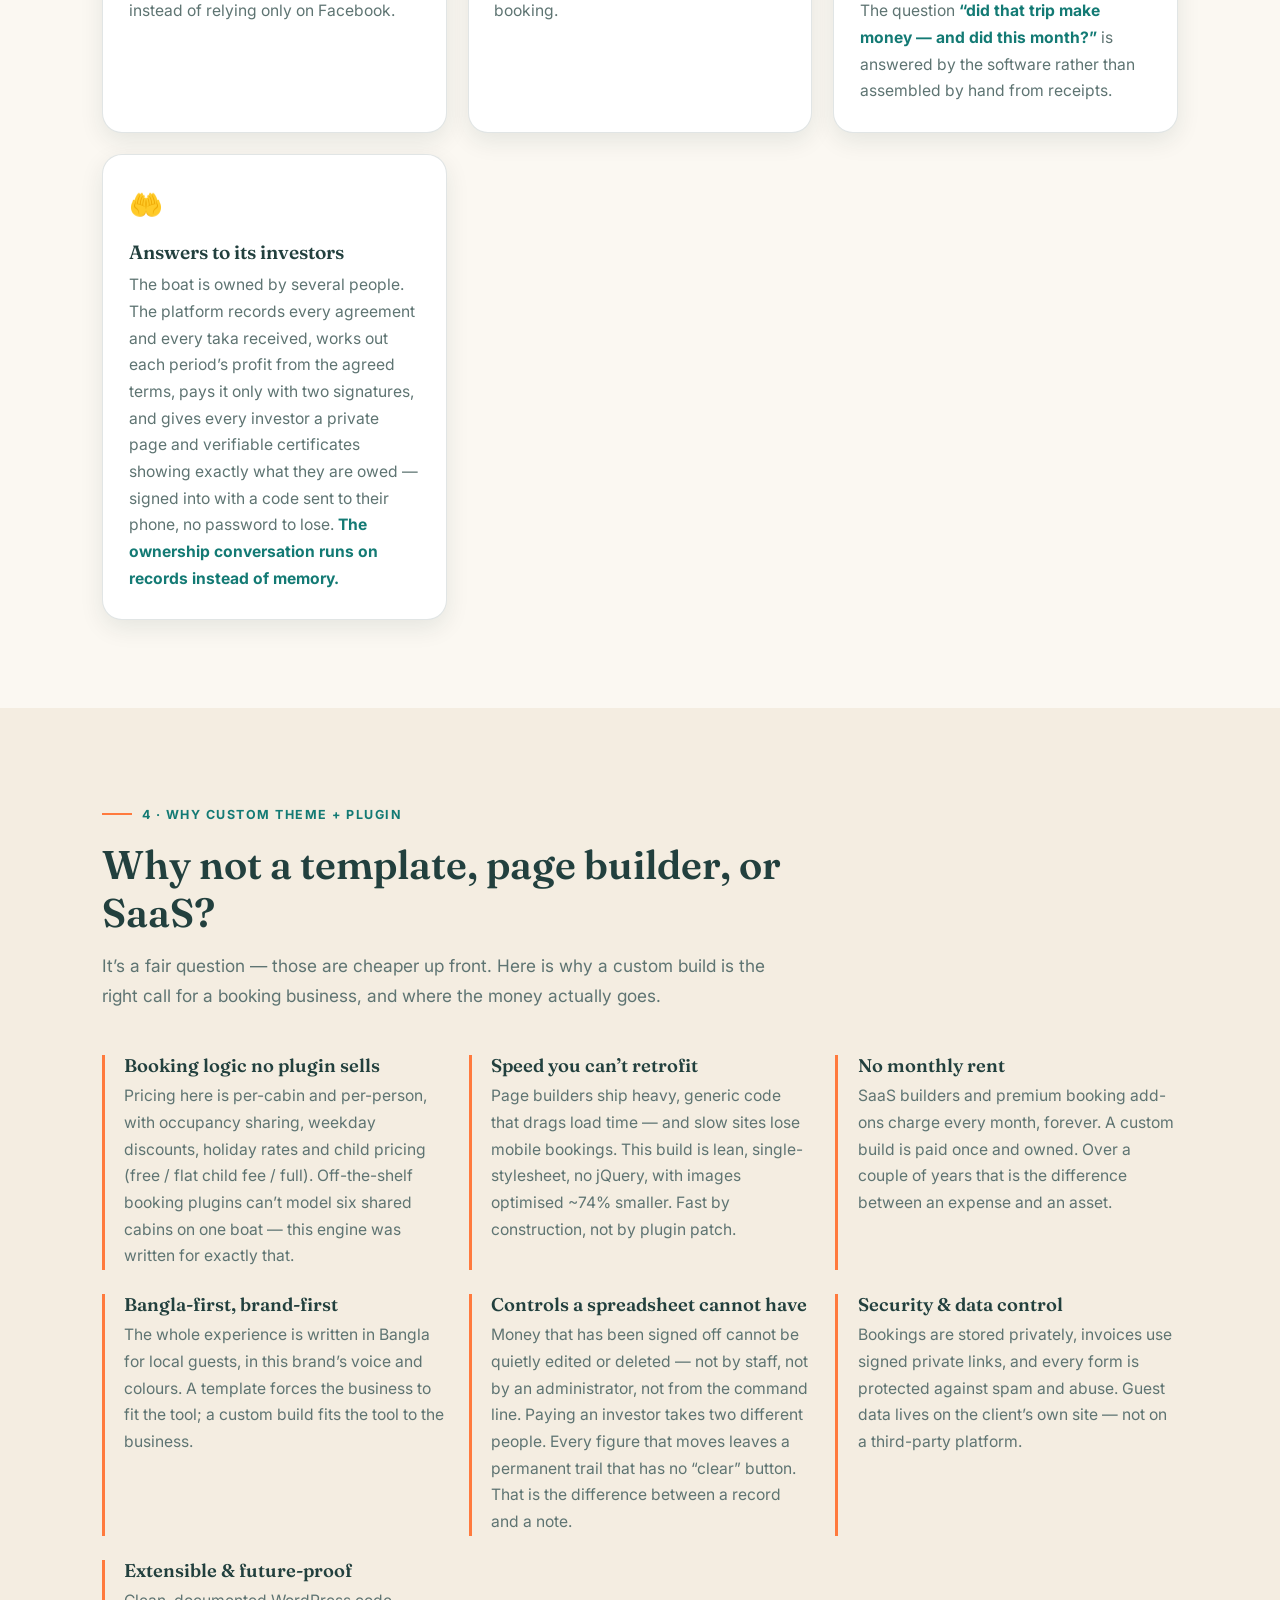
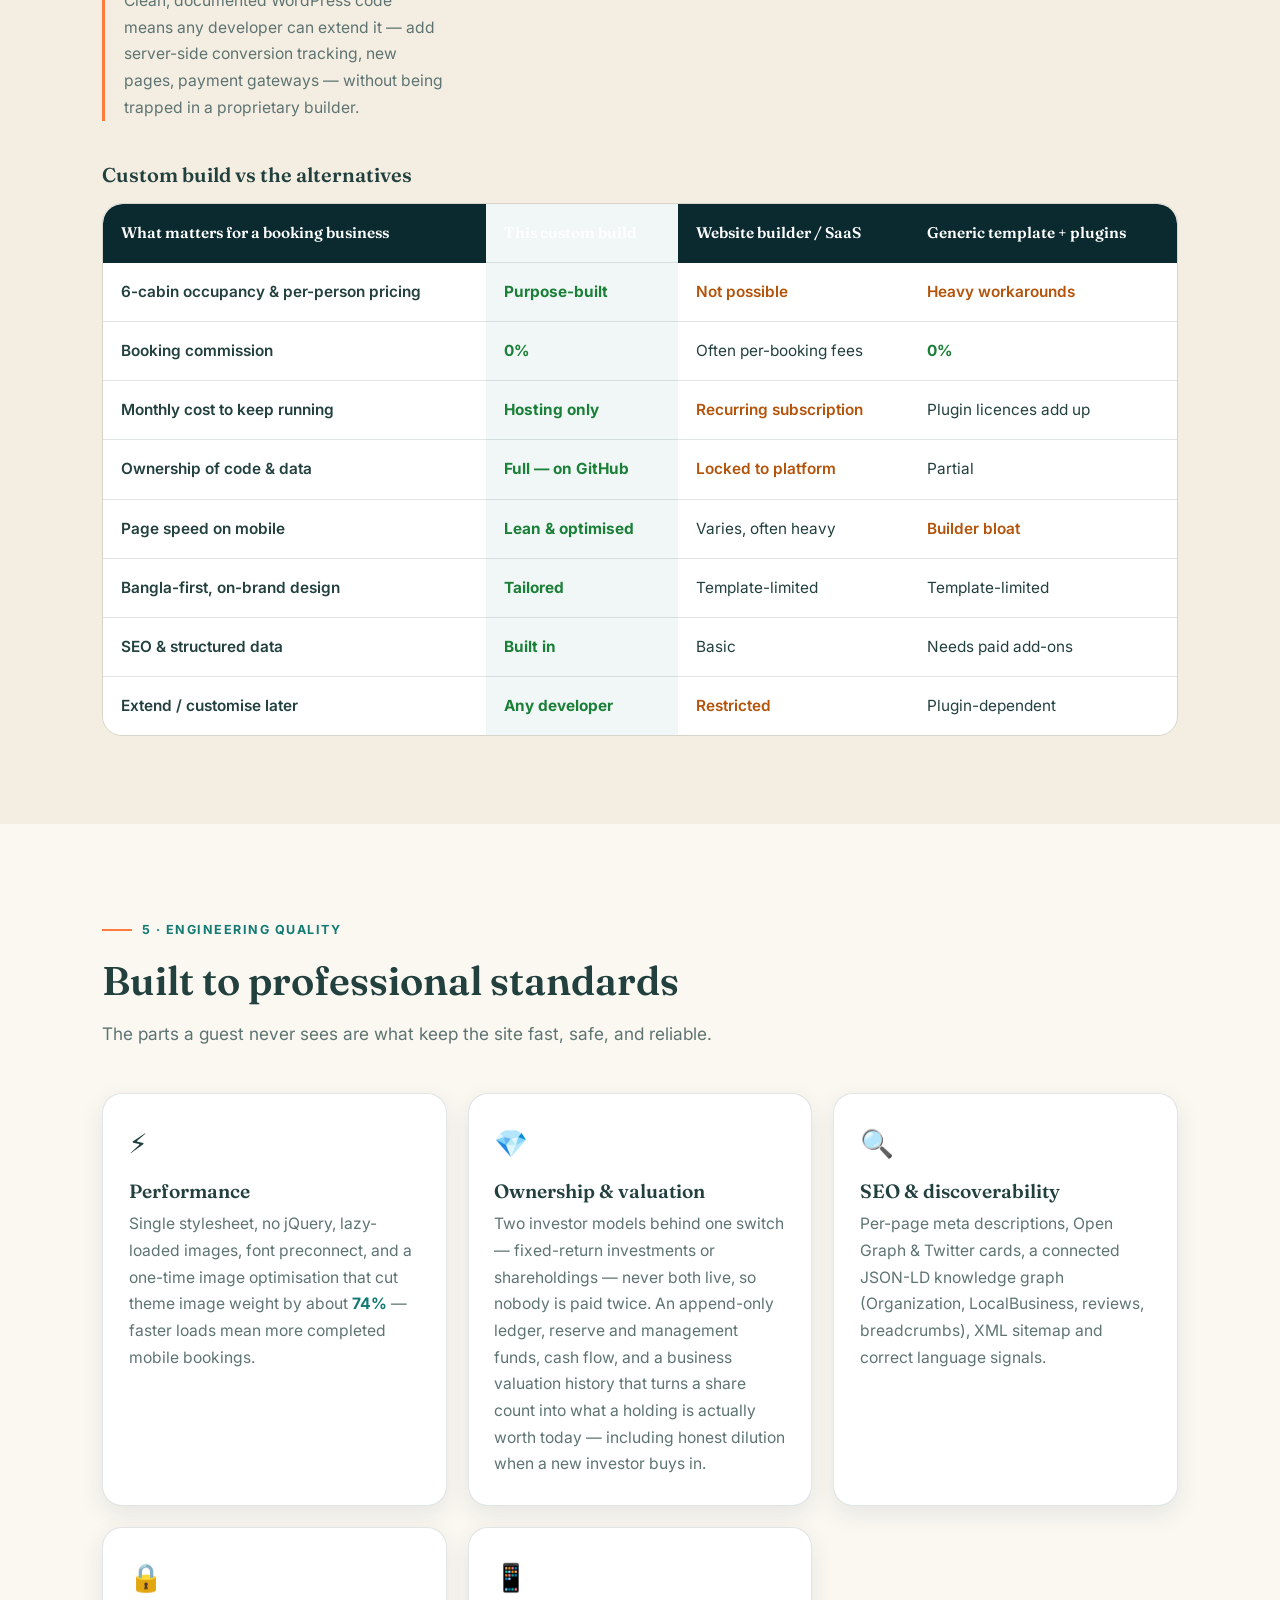
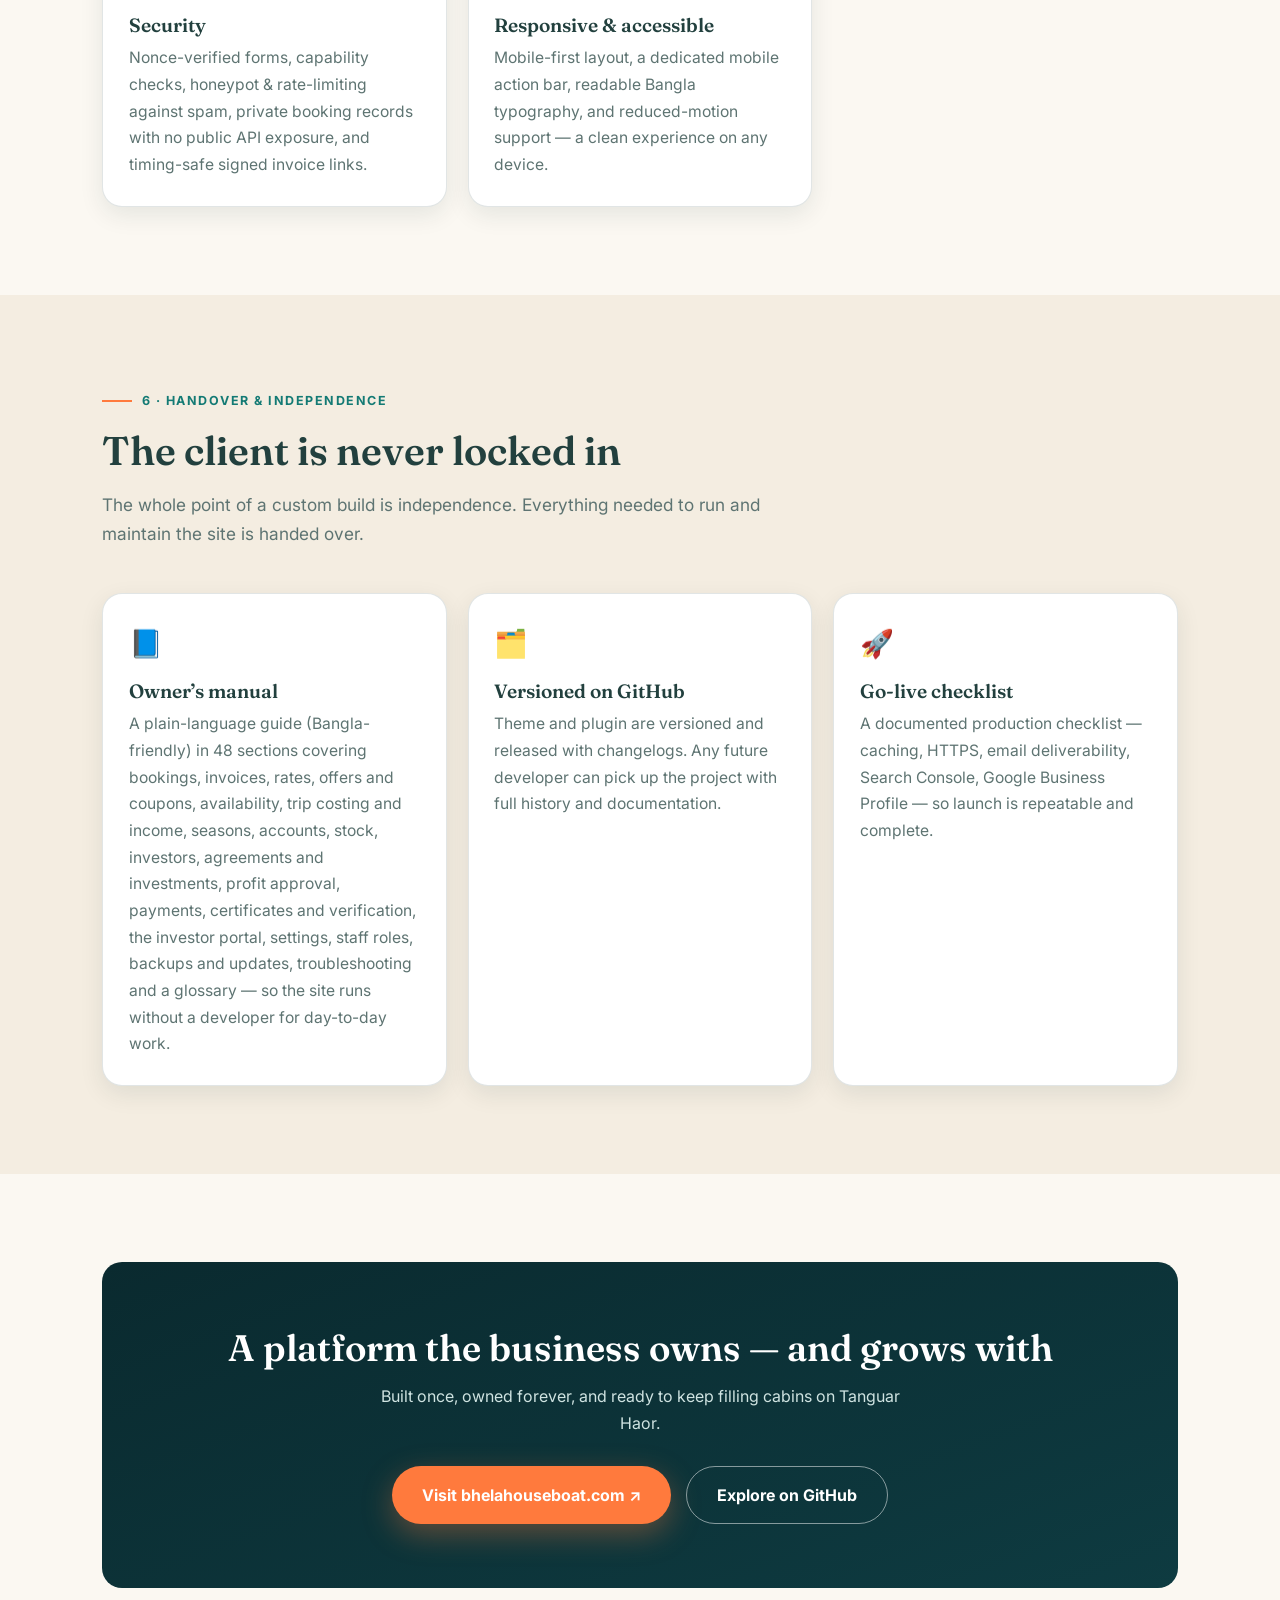
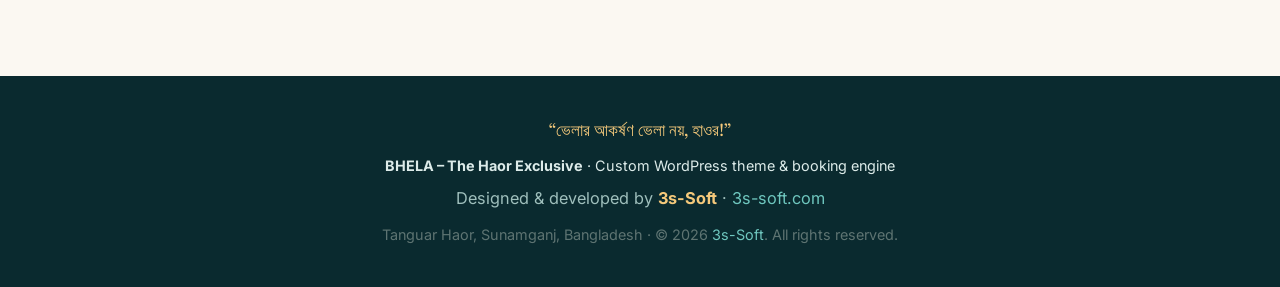
==== commit e456eebc: "docs: the client manual covers v2.41.1 end to end The Bangla owner's manual grows from 36 to 48 sect" ====
--- a/index.html
+++ b/index.html
@@ -4,7 +4,7 @@
 <meta charset="utf-8">
 <meta name="viewport" content="width=device-width, initial-scale=1">
 <title>BHELA – The Haor Exclusive · Custom Houseboat Booking Platform</title>
-<meta name="description" content="BHELA – The Haor Exclusive: a custom WordPress booking platform and back-office system for a premium Tanguar Haor houseboat — bookings, invoices, trip costing, monthly accounts, payroll, stock and B2B partners.">
+<meta name="description" content="BHELA – The Haor Exclusive: a custom WordPress booking platform and back-office system for a premium Tanguar Haor houseboat — bookings, invoices, trip costing, monthly accounts, payroll, stock, B2B partners, and investor capital — agreements, profit approval, two-signature payments and verifiable certificates.">
 <link rel="preconnect" href="https://fonts.googleapis.com">
 <link rel="preconnect" href="https://fonts.gstatic.com" crossorigin>
 <link href="https://fonts.googleapis.com/css2?family=Fraunces:opsz,wght@9..144,500;9..144,600;9..144,700&family=Inter:wght@400;500;600;700&display=swap" rel="stylesheet">
@@ -162,6 +162,8 @@
   .card,.deliver__item,.mini{padding:1.2rem}
   .band{padding:2.2rem 1.1rem}
 }
+/* the topbar's padding shorthand was zeroing .wrap's side gutter */
+.topbar__in{padding-inline:clamp(1.1rem,4vw,2rem)}
 </style>
 </head>
 <body>
@@ -184,8 +186,8 @@
     <h1>BHELA — <em>The Haor Exclusive</em> Booking Platform</h1>
     <p>A purpose-built booking website <em>and</em> back-office system for a premium houseboat operating on Tanguar Haor, Sunamganj. It takes the booking, prices it, invoices it — then costs the trip, pays the crew, tracks the stock and closes the month. Not a template, not a rented SaaS: a custom theme and engine the client fully owns.</p>
     <div class="hero__cta">
-      <a class="btn btn--cta" href="#value">See the business value ↓</a>
-      <a class="btn btn--ghost" href="https://github.com/shauncuier/BhelaHouseBoatWP">View the repository</a>
+      <a class="btn btn--cta" href="manual.html">Owner’s Manual (বাংলা) →</a>
+      <a class="btn btn--ghost" href="#value">See the business value ↓</a>
     </div>
     <div class="hero__meta">
       <span class="chip">🛶 6-cabin real-time availability</span>
@@ -194,6 +196,8 @@
       <span class="chip">⚡ Optimised for speed &amp; SEO</span>
       <span class="chip">📊 Trip costing &amp; monthly accounts</span>
       <span class="chip">🔒 Three-person approval on every cost sheet</span>
+      <span class="chip">📜 QR-verifiable investor certificates</span>
+      <span class="chip">🏷️ Current release v2.41.1</span>
     </div>
     <p style="margin-top:1.8rem;font-size:.92rem;color:#9FBFBC">
       Designed &amp; developed by
@@ -216,8 +220,8 @@
       <div class="stat"><b>8+</b><span>ready pages incl. blog, FAQ, gallery, policies</span></div>
       <div class="stat"><b>6</b><span>cabins with occupancy-based pricing logic</span></div>
       <div class="stat"><b>0%</b><span>commission paid to any third party</span></div>
-      <div class="stat"><b>4</b><span>admin areas: Bookings, Accounts, Store, Setup</span></div>
-      <div class="stat"><b>6</b><span>staff roles with per-permission control</span></div>
+      <div class="stat"><b>6</b><span>admin menus: Bookings, Accounts, Store, Investors, Capital, Setup</span></div>
+      <div class="stat"><b>8</b><span>roles with per-permission control</span></div>
     </div>
   </div>
 </section>
@@ -241,11 +245,14 @@
       <div class="deliver__item"><span class="tick">✓</span><div><b>Payroll</b><span>Staff roster plus a monthly sheet. Trip-based crew are priced from the number of trips that actually ran; advances and settlement are recorded per person. A month already paid keeps its figures when someone new is hired.</span></div></div>
       <div class="deliver__item"><span class="tick">✓</span><div><b>Stock register &amp; monthly count</b><span>A permanent item register with frozen item IDs, CSV import with a dry run, and a monthly sheet that opens on last month's closing automatically. A closed month cannot be edited or deleted — it must be reopened first.</span></div></div>
       <div class="deliver__item"><span class="tick">✓</span><div><b>B2B partners &amp; referral links</b><span>An agency directory with commission rates, and a referral link per partner that attributes a booking automatically. Nothing reaches the accounts until a person confirms it — a URL parameter must not be able to move money. The guest never sees a commission.</span></div></div>
-      <div class="deliver__item"><span class="tick">✓</span><div><b>Staff roles &amp; audit trail</b><span>Six roles with an owner-editable permission matrix — the store cannot touch accounts, accounts cannot touch the store — and an append-only record of who changed which figure, from what, to what. It has no delete button, by design.</span></div></div>
+      <div class="deliver__item"><span class="tick">✓</span><div><b>Staff roles &amp; audit trail</b><span>Eight roles with an owner-editable permission matrix — the store cannot touch accounts, accounts cannot touch the store — and an append-only record of who changed which figure, from what, to what. It has no delete button, by design.</span></div></div>
+      <div class="deliver__item"><span class="tick">✓</span><div><b>Investor capital, end to end</b><span>Signed agreements, investment records whose principal is the sum of real receipts, four profit methods, period-by-period profit approval that can never post twice, payments that need two different people, and a monthly statement that deducts investor profit as the cost it is.</span></div></div>
+      <div class="deliver__item"><span class="tick">✓</span><div><b>Certificates, receipts &amp; verification</b><span>Investment and profit certificates frozen at issue, corrected only by a new version (V2) that names what it replaced, each with a QR code to a public verify page that shows validity and never an amount. Receipts and a running account statement for every investor.</span></div></div>
+      <div class="deliver__item"><span class="tick">✓</span><div><b>Investor portal &amp; self-registration</b><span>Each investor signs in with a one-time code to their own phone and sees only their own money. New investors apply online; nothing becomes a login until the office approves it.</span></div></div>
       <div class="deliver__item"><span class="tick">✓</span><div><b>Blog — হাওর জার্নাল</b><span>A ready travel blog with categories, tags, related posts and booking call-to-actions to attract organic search traffic.</span></div></div>
       <div class="deliver__item"><span class="tick">✓</span><div><b>SEO &amp; analytics ready</b><span>Meta tags, Open Graph/Twitter cards, structured data (JSON-LD), sitemap, plus one-paste Google Analytics &amp; Facebook Pixel setup.</span></div></div>
       <div class="deliver__item"><span class="tick">✓</span><div><b>Full source code + ownership</b><span>The complete codebase on GitHub, versioned and documented. The client owns it outright — free to host anywhere, edit, or extend.</span></div></div>
-      <div class="deliver__item"><span class="tick">✓</span><div><b>Documentation</b><span>A non-technical owner’s manual in Bangla covering all 28 areas — from taking a booking to closing a stock month — plus developer docs, so the platform can be run day-to-day and maintained by anyone.</span></div></div>
+      <div class="deliver__item"><span class="tick">✓</span><div><b>Documentation</b><span>A non-technical owner’s manual in Bangla in 48 sections — from taking a booking to issuing an investor certificate, with daily and monthly checklists, troubleshooting and a glossary — plus developer docs, so the platform can be run day-to-day and maintained by anyone.</span></div></div>
     </div>
   </div>
 </section>
@@ -265,7 +272,7 @@
       <div class="card"><span class="card__icon">📈</span><h3>Found on Google</h3><p>Built-in SEO and a content blog target the exact searches guests make about Tanguar Haor trips — turning organic search into <strong>a steady booking channel</strong> instead of relying only on Facebook.</p></div>
       <div class="card"><span class="card__icon">🤝</span><h3>Professional first impression</h3><p>A polished, fast, mobile-first site signals a serious operator. It <strong>builds trust before the guest ever pays</strong> — and trust is what closes a premium booking.</p></div>
       <div class="card"><span class="card__icon">🧾</span><h3>Runs the back office too</h3><p>Not just bookings: trip costs and income by source, expenses, payroll, stock and the monthly statement live in the same system that took the booking. The question <strong>“did that trip make money — and did this month?”</strong> is answered by the software rather than assembled by hand from receipts.</p></div>
-      <div class="card"><span class="card__icon">🤲</span><h3>Answers to its investors</h3><p>The boat is owned by several people. The platform tracks shareholdings, distributes each month’s profit by share, and gives every investor a private page showing what they are owed and what their stake is now worth — signed into with a code sent to their phone, no password to lose. <strong>The ownership conversation runs on records instead of memory.</strong></p></div>
+      <div class="card"><span class="card__icon">🤲</span><h3>Answers to its investors</h3><p>The boat is owned by several people. The platform records every agreement and every taka received, works out each period’s profit from the agreed terms, pays it only with two signatures, and gives every investor a private page and verifiable certificates showing exactly what they are owed — signed into with a code sent to their phone, no password to lose. <strong>The ownership conversation runs on records instead of memory.</strong></p></div>
     </div>
   </div>
 </section>
@@ -319,7 +326,7 @@
     </div>
     <div class="grid grid--2">
       <div class="card"><span class="card__icon">⚡</span><h3>Performance</h3><p>Single stylesheet, no jQuery, lazy-loaded images, font preconnect, and a one-time image optimisation that cut theme image weight by about <strong>74%</strong> — faster loads mean more completed mobile bookings.</p></div>
-      <div class="card"><span class="card__icon">💎</span><h3>Ownership &amp; valuation</h3><p>An investor register with shareholdings, monthly profit distribution by share, an append-only ledger, reserve and management funds, cash flow, and a business valuation history that turns a share count into what a holding is actually worth today — including honest dilution when a new investor buys in.</p></div>
+      <div class="card"><span class="card__icon">💎</span><h3>Ownership &amp; valuation</h3><p>Two investor models behind one switch — fixed-return investments or shareholdings — never both live, so nobody is paid twice. An append-only ledger, reserve and management funds, cash flow, and a business valuation history that turns a share count into what a holding is actually worth today — including honest dilution when a new investor buys in.</p></div>
       <div class="card"><span class="card__icon">🔍</span><h3>SEO &amp; discoverability</h3><p>Per-page meta descriptions, Open Graph &amp; Twitter cards, a connected JSON-LD knowledge graph (Organization, LocalBusiness, reviews, breadcrumbs), XML sitemap and correct language signals.</p></div>
       <div class="card"><span class="card__icon">🔒</span><h3>Security</h3><p>Nonce-verified forms, capability checks, honeypot &amp; rate-limiting against spam, private booking records with no public API exposure, and timing-safe signed invoice links.</p></div>
       <div class="card"><span class="card__icon">📱</span><h3>Responsive &amp; accessible</h3><p>Mobile-first layout, a dedicated mobile action bar, readable Bangla typography, and reduced-motion support — a clean experience on any device.</p></div>
@@ -336,7 +343,7 @@
       <p>The whole point of a custom build is independence. Everything needed to run and maintain the site is handed over.</p>
     </div>
     <div class="grid grid--3">
-      <div class="card"><span class="card__icon">📘</span><h3>Owner’s manual</h3><p>A plain-language guide (Bangla-friendly) in 36 sections covering bookings, invoices, rates, offers and coupons, availability, trip costing and income, seasons, accounts, stock, investors, valuation and the investor portal, email/SMS and settings — so the site runs without a developer for day-to-day work.</p></div>
+      <div class="card"><span class="card__icon">📘</span><h3>Owner’s manual</h3><p>A plain-language guide (Bangla-friendly) in 48 sections covering bookings, invoices, rates, offers and coupons, availability, trip costing and income, seasons, accounts, stock, investors, agreements and investments, profit approval, payments, certificates and verification, the investor portal, settings, staff roles, backups and updates, troubleshooting and a glossary — so the site runs without a developer for day-to-day work.</p></div>
       <div class="card"><span class="card__icon">🗂️</span><h3>Versioned on GitHub</h3><p>Theme and plugin are versioned and released with changelogs. Any future developer can pick up the project with full history and documentation.</p></div>
       <div class="card"><span class="card__icon">🚀</span><h3>Go-live checklist</h3><p>A documented production checklist — caching, HTTPS, email deliverability, Search Console, Google Business Profile — so launch is repeatable and complete.</p></div>
     </div>
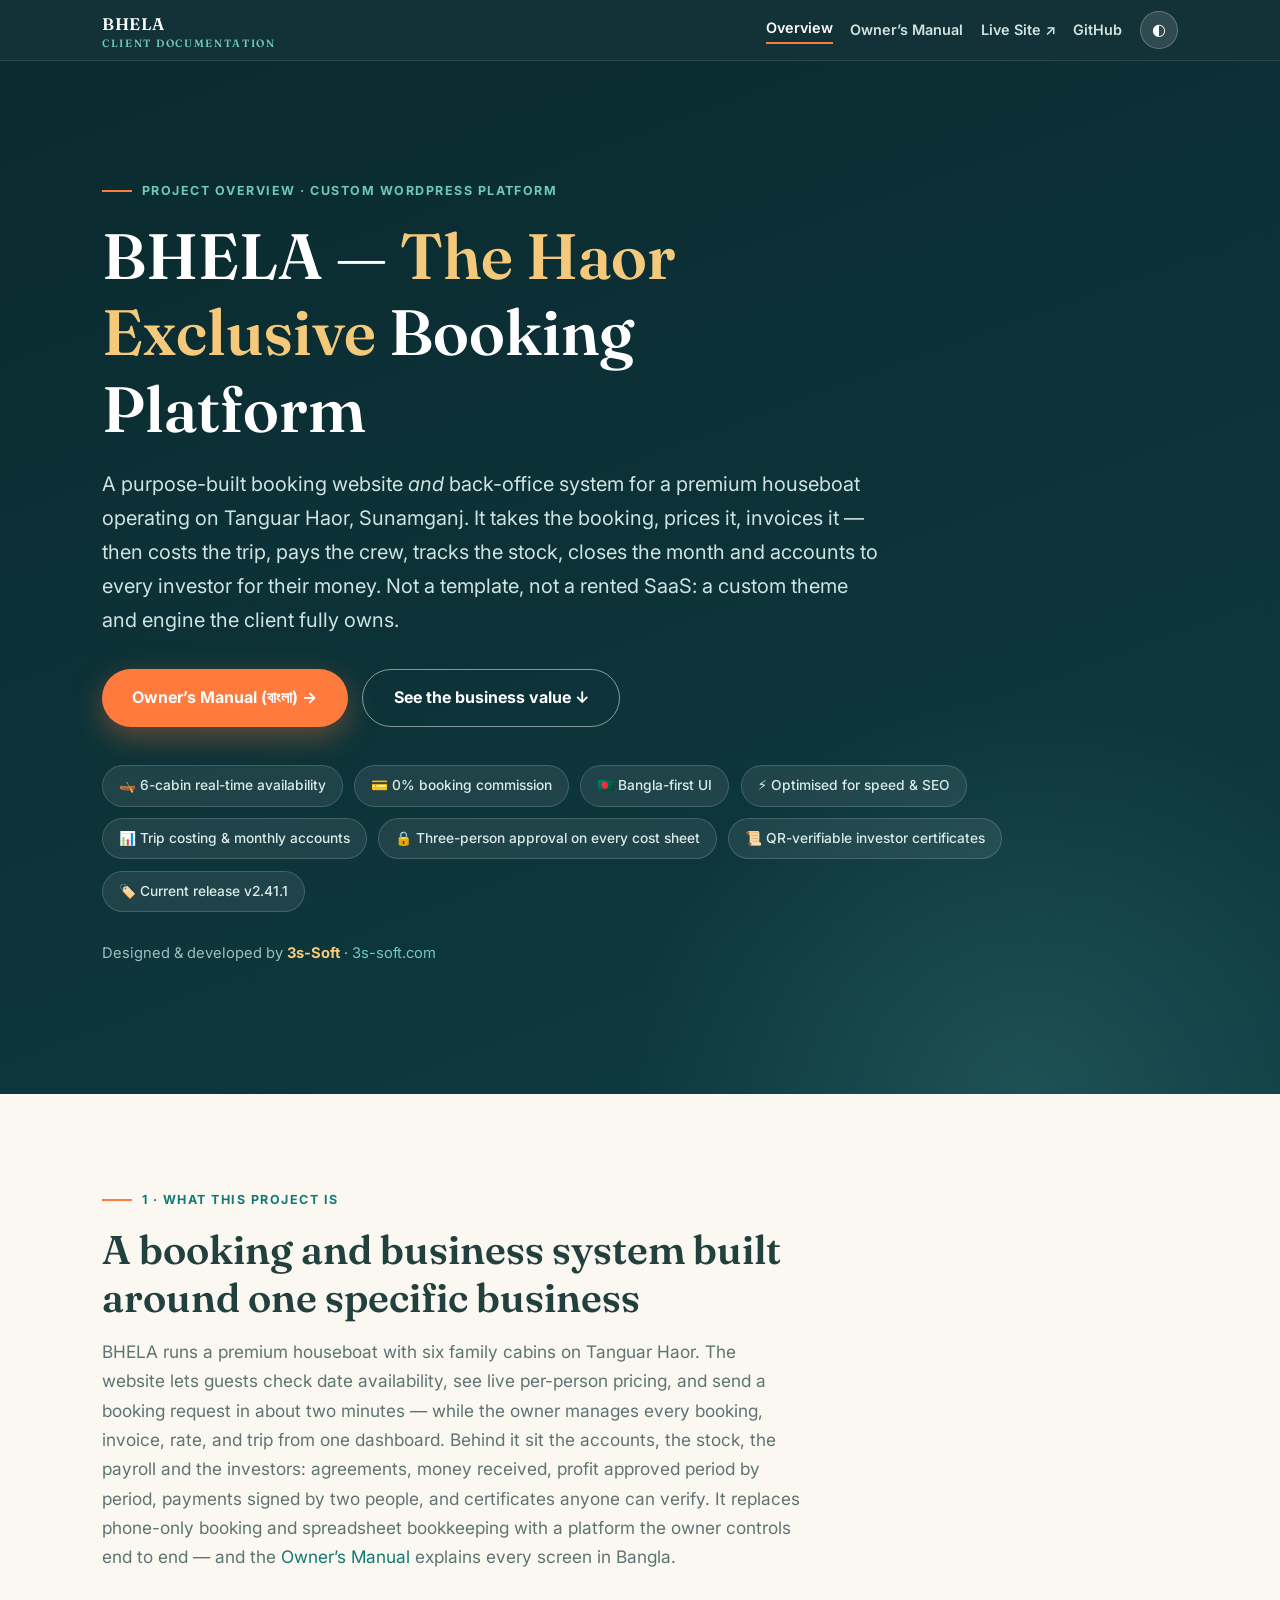
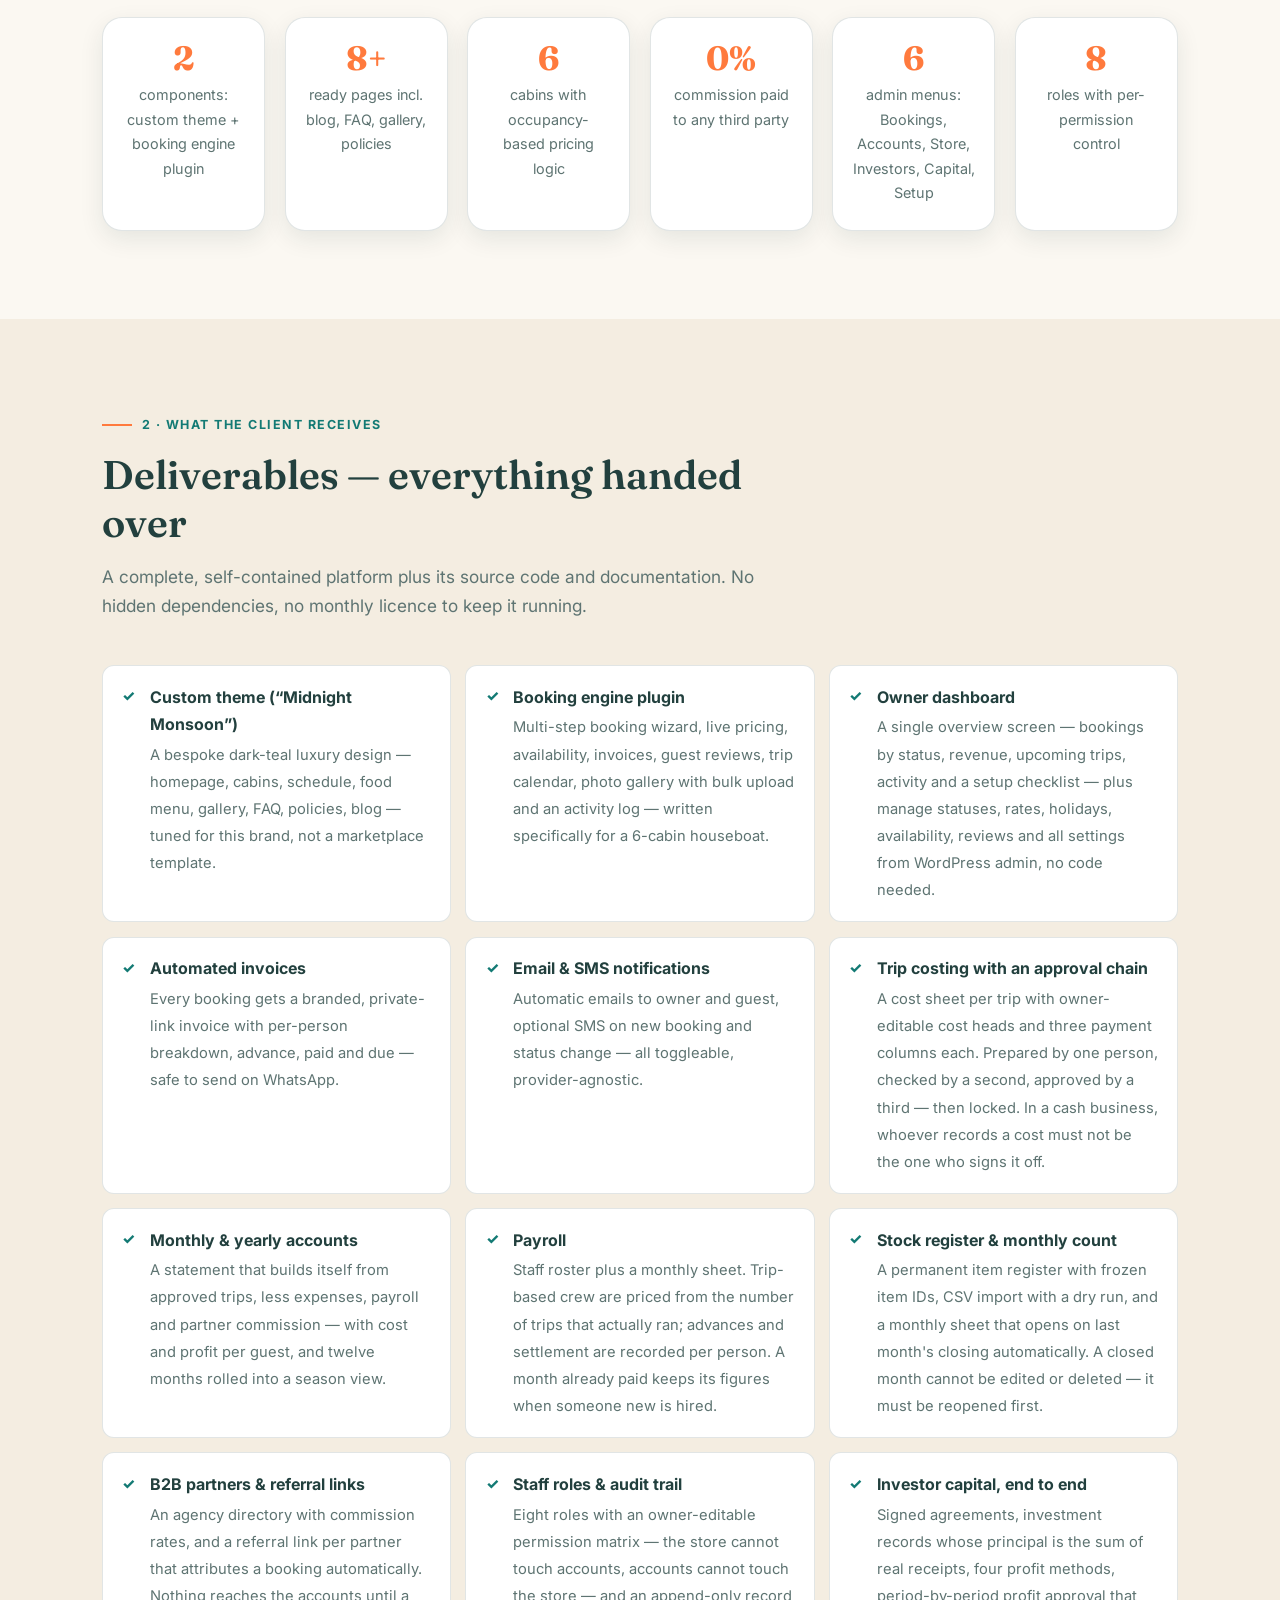
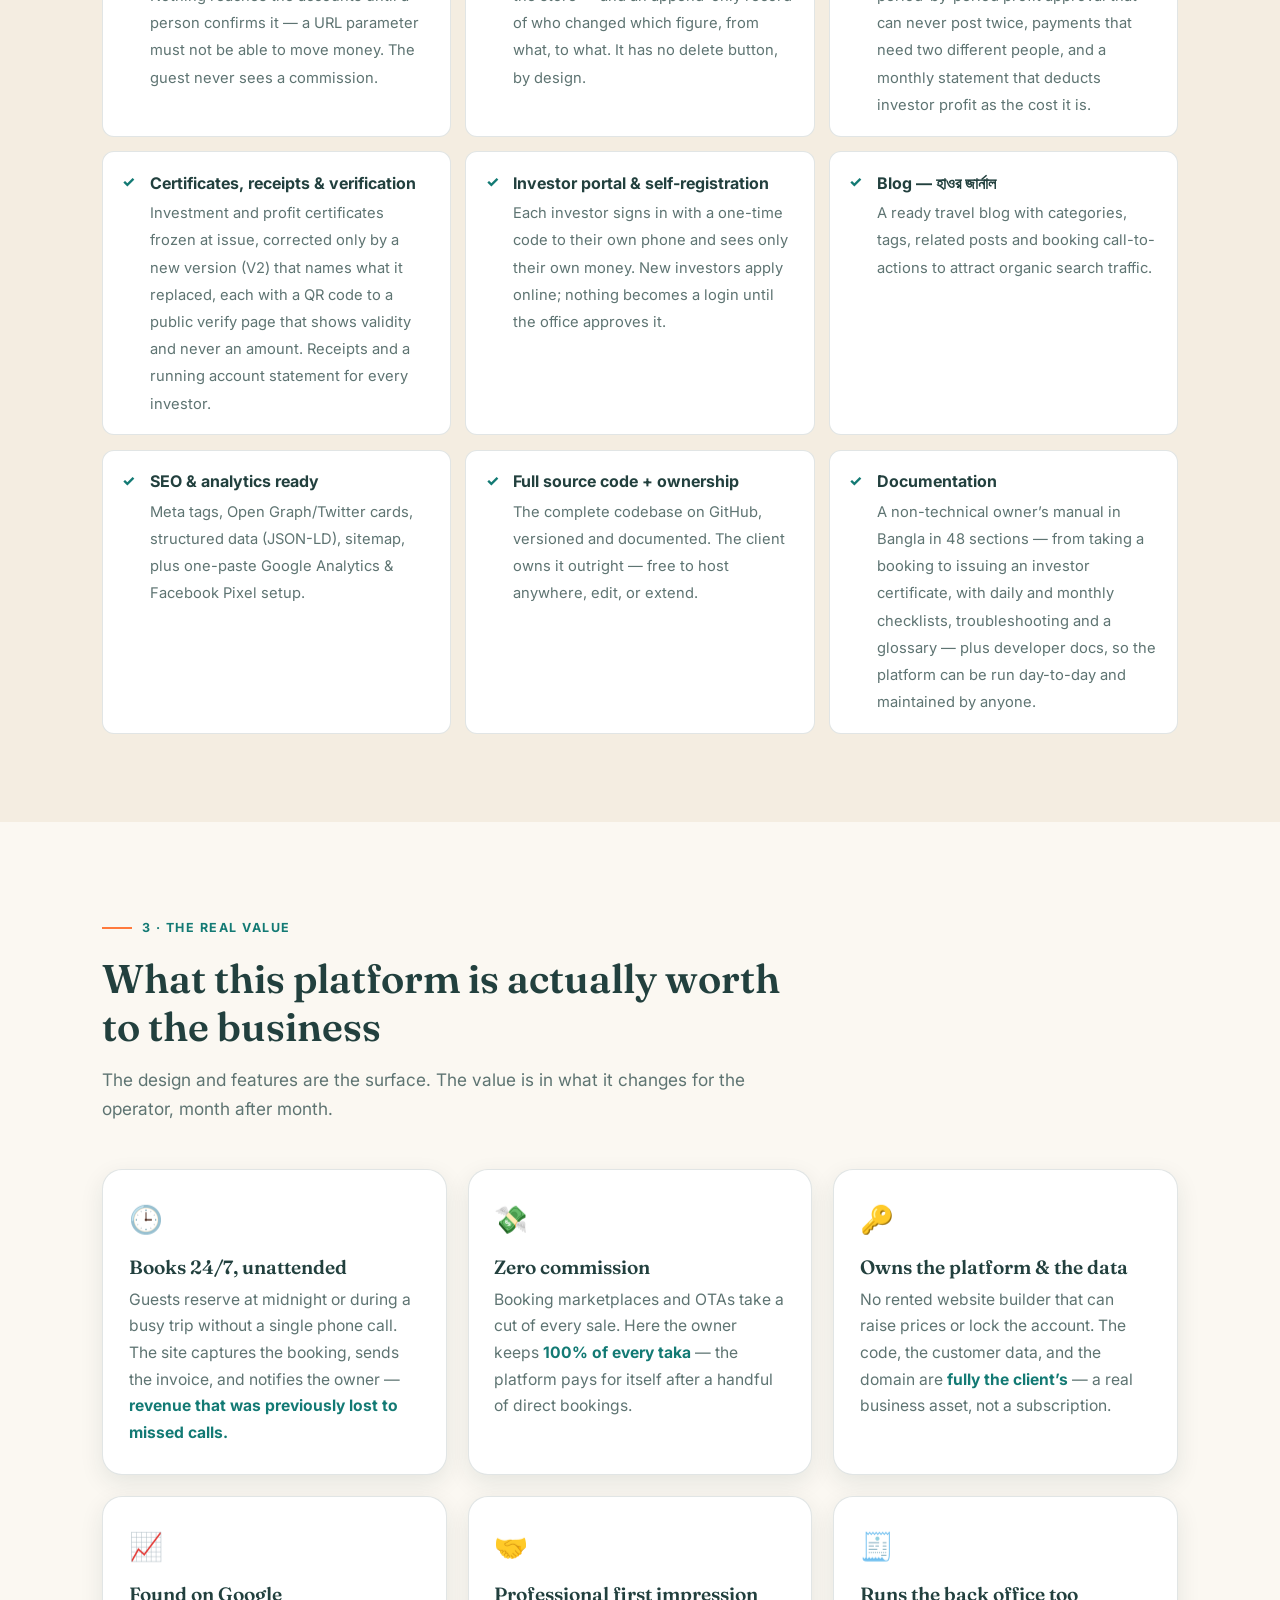
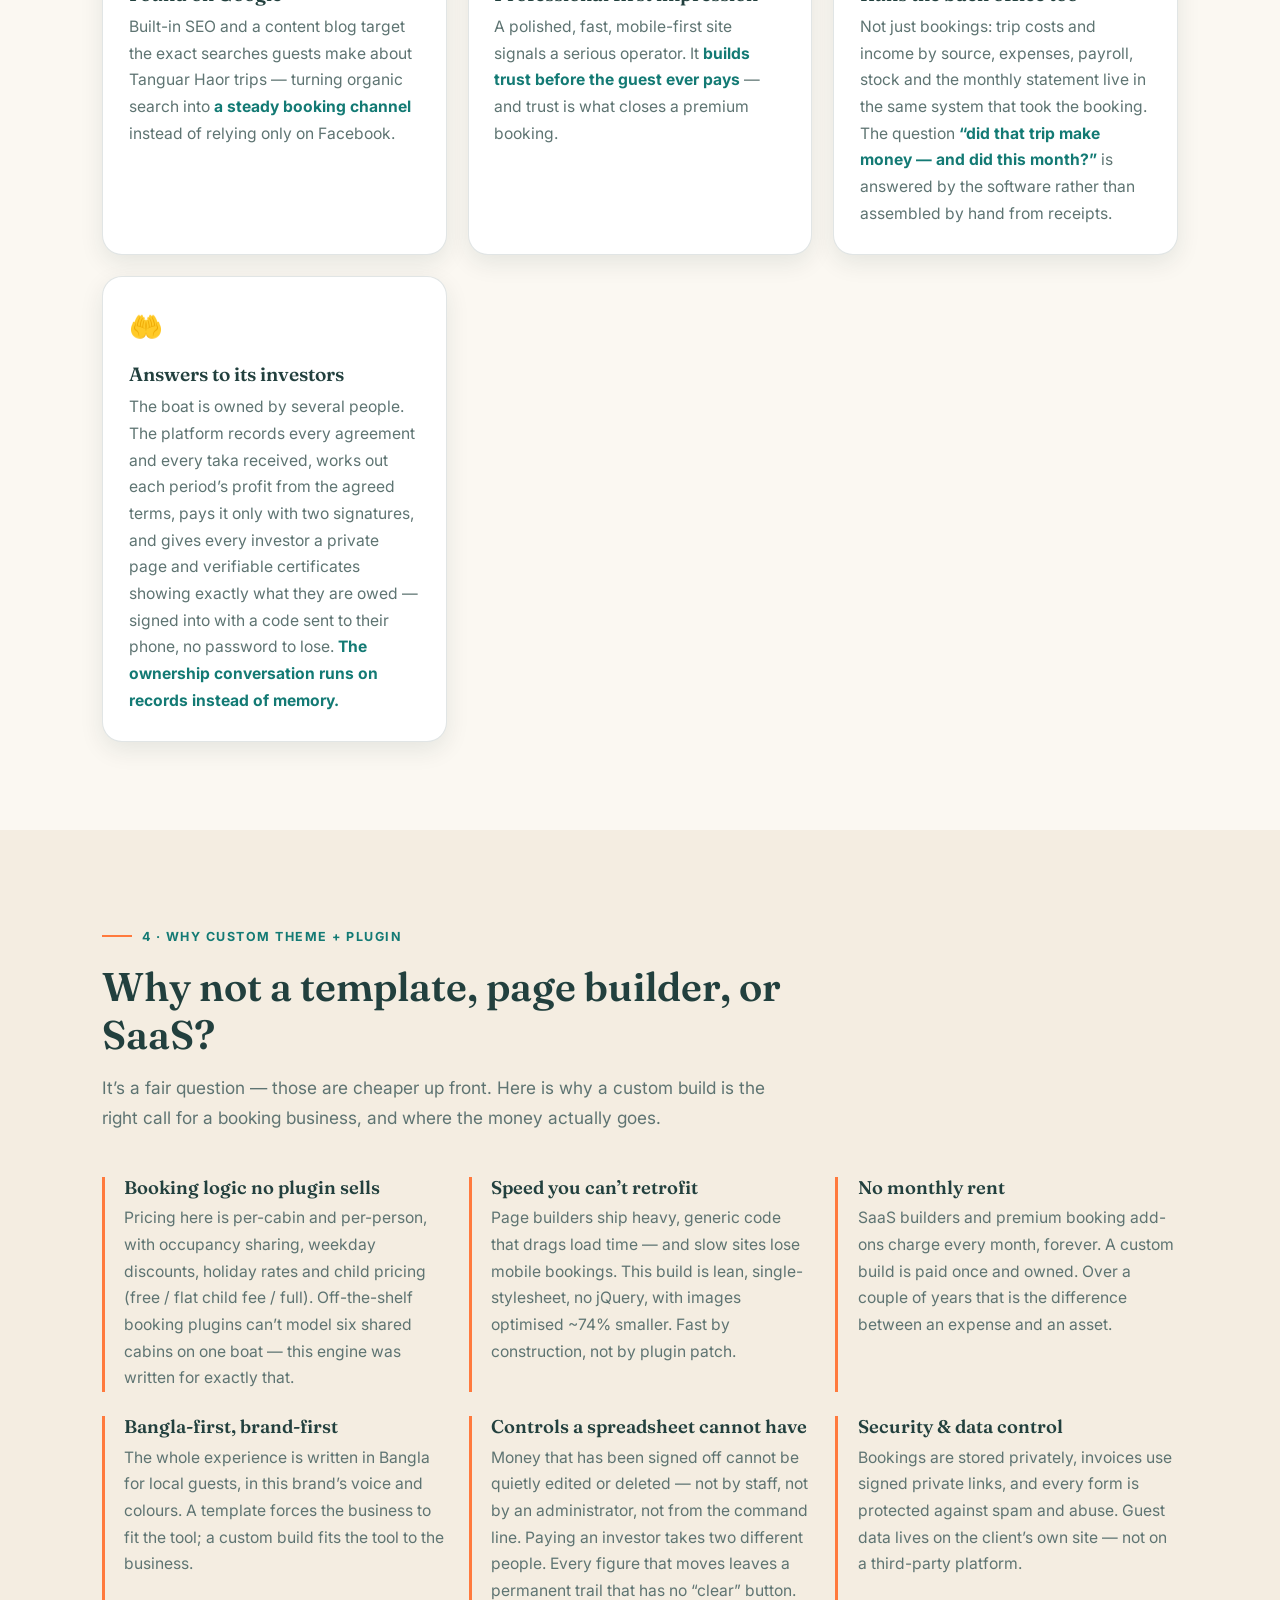
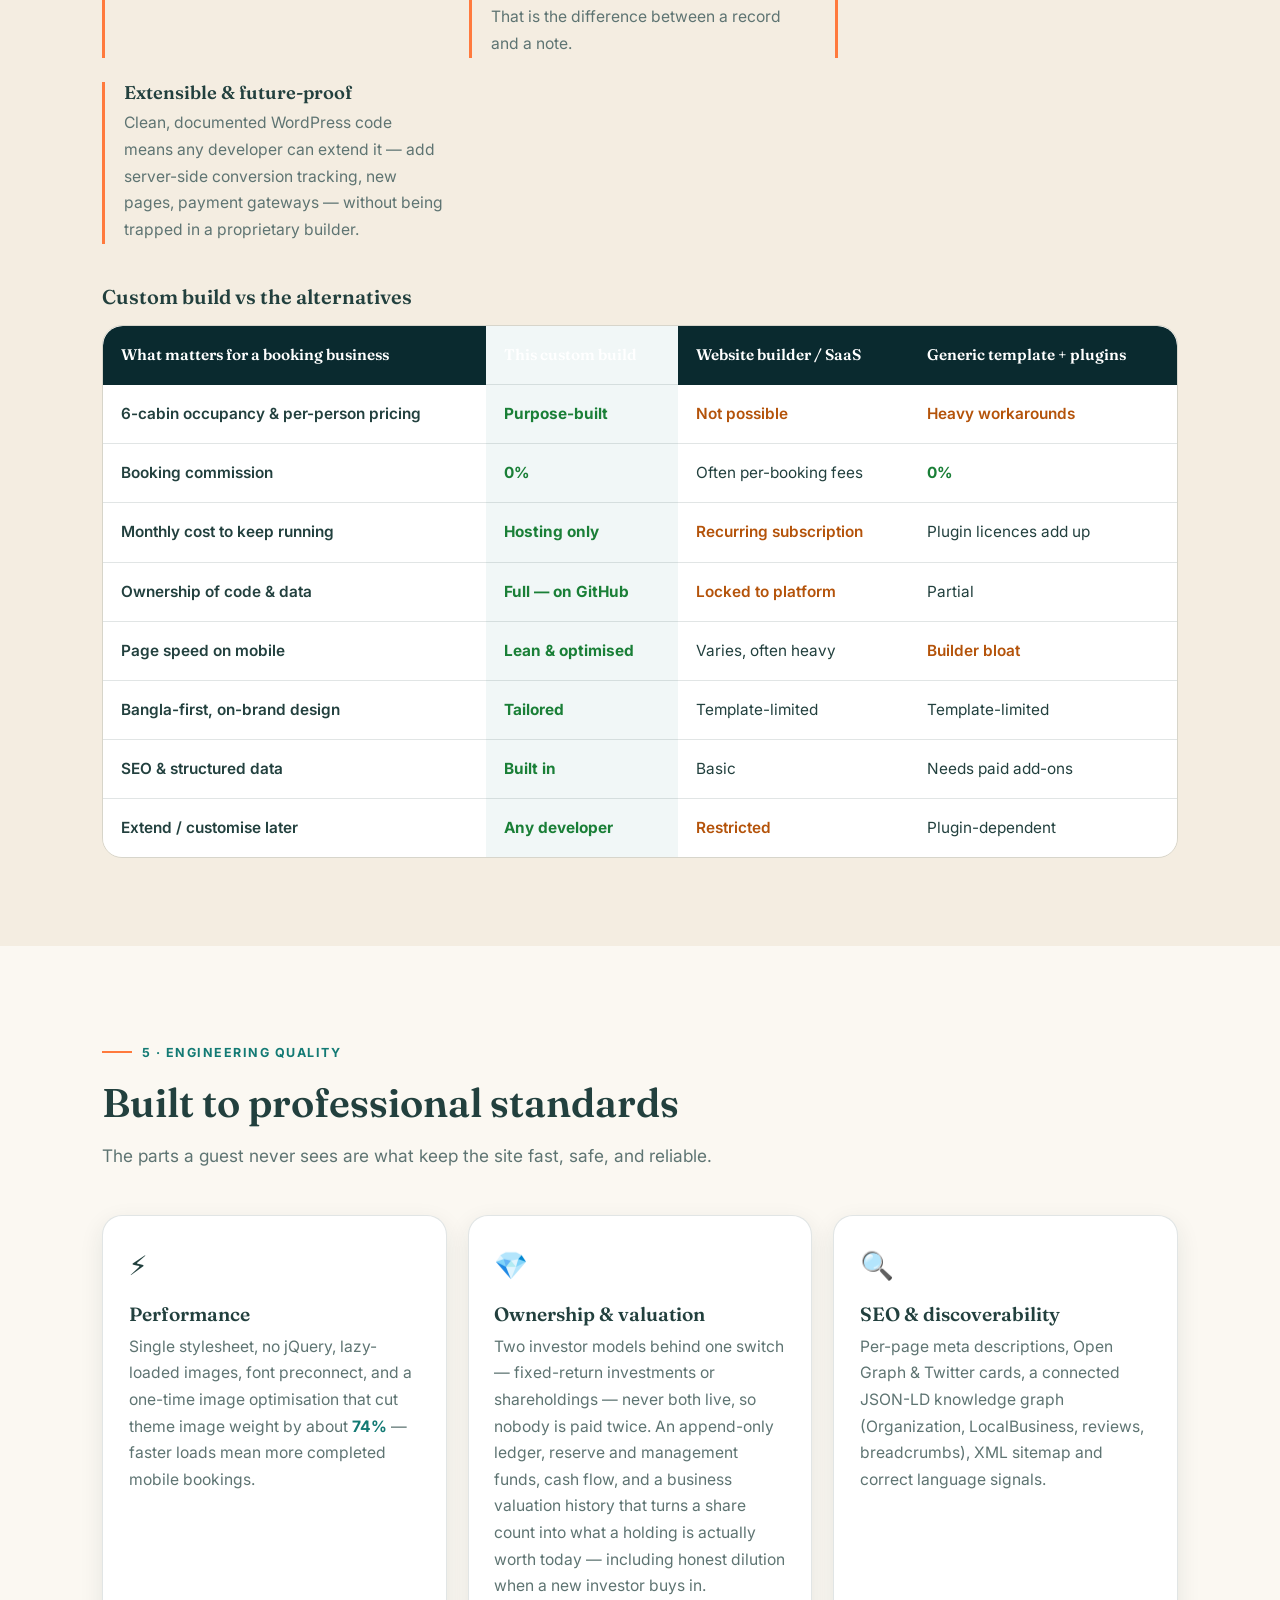
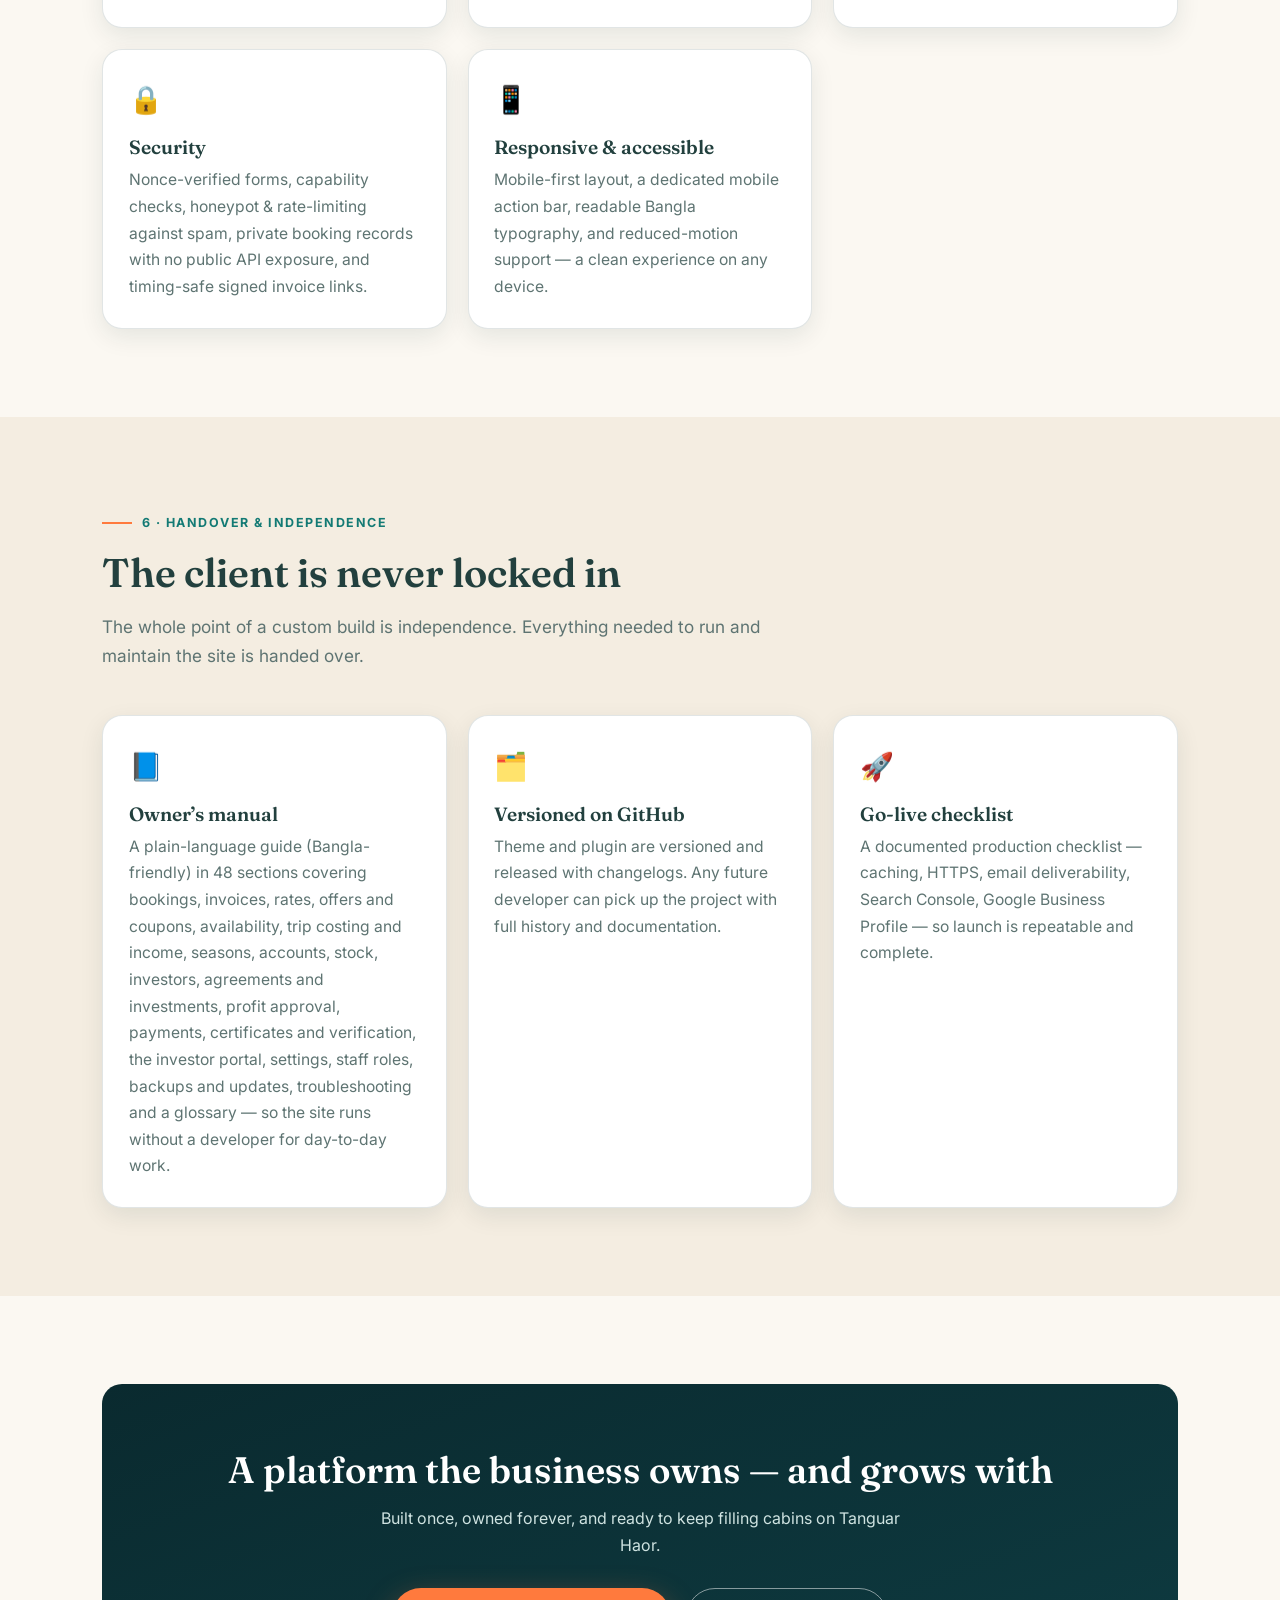
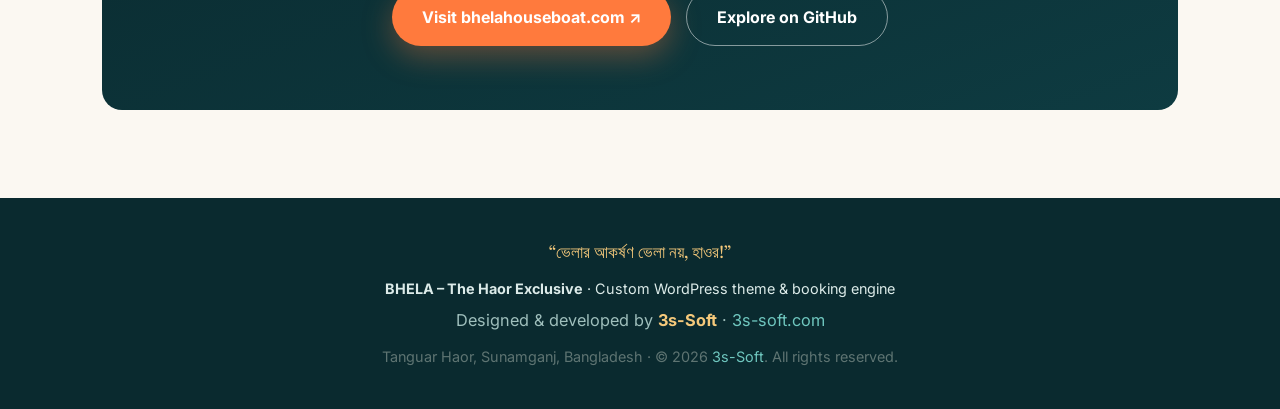
==== commit ab1125d2: "docs: the overview describes the investor side, and points at the manual" ====
--- a/index.html
+++ b/index.html
@@ -184,7 +184,7 @@
   <div class="wrap">
     <span class="eyebrow">Project Overview · Custom WordPress Platform</span>
     <h1>BHELA — <em>The Haor Exclusive</em> Booking Platform</h1>
-    <p>A purpose-built booking website <em>and</em> back-office system for a premium houseboat operating on Tanguar Haor, Sunamganj. It takes the booking, prices it, invoices it — then costs the trip, pays the crew, tracks the stock and closes the month. Not a template, not a rented SaaS: a custom theme and engine the client fully owns.</p>
+    <p>A purpose-built booking website <em>and</em> back-office system for a premium houseboat operating on Tanguar Haor, Sunamganj. It takes the booking, prices it, invoices it — then costs the trip, pays the crew, tracks the stock, closes the month and accounts to every investor for their money. Not a template, not a rented SaaS: a custom theme and engine the client fully owns.</p>
     <div class="hero__cta">
       <a class="btn btn--cta" href="manual.html">Owner’s Manual (বাংলা) →</a>
       <a class="btn btn--ghost" href="#value">See the business value ↓</a>
@@ -212,8 +212,8 @@
   <div class="wrap">
     <div class="section-head">
       <span class="eyebrow">1 · What this project is</span>
-      <h2>An online booking system built around one specific business</h2>
-      <p class="lead-lg">BHELA runs a premium houseboat with six family cabins on Tanguar Haor. The website lets guests check date availability, see live per-person pricing, and send a booking request in about two minutes — while the owner manages every booking, invoice, rate, and trip from one dashboard. It replaces phone-only and Facebook-only booking with a professional platform the owner controls end to end.</p>
+      <h2>A booking and business system built around one specific business</h2>
+      <p class="lead-lg">BHELA runs a premium houseboat with six family cabins on Tanguar Haor. The website lets guests check date availability, see live per-person pricing, and send a booking request in about two minutes — while the owner manages every booking, invoice, rate, and trip from one dashboard. Behind it sit the accounts, the stock, the payroll and the investors: agreements, money received, profit approved period by period, payments signed by two people, and certificates anyone can verify. It replaces phone-only booking and spreadsheet bookkeeping with a platform the owner controls end to end — and the <a href="manual.html">Owner’s Manual</a> explains every screen in Bangla.</p>
     </div>
     <div class="stats">
       <div class="stat"><b>2</b><span>components: custom theme + booking engine plugin</span></div>
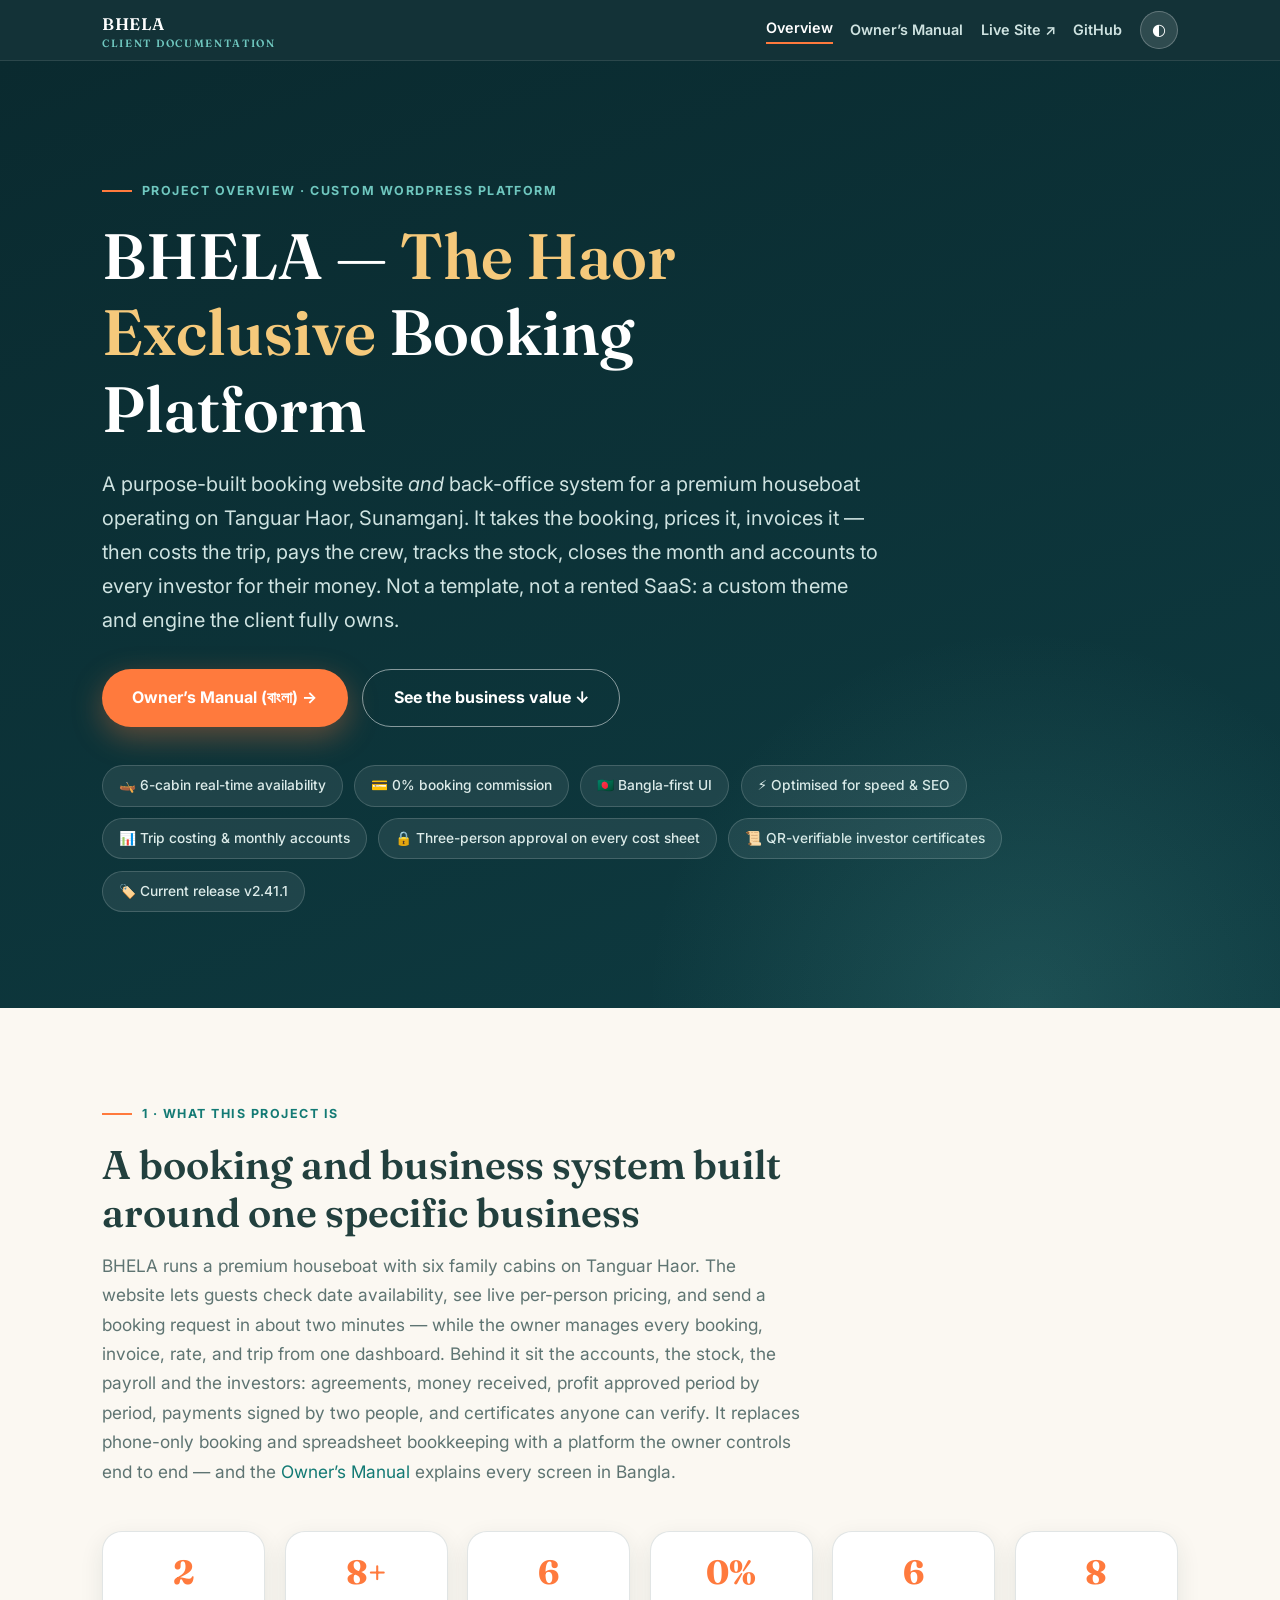
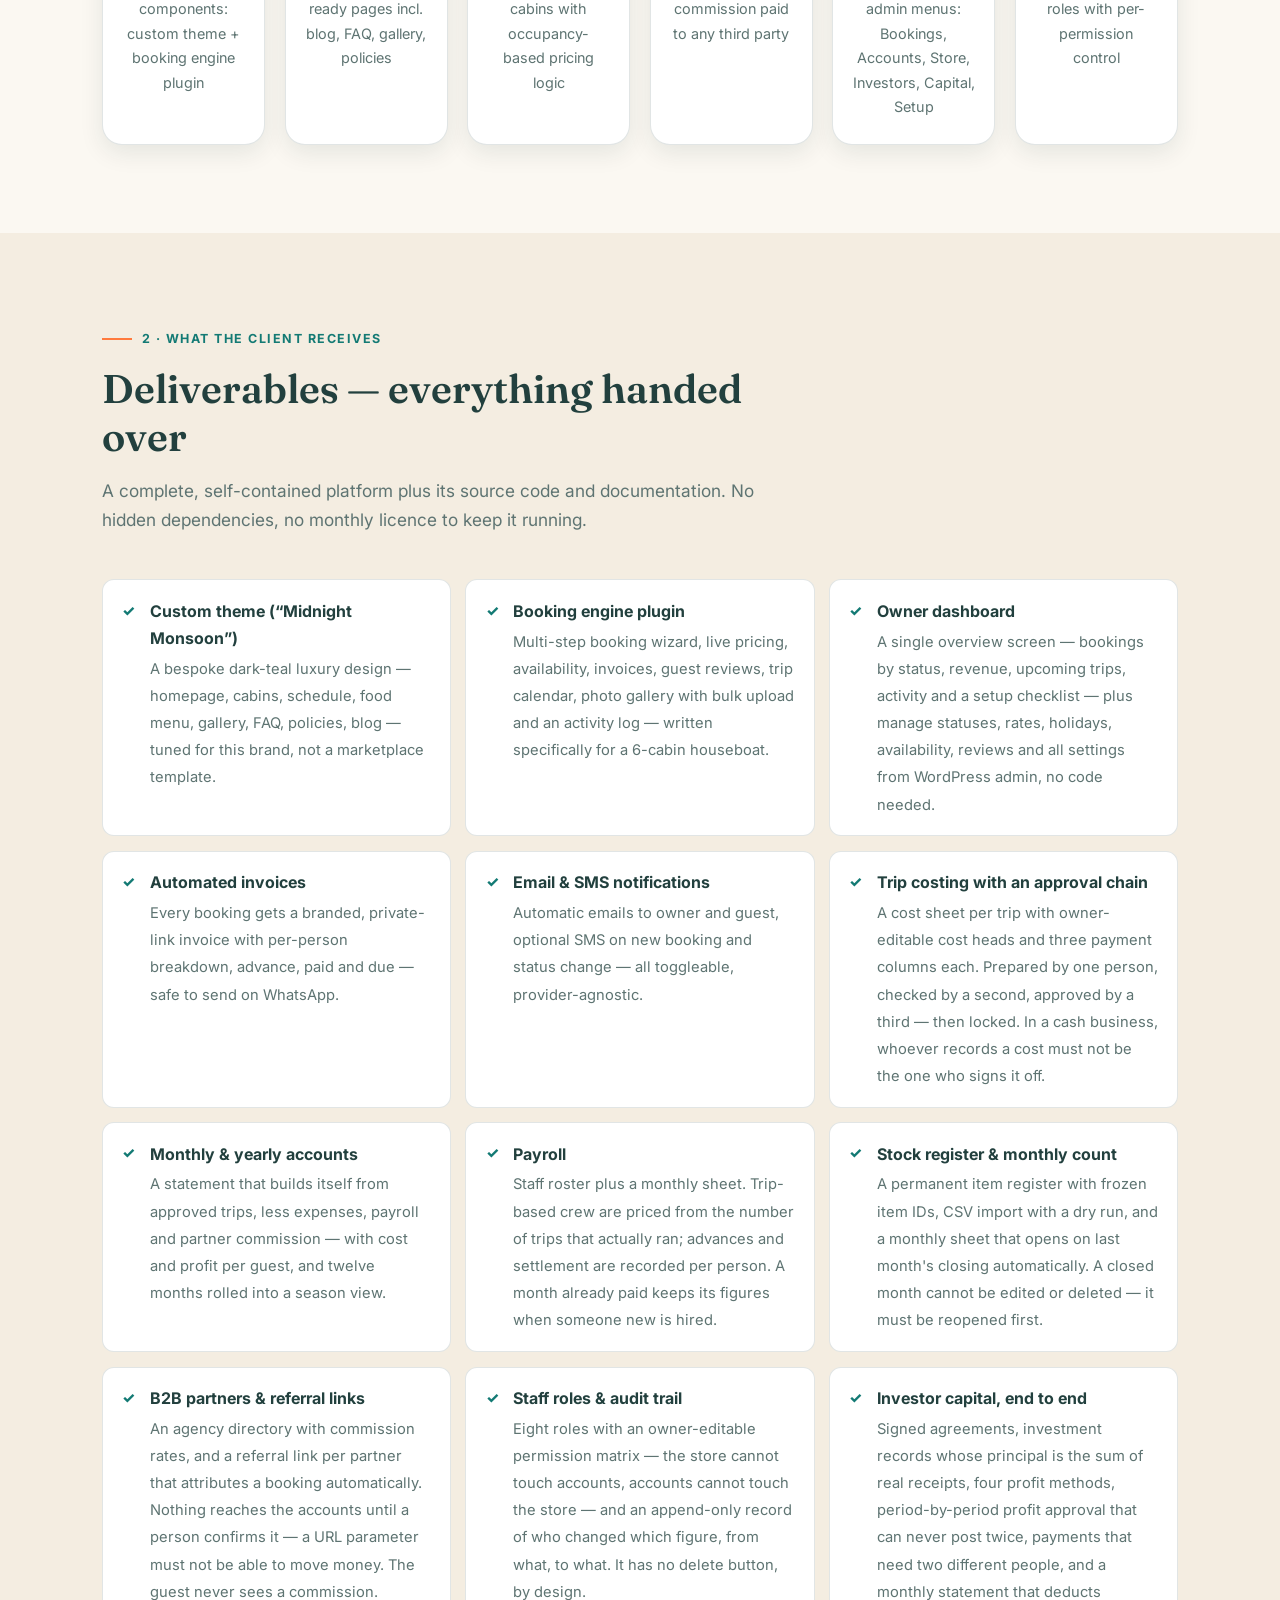
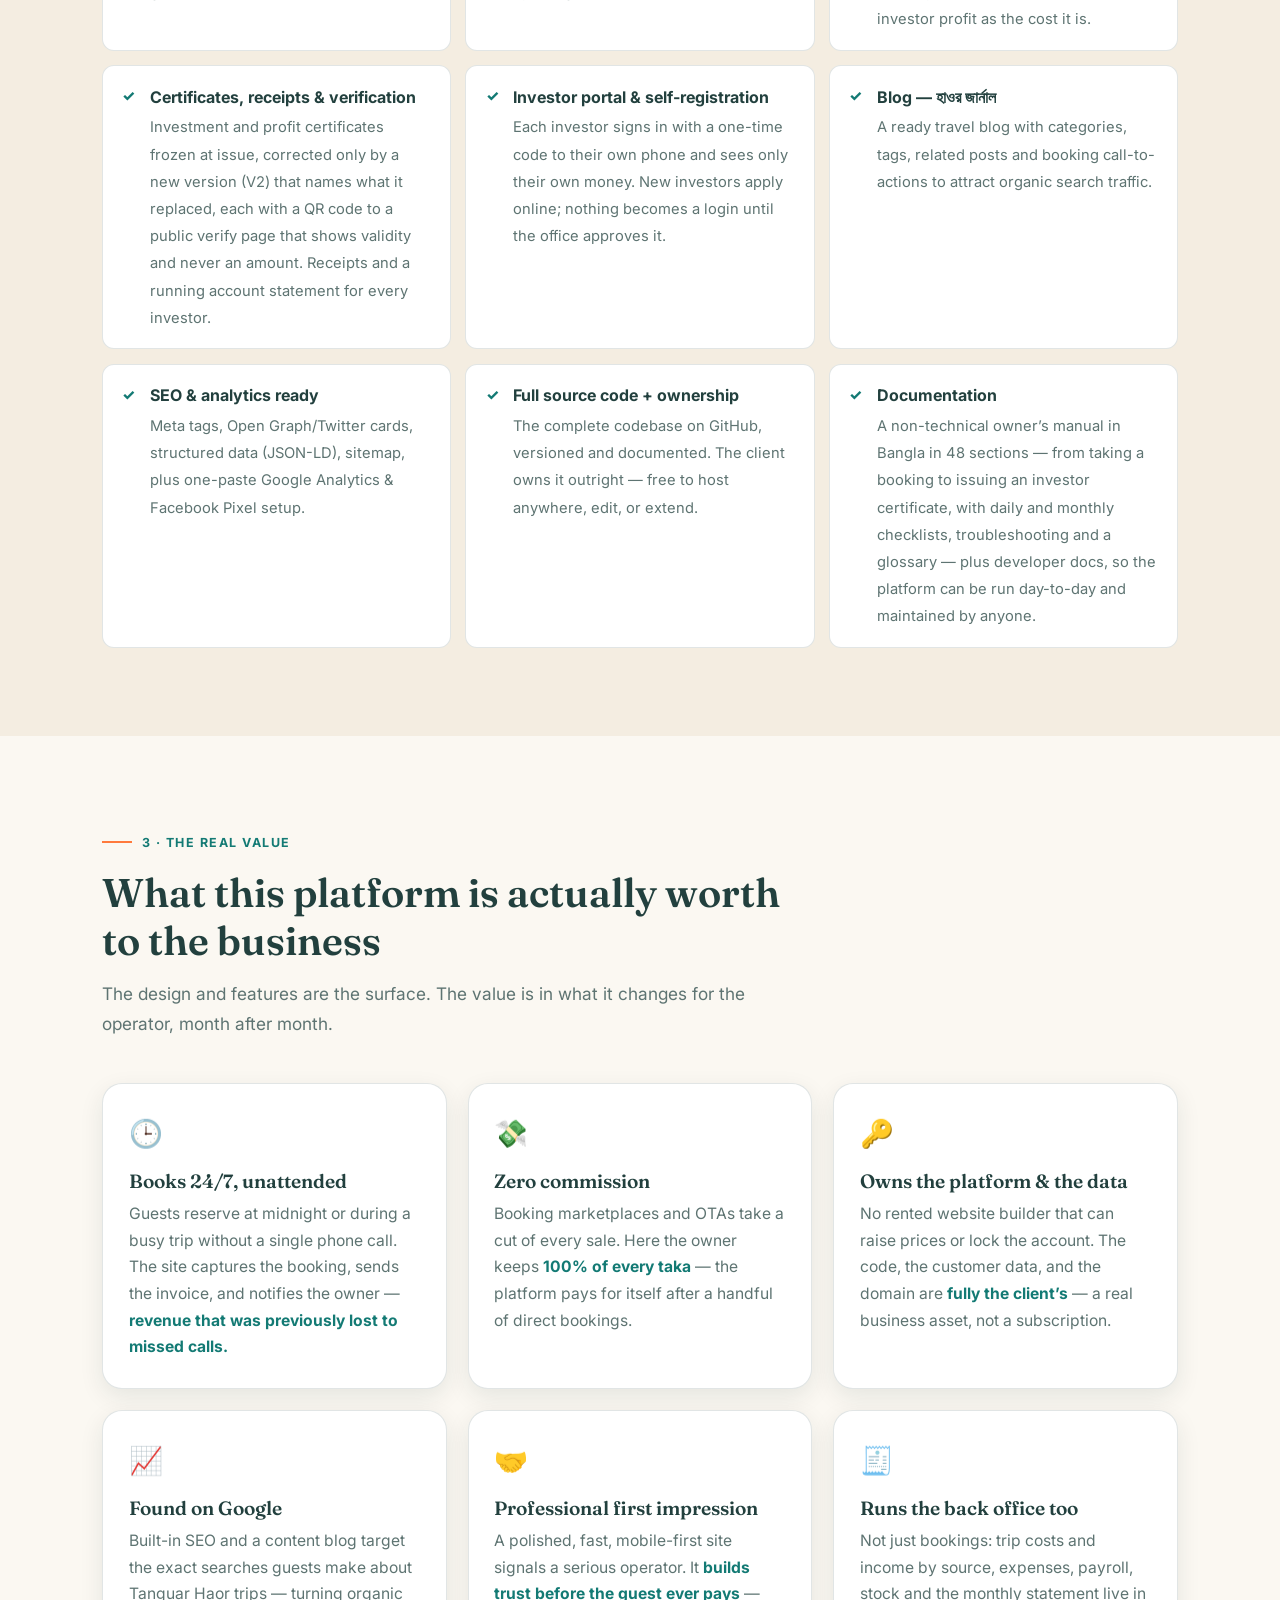
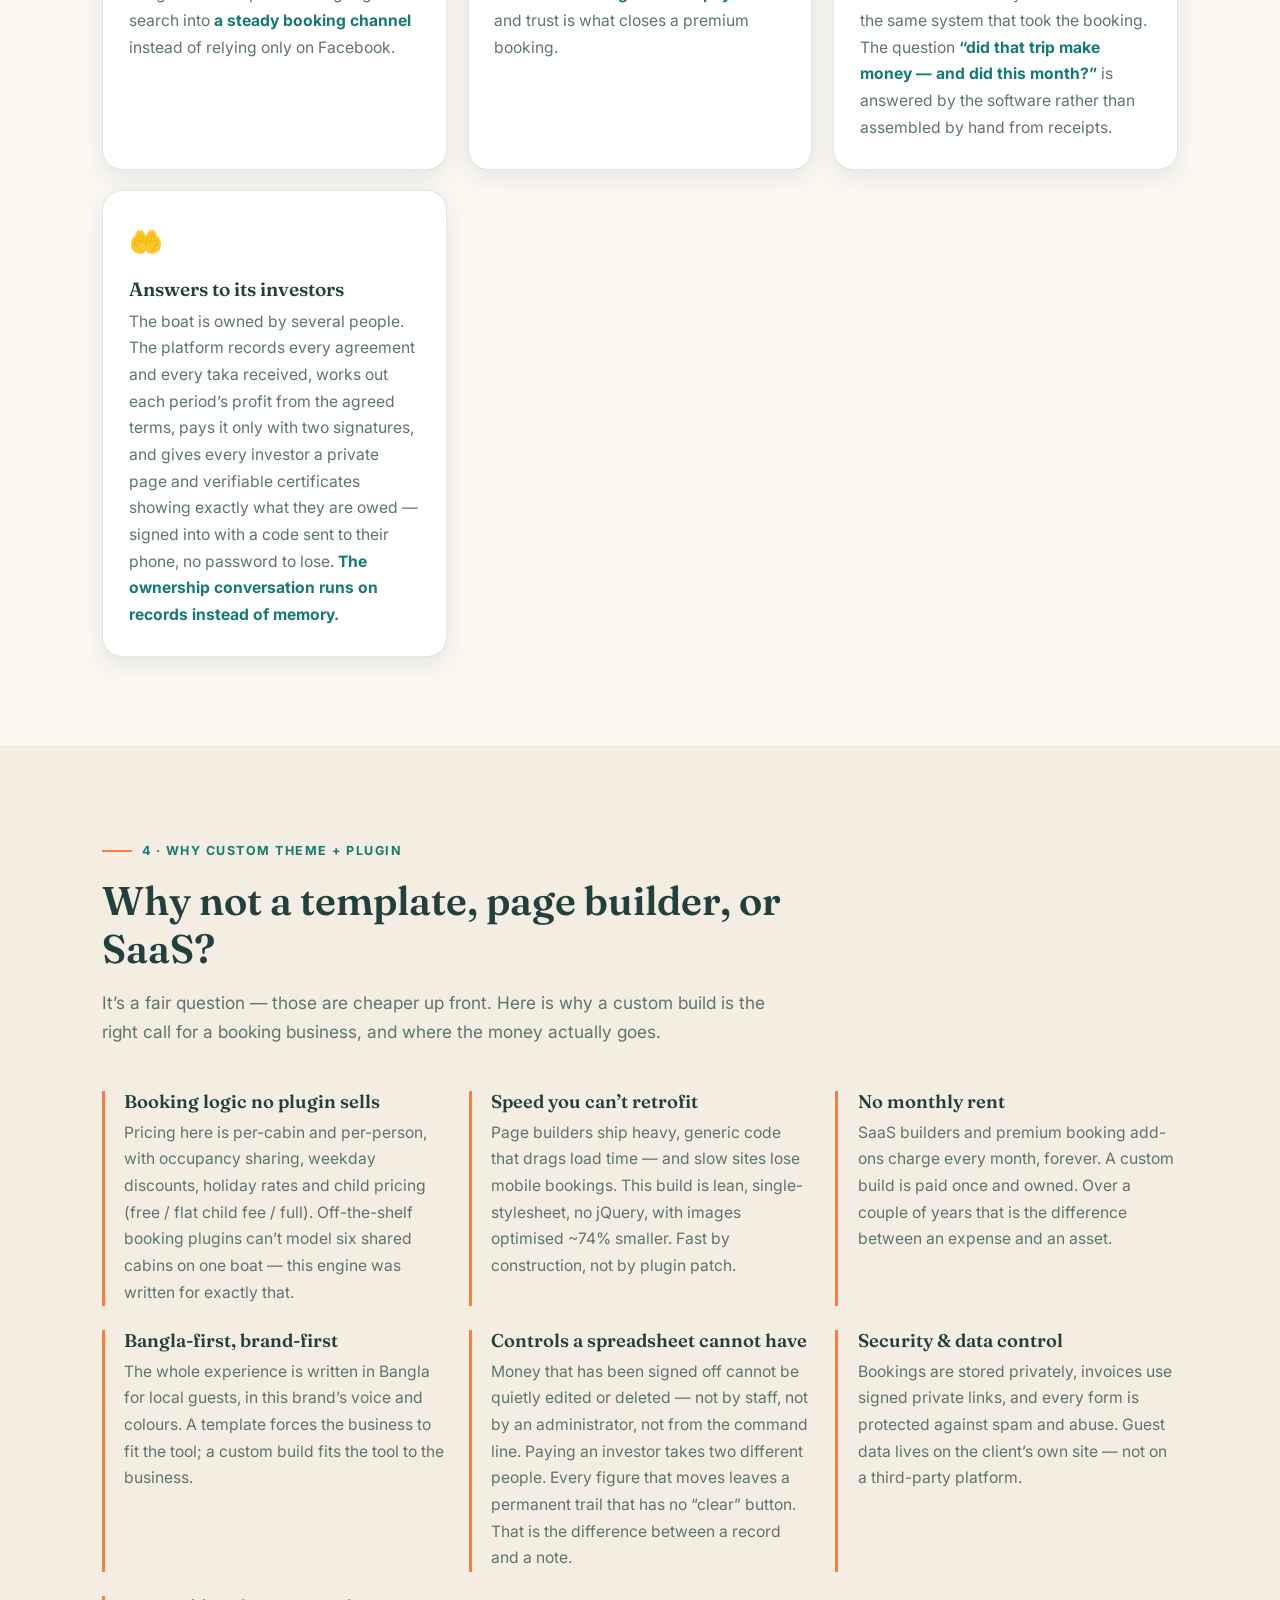
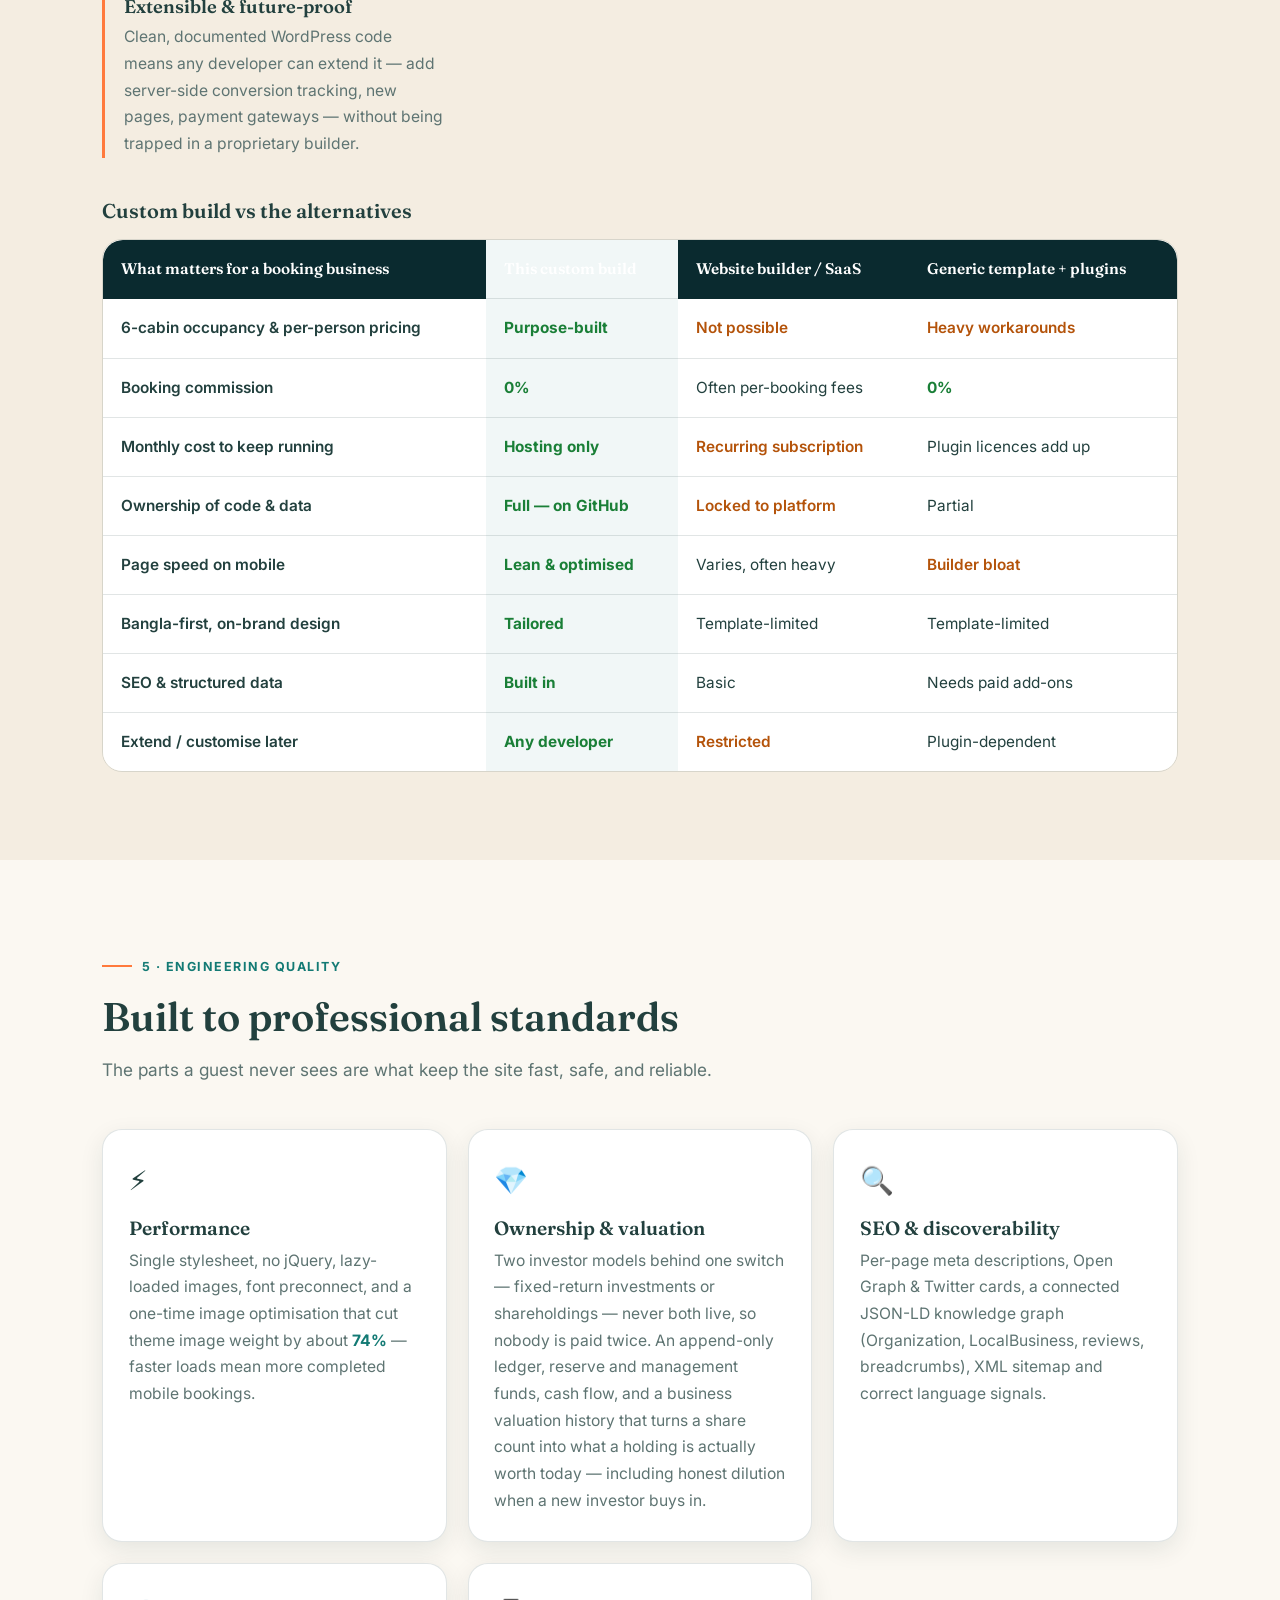
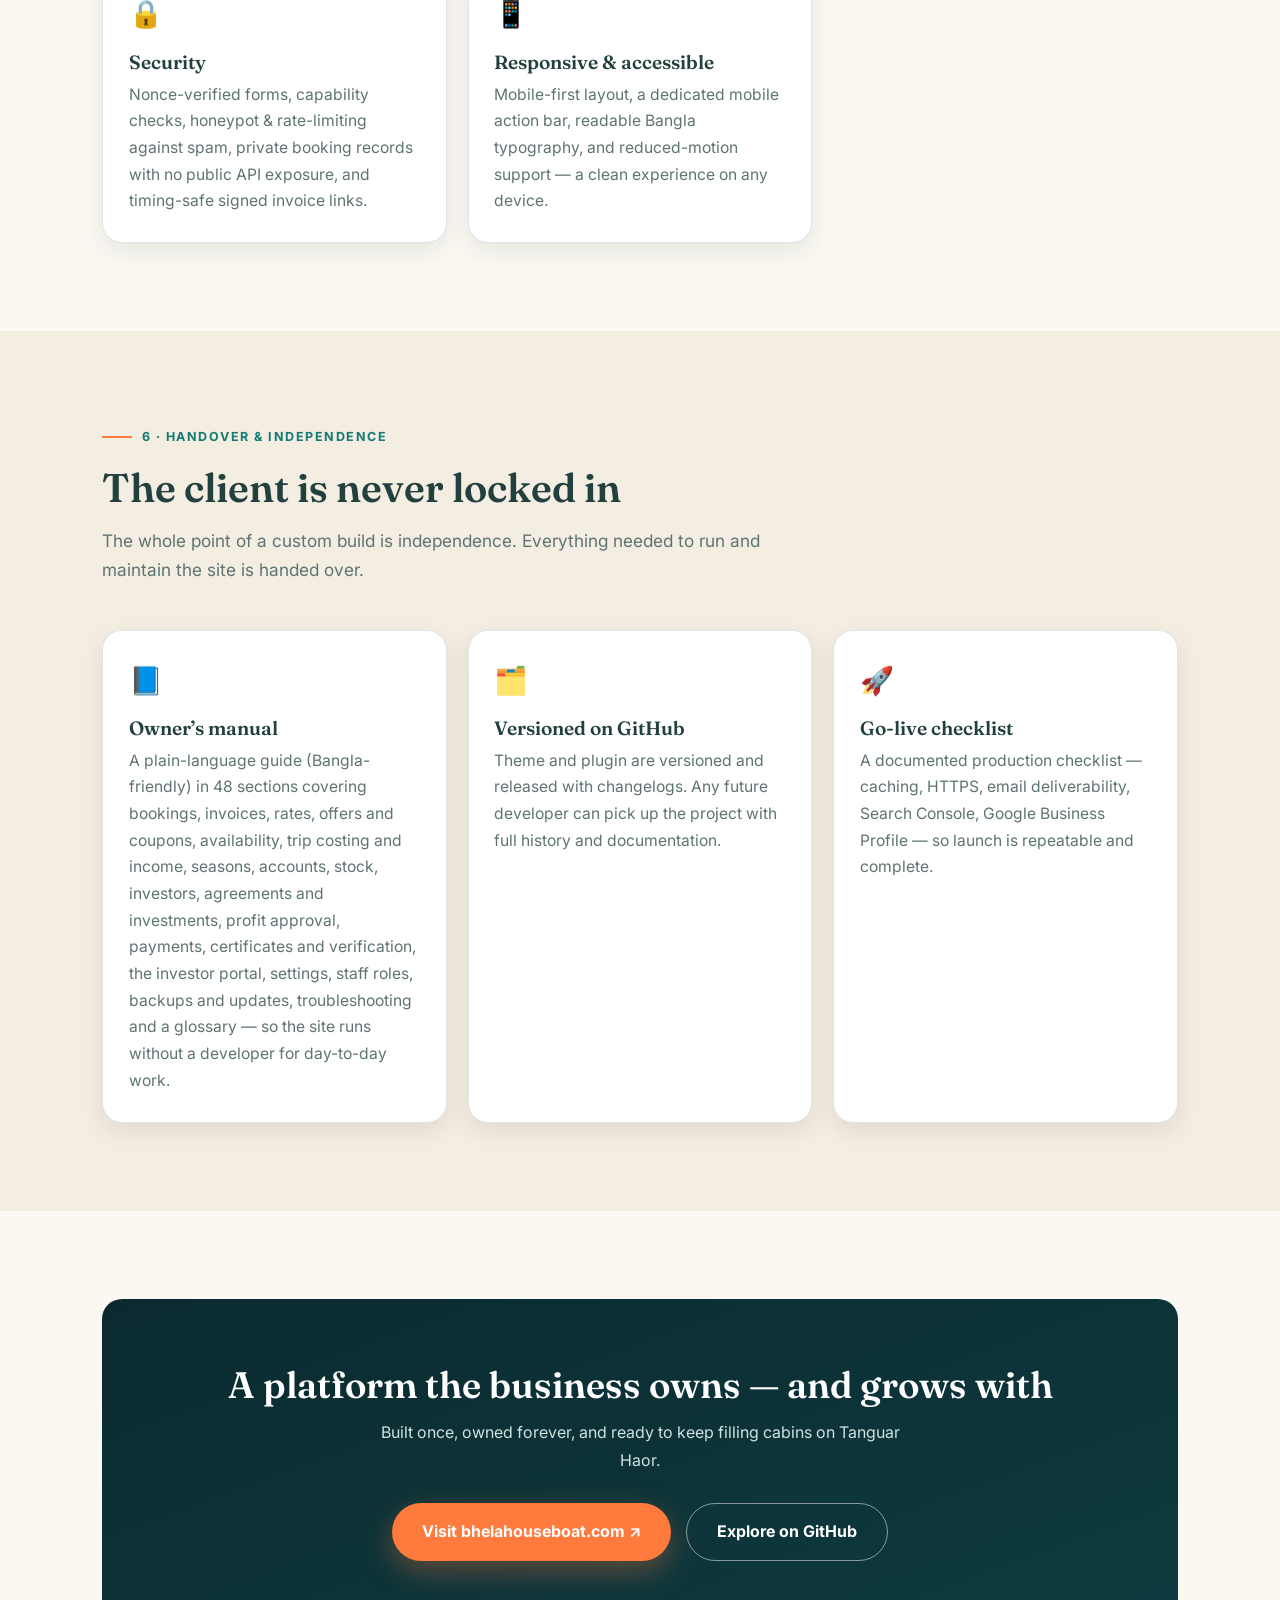
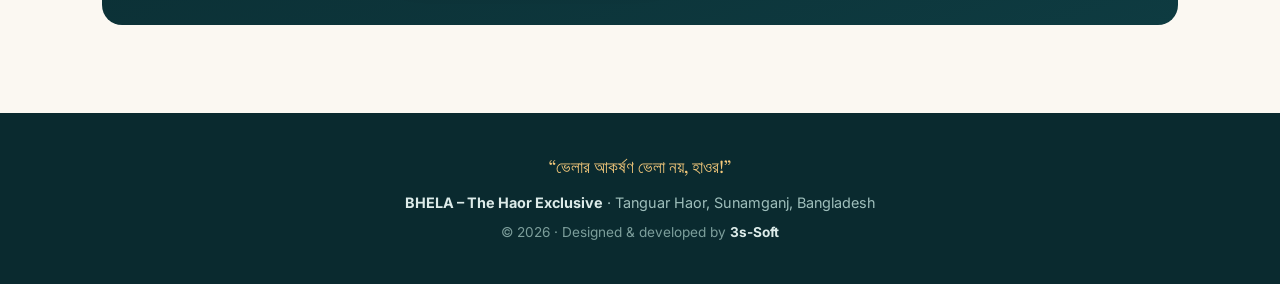
==== commit f516aed8: "docs: one credit line per page instead of three" ====
--- a/index.html
+++ b/index.html
@@ -164,6 +164,8 @@
 }
 /* the topbar's padding shorthand was zeroing .wrap's side gutter */
 .topbar__in{padding-inline:clamp(1.1rem,4vw,2rem)}
+footer strong{color:#DCEBE9}
+footer .credit{font-size:.85rem;color:#7C9E9B;margin-top:.35rem}
 </style>
 </head>
 <body>
@@ -199,11 +201,6 @@
       <span class="chip">📜 QR-verifiable investor certificates</span>
       <span class="chip">🏷️ Current release v2.41.1</span>
     </div>
-    <p style="margin-top:1.8rem;font-size:.92rem;color:#9FBFBC">
-      Designed &amp; developed by
-      <a href="https://3s-soft.com" rel="author" style="color:var(--gold);font-weight:700">3s-Soft</a>
-      · <a href="https://3s-soft.com" style="color:var(--aqua)">3s-soft.com</a>
-    </p>
   </div>
 </header>
 
@@ -367,11 +364,8 @@
 <footer>
   <div class="wrap">
     <span class="tag">“ভেলার আকর্ষণ ভেলা নয়, হাওর!”</span>
-    <p style="color:#DCEBE9;margin-bottom:.4rem"><strong>BHELA – The Haor Exclusive</strong> · Custom WordPress theme &amp; booking engine</p>
-    <p style="font-size:1.02rem;margin-bottom:.6rem">Designed &amp; developed by
-      <a href="https://3s-soft.com" rel="author" style="color:var(--gold);font-weight:700">3s-Soft</a>
-      · <a href="https://3s-soft.com">3s-soft.com</a></p>
-    <span class="muted">Tanguar Haor, Sunamganj, Bangladesh · © 2026 <a href="https://3s-soft.com">3s-Soft</a>. All rights reserved.</span>
+    <p><strong>BHELA – The Haor Exclusive</strong> · Tanguar Haor, Sunamganj, Bangladesh</p>
+    <p class="credit">© 2026 · Designed &amp; developed by <a href="https://3s-soft.com" rel="author"><strong>3s-Soft</strong></a></p>
   </div>
 </footer>
 </body>
